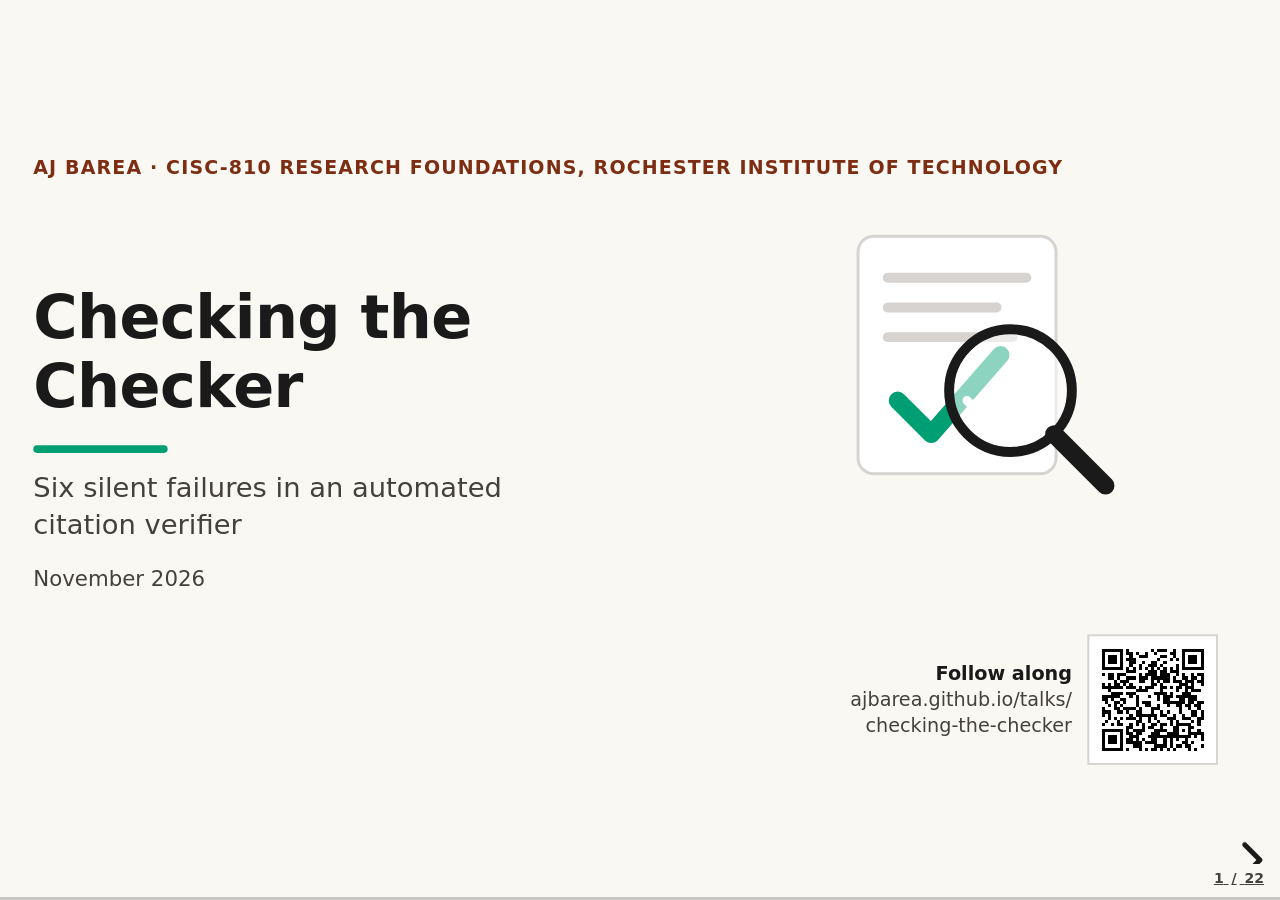
==== checking-the-checker/index.html @ 61acb5c8 "deck(checking-the-checker): scope line wording" ====
<!doctype html>
<html lang="en">
<head>
  <meta charset="utf-8">
  <meta name="viewport" content="width=device-width, initial-scale=1">
  <title>Checking the Checker</title>
  <meta name="description" content="Six silent failures in an automated citation verifier: why a checker's clean report counts only if the checker can fail and says what it skipped, and what three of five public checkers printed after checking nothing.">
  <meta property="og:title" content="Checking the Checker">
  <meta property="og:description" content="Six silent failures in an automated citation verifier: why a checker's clean report counts only if the checker can fail and says what it skipped, and what three of five public checkers printed after checking nothing.">
  <link rel="stylesheet" href="../vendor/reveal/reset.css">
  <link rel="stylesheet" href="../vendor/reveal/reveal.css">
  <link rel="stylesheet" href="../shared/deck.css">
  <link rel="stylesheet" href="../shared/motion.css">
  <link rel="stylesheet" href="../shared/tip.css">
  <link rel="stylesheet" href="deck.css">
</head>
<body>
<div class="reveal">
<div class="slides">

<section class="title-slide">
  <span class="kicker">AJ Barea · CISC-810 Research Foundations, Rochester Institute of Technology</span>
  <h1>Checking the Checker</h1>
  <p class="sub">Six silent failures in an automated citation verifier</p>
  <p class="when">November 2026</p>
  <svg class="lens-art" viewBox="0 0 320 320" role="img" aria-label="Drawing: a magnifying glass held over a green check mark finds the check mark hollow">
    <rect class="sheet" x="36" y="40" width="200" height="240" rx="16"/>
    <path class="rule" d="M66 82h140M66 112h110M66 142h126"/>
    <path class="tick" data-motion="draw" data-dur="700" d="M76 206l34 34 70-80"/>
    <g class="lens" data-motion="arrive" data-delay="800" data-dur="900">
      <circle class="glass" cx="190" cy="196" r="62"/>
      <path class="tick hollow" d="M146 206l34 34 40-46"/>
      <path class="handle" d="M234 240l52 52"/>
    </g>
  </svg>
  <!-- qr:follow -->
  <div class="qr qr-follow">
    <p class="qr-label"><b>Follow along</b><span>ajbarea.github.io/talks/<wbr>checking-the-checker</span></p>
    <svg class="qr-code" viewBox="0 0 41 41" role="img" aria-label="QR code for ajbarea.github.io/talks/checking-the-checker" shape-rendering="crispEdges"><rect width="41" height="41" fill="#fff"/><path fill="#000" d="M4 4h7v1h-7zM12 4h1v1h-1zM20 4h1v1h-1zM22 4h3v1h-3zM27 4h1v1h-1zM30 4h7v1h-7zM4 5h1v1h-1zM10 5h1v1h-1zM12 5h2v1h-2zM15 5h1v1h-1zM18 5h1v1h-1zM21 5h1v1h-1zM26 5h2v1h-2zM30 5h1v1h-1zM36 5h1v1h-1zM4 6h1v1h-1zM6 6h3v1h-3zM10 6h1v1h-1zM13 6h1v1h-1zM16 6h3v1h-3zM23 6h2v1h-2zM27 6h1v1h-1zM30 6h1v1h-1zM32 6h3v1h-3zM36 6h1v1h-1zM4 7h1v1h-1zM6 7h3v1h-3zM10 7h1v1h-1zM12 7h3v1h-3zM22 7h1v1h-1zM26 7h1v1h-1zM28 7h1v1h-1zM30 7h1v1h-1zM32 7h3v1h-3zM36 7h1v1h-1zM4 8h1v1h-1zM6 8h3v1h-3zM10 8h1v1h-1zM13 8h2v1h-2zM17 8h1v1h-1zM20 8h2v1h-2zM24 8h1v1h-1zM30 8h1v1h-1zM32 8h3v1h-3zM36 8h1v1h-1zM4 9h1v1h-1zM10 9h1v1h-1zM13 9h1v1h-1zM16 9h1v1h-1zM19 9h3v1h-3zM23 9h1v1h-1zM28 9h1v1h-1zM30 9h1v1h-1zM36 9h1v1h-1zM4 10h7v1h-7zM12 10h1v1h-1zM14 10h1v1h-1zM16 10h1v1h-1zM18 10h1v1h-1zM20 10h1v1h-1zM22 10h1v1h-1zM24 10h1v1h-1zM26 10h1v1h-1zM28 10h1v1h-1zM30 10h7v1h-7zM12 11h3v1h-3zM19 11h3v1h-3zM23 11h2v1h-2zM26 11h3v1h-3zM4 12h1v1h-1zM6 12h2v1h-2zM9 12h3v1h-3zM16 12h1v1h-1zM18 12h4v1h-4zM23 12h3v1h-3zM28 12h1v1h-1zM30 12h1v1h-1zM33 12h1v1h-1zM35 12h2v1h-2zM6 13h2v1h-2zM9 13h1v1h-1zM12 13h3v1h-3zM16 13h3v1h-3zM20 13h6v1h-6zM27 13h1v1h-1zM30 13h2v1h-2zM33 13h2v1h-2zM36 13h1v1h-1zM8 14h1v1h-1zM10 14h3v1h-3zM16 14h2v1h-2zM20 14h1v1h-1zM22 14h1v1h-1zM24 14h2v1h-2zM27 14h3v1h-3zM31 14h3v1h-3zM35 14h2v1h-2zM4 15h1v1h-1zM6 15h1v1h-1zM8 15h2v1h-2zM11 15h1v1h-1zM13 15h1v1h-1zM20 15h2v1h-2zM23 15h1v1h-1zM29 15h3v1h-3zM33 15h1v1h-1zM36 15h1v1h-1zM4 16h7v1h-7zM12 16h3v1h-3zM16 16h1v1h-1zM18 16h3v1h-3zM23 16h2v1h-2zM26 16h1v1h-1zM28 16h2v1h-2zM31 16h3v1h-3zM6 17h1v1h-1zM15 17h4v1h-4zM23 17h1v1h-1zM28 17h1v1h-1zM31 17h1v1h-1zM33 17h3v1h-3zM7 18h4v1h-4zM12 18h3v1h-3zM21 18h4v1h-4zM26 18h1v1h-1zM30 18h3v1h-3zM4 19h6v1h-6zM13 19h1v1h-1zM15 19h1v1h-1zM19 19h1v1h-1zM22 19h1v1h-1zM24 19h3v1h-3zM28 19h7v1h-7zM4 20h2v1h-2zM7 20h1v1h-1zM10 20h2v1h-2zM15 20h1v1h-1zM22 20h1v1h-1zM24 20h2v1h-2zM29 20h2v1h-2zM32 20h3v1h-3zM5 21h1v1h-1zM8 21h2v1h-2zM11 21h1v1h-1zM15 21h1v1h-1zM17 21h3v1h-3zM24 21h7v1h-7zM32 21h2v1h-2zM35 21h2v1h-2zM6 22h1v1h-1zM8 22h1v1h-1zM10 22h1v1h-1zM15 22h1v1h-1zM18 22h2v1h-2zM22 22h1v1h-1zM25 22h1v1h-1zM28 22h2v1h-2zM31 22h2v1h-2zM34 22h2v1h-2zM4 23h1v1h-1zM8 23h2v1h-2zM11 23h4v1h-4zM16 23h1v1h-1zM20 23h3v1h-3zM29 23h1v1h-1zM32 23h1v1h-1zM35 23h1v1h-1zM4 24h3v1h-3zM9 24h2v1h-2zM12 24h1v1h-1zM15 24h2v1h-2zM20 24h1v1h-1zM23 24h1v1h-1zM25 24h1v1h-1zM29 24h1v1h-1zM33 24h2v1h-2zM36 24h1v1h-1zM4 25h1v1h-1zM6 25h1v1h-1zM13 25h1v1h-1zM15 25h7v1h-7zM23 25h2v1h-2zM27 25h1v1h-1zM30 25h1v1h-1zM33 25h2v1h-2zM36 25h1v1h-1zM6 26h1v1h-1zM8 26h1v1h-1zM10 26h1v1h-1zM12 26h3v1h-3zM16 26h1v1h-1zM19 26h1v1h-1zM21 26h1v1h-1zM25 26h3v1h-3zM30 26h3v1h-3zM35 26h2v1h-2zM5 27h1v1h-1zM9 27h1v1h-1zM15 27h2v1h-2zM19 27h1v1h-1zM22 27h1v1h-1zM26 27h1v1h-1zM28 27h1v1h-1zM33 27h1v1h-1zM35 27h1v1h-1zM4 28h1v1h-1zM7 28h1v1h-1zM9 28h2v1h-2zM13 28h1v1h-1zM15 28h1v1h-1zM17 28h1v1h-1zM20 28h2v1h-2zM23 28h2v1h-2zM26 28h1v1h-1zM28 28h5v1h-5zM35 28h1v1h-1zM12 29h2v1h-2zM17 29h1v1h-1zM19 29h2v1h-2zM23 29h1v1h-1zM27 29h2v1h-2zM32 29h2v1h-2zM4 30h7v1h-7zM12 30h1v1h-1zM14 30h4v1h-4zM21 30h4v1h-4zM27 30h2v1h-2zM30 30h1v1h-1zM32 30h1v1h-1zM35 30h1v1h-1zM4 31h1v1h-1zM10 31h1v1h-1zM12 31h2v1h-2zM15 31h2v1h-2zM20 31h3v1h-3zM25 31h4v1h-4zM32 31h5v1h-5zM4 32h1v1h-1zM6 32h3v1h-3zM10 32h1v1h-1zM13 32h3v1h-3zM19 32h14v1h-14zM34 32h1v1h-1zM36 32h1v1h-1zM4 33h1v1h-1zM6 33h3v1h-3zM10 33h1v1h-1zM12 33h2v1h-2zM15 33h1v1h-1zM17 33h1v1h-1zM20 33h2v1h-2zM24 33h1v1h-1zM26 33h1v1h-1zM28 33h1v1h-1zM31 33h1v1h-1zM36 33h1v1h-1zM4 34h1v1h-1zM6 34h3v1h-3zM10 34h1v1h-1zM12 34h5v1h-5zM18 34h4v1h-4zM24 34h1v1h-1zM26 34h1v1h-1zM30 34h2v1h-2zM33 34h1v1h-1zM4 35h1v1h-1zM10 35h1v1h-1zM14 35h3v1h-3zM21 35h4v1h-4zM26 35h1v1h-1zM28 35h2v1h-2zM31 35h2v1h-2zM36 35h1v1h-1zM4 36h7v1h-7zM12 36h1v1h-1zM16 36h1v1h-1zM18 36h1v1h-1zM20 36h2v1h-2zM23 36h1v1h-1zM25 36h1v1h-1zM27 36h1v1h-1zM32 36h1v1h-1zM34 36h1v1h-1z"/></svg>
  </div>
  <!-- /qr -->
  <aside class="notes">Hi, I'm AJ, a first-year PhD student here. This talk is about a tool I wrote to check my papers' references, and the six times it failed without telling me. If a term isn't clear, stop me. Let me start with what a different tool printed.</aside>
</section>

<section data-contribution data-chapter="1 · The point">
  <span class="kicker">1 · The point</span>
  <h2>A clean report counts only if the checker can fail and says what it skipped</h2>
  <div class="point">
    <figure class="term-fig">
      <div class="term" role="img" aria-label="An excerpt of real terminal output from the HalRef citation checker, given an unreadable PDF: No references extracted from /in/trunc.pdf, then All references verified OK.">
        <p class="cmd">$ halref check /in/trunc.pdf</p>
        <p class="gap" aria-hidden="true">…</p>
        <p class="nothing" data-value="checkers.halrefNothing.0"></p>
        <p class="gap" aria-hidden="true">…</p>
        <p class="ok fragment" data-fragment-index="0" data-motion="pop" data-value="checkers.halrefNothing.1"></p>
      </div>
      <figcaption><span class="tag-read">Checked: nothing</span><span class="tag-said fragment" data-fragment-index="0">Said: all OK</span></figcaption>
    </figure>
    <div class="claim fragment" data-fragment-index="1">
      <p><b>What I did:</b> traced six silent failures in my own citation checker, sorted them into three groups with a guard for each, and tested two guards on five public checkers.</p>
      <p><b>Why you should care:</b> your tests, CI and linters say "all clear" too. If a tool can't fail, "all clear" tells you nothing.</p>
    </div>
  </div>
  <p class="footnote">Real output, excerpt, command shortened: HalRef v0.1.0, given my paper's PDF cut to its first 2,000 bytes, October 2026.</p>
  <aside class="notes">This is what a public citation checker printed for a PDF cut to its first 2,000 bytes. One line says it found nothing, and a later line says everything passed anyway. That's my one point today. A clean report counts only if the checker can fail, and tells you what it skipped. Here's what I did. In four weeks of use, I found six times my own checker had failed silently. I sorted those failures into three groups, found a guard for each, and tested two of the guards on five public checkers. Here's why you should care. Think of the last green check you saw in your CI. How do you know it ran? If a tool can't fail, all clear tells you nothing. So why citation checkers?</aside>
</section>

<section data-chapter="2 · Why it matters">
  <span class="kicker">2 · Why it matters</span>
  <h2>AI models still invent references, and a top conference now checks them with software</h2>
  <div class="panels">
    <figure class="panel">
      <figcaption><b>Models invent them</b> Invalid citations, per model, across <span data-value="field.models"></span> recent models</figcaption>
      <div class="axis-bar"><span class="range" data-range="field.modelLow field.modelHigh" data-scale="100" data-motion="growx"></span></div>
      <p class="ends"><span><b data-value="field.modelLow"></b>%</span><span><b data-value="field.modelHigh"></b>%</span></p>
      <p class="scale-note">on a scale of 0 to 100%</p>
    </figure>
    <figure class="panel">
      <figcaption><b>Papers keep them</b> Accepted papers with an invalid citation, <span data-value="field.venues"></span> AI and security venues</figcaption>
      <div class="hbar"><span class="yr">2020 to 2024</span><span class="track"><span class="fill" data-bar="field.papersBefore" data-scale="2" data-motion="growx"></span></span><b><span data-value="field.papersBefore"></span>%</b></div>
      <div class="hbar now"><span class="yr">2025</span><span class="track"><span class="fill" data-bar="field.papersAfter" data-scale="2" data-motion="growx" data-delay="200"></span></span><b><span data-value="field.papersAfter"></span>%</b></div>
      <p class="scale-note">bars on a scale of 0 to 2%</p>
    </figure>
    <figure class="panel accent">
      <figcaption><b>Software checks them</b> ACL 2026, a top language-processing conference</figcaption>
      <p class="big"><span data-value="field.aclFlagged"></span></p>
      <p>accepted papers flagged by an automated checker for citing work that does not exist; the chairs confirmed each flag by hand</p>
    </figure>
  </div>
  <p class="lead fragment">So the trust moves to the checker.</p>
  <p class="footnote">Sources: Xu et al., GhostCite, 2026 (first two panels); ACL 2026 program chairs' statement.</p>
  <aside class="notes">Language models still invent references. Across thirteen recent models, between 14 and 95 percent of the citations they were asked for were invalid. Some reach print: at eight AI and security venues, the share of accepted papers with an invalid citation went from under one percent to 1.61 percent in 2025. One top conference turned to software: ACL 2026 ran an automated checker, and it flagged over a hundred accepted papers, confirmed by hand, that cited work that doesn't exist. So the trust moves to the checker, and I looked hard at my own.</aside>
</section>

<section data-chapter="3 · My checker">
  <span class="kicker">3 · My checker</span>
  <h2>Six silent failures in my own checks; one let a broken paper pass for <span data-value="case1.days"></span> days</h2>
  <p class="context">My checker, dokimasia, checks one bibliography of <span data-value="checker.entries"></span> entries that <span data-value="checker.papers"></span> of my papers share.</p>
  <figure class="cases-fig">
    <div class="bars" data-bars="cases"></div>
    <figcaption class="legend"><span class="g-norun">Did not run</span><span class="g-input">Wrong inputs</span><span class="g-report">Misreported</span></figcaption>
  </figure>
  <p class="footnote">Bar: days from the commit that let a run go wrong to its fix (case 3: how long the flawed score existed), from the repository history.</p>
  <aside class="notes">My checker is called dokimasia. It checks one bibliography of 103 entries that seven of my papers share. Each bar is one silent failure, and its length is how long it lasted. The worst was the first. One paper looked for its bibliography in the wrong folder. All <span data-value="case1.citations"></span> of its citations came out as question marks, and its reference list was empty. But the build said success, because the build script ignored the error. That lasted 71 days, and my checks only existed for the last 25 of them. Every time, the output looked valid. This is one tool, studied by the person who built it, so it shows these failures happen, not how often; later I find the same groups in five other tools. Lined up, my six fell into three groups.</aside>
</section>

<section data-chapter="3 · My checker">
  <span class="kicker">3 · My checker</span>
  <h2>The six failures fall into three groups, and each group needs its own guard</h2>
  <div class="stages">
    <div class="stage g-norun">
      <p class="gname" data-value="groups.norun.name"></p>
      <p class="sname" data-value="groups.norun.stage"></p>
      <p class="scases fragment" data-fragment-index="1">Cases <span data-value="groups.norun.cases"></span>: the broken paper was never checked</p>
      <p class="guard fragment" data-fragment-index="2"><span class="glabel">Guard</span><span data-value="groups.norun.guard"></span></p>
    </div>
    <span class="arrow" aria-hidden="true">→</span>
    <div class="stage g-input">
      <p class="gname" data-value="groups.input.name"></p>
      <p class="sname" data-value="groups.input.stage"></p>
      <p class="scases fragment" data-fragment-index="1">Cases <span data-value="groups.input.cases"></span>: the check read the wrong thing</p>
      <p class="guard fragment" data-fragment-index="2"><span class="glabel">Guard</span><span data-value="groups.input.guard"></span></p>
    </div>
    <span class="arrow" aria-hidden="true">→</span>
    <div class="stage g-report">
      <p class="gname" data-value="groups.report.name"></p>
      <p class="sname" data-value="groups.report.stage"></p>
      <p class="scases fragment" data-fragment-index="1">Case <span data-value="groups.report.cases"></span>: a refused lookup was reported as a missing entry</p>
      <p class="guard fragment" data-fragment-index="2"><span class="glabel">Guard</span><span data-value="groups.report.guard"></span></p>
    </div>
  </div>
  <p class="reach fragment" data-fragment-index="3"><span class="reach-no">A test of a check runs the check, so it can never see a check that didn't run.</span><span class="reach-yes">A test can catch wrong inputs and misreported results.</span></p>
  <p class="footnote">A case sits at the first step whose output was wrong.</p>
  <aside class="notes">Every check does three things: it chooses what to check, it reads the inputs, and it reports a result. Each group is a failure at one of those steps. First, did not run. In cases 1 and 2, the check never looked at the broken paper, so it had nothing to complain about. Second, wrong inputs. In cases 3, 4 and 5, the check ran but read the wrong thing, like reading only one of the two dates a publisher database keeps for the same article. Third, misreported. In case 6, arXiv, the big preprint server, refused requests sent too fast, and my code reported each refusal as a missing entry. Each group gets its own guard. For did not run, the checker works out what to check by itself, and names what it skipped. For wrong inputs, break the check on purpose and make sure it fails. For misreported, report no answer apart from not found. A test can only reach the last two: a test of a check runs the check, so it never sees a check that didn't run.</aside>
</section>

<section data-chapter="3 · My checker">
  <span class="kicker">3 · My checker</span>
  <h2>Today's tests caught <span data-value="rebreak.caught"></span> of <span data-value="rebreak.total"></span> small changes that break my six fixes again</h2>
  <figure class="rebreak-fig">
    <p class="ylabel">Tests that failed for each change, of the checker's <span data-value="rebreak.tests"></span> plus the build runner's for case 1</p>
    <div class="rebreak" data-columns="rebreak.mutations"></div>
    <p class="after fragment">Both misses now have tests.</p>
  </figure>
  <p class="footnote">One change at a time, at techne commit dae4ca4. Paper term: fault injection.</p>
  <aside class="notes">To test the guards today, I wrote eleven small changes that each break one of my six fixes again, and ran the tests after each. For cases 1 and 2, a change breaks the guard that replaced the old defect, like the build gate or the code that works out what to check; the old defects were outside the tool, so a test of the tool can't reach them. Each column is one change, and its height is how many tests failed. Nine of the eleven were caught. Two got through. One let the check pass a paper whose compiled bibliography was empty. The other removed the line that says a server was refusing requests. Both have tests now. So I asked whether other checkers have the same gaps.</aside>
</section>

<section data-chapter="4 · Other checkers">
  <span class="kicker">4 · Other checkers</span>
  <h2>Three of five public checkers printed a clean result after checking nothing</h2>
  <table class="matrix" data-matrix="checkers.tools" data-clean="checkers.cleanAfterNothing" data-all="checkers.allNotFound" data-count="checkers.toolCount">
    <thead><tr><th scope="col">Tool</th><th scope="col" class="g-norun" data-short="Unreadable PDF"><span class="hg">Did not run</span>Unreadable PDF</th><th scope="col" class="g-norun" data-short="No references"><span class="hg">Did not run</span>No reference section</th><th scope="col" class="g-report fragment" data-fragment-index="1" data-short="Network cut"><span class="hg">Misreported</span>Network cut, 10 real references</th></tr></thead>
  </table>
  <p class="key"><span class="k-bad"><span class="mark" aria-hidden="true">✕</span>clean verdict, or "not found" for a lookup that failed</span><span class="k-good"><span class="mark" aria-hidden="true">✓</span>said so</span><span class="k-warn"><span class="mark" aria-hidden="true">!</span>warned, then went on</span><span class="k-mixed"><span class="mark" aria-hidden="true">~</span>mixed</span><span class="k-none"><span class="mark" aria-hidden="true">–</span>does not apply</span></p>
  <p class="footnote">The five tools a 2026 comparison study tested, each at its cited version, run once per input with no API keys, October 2026.</p>
  <aside class="notes">These are the five tools a 2026 study compared. I gave each one two kinds of nothing to check: a PDF it couldn't read, and a PDF with no reference section. A tool passes if it says it checked nothing. A red cross means it printed a clean verdict anyway. Three of the five did: all clear, all references verified OK, all verified successfully. Then I cut the network while each tool checked ten real references. Two of them reported all ten as not found. The other two called them inconclusive or unverified, but some lines still said not found or non-existent. In their public code and issues, each of my three groups turns up in at least two of these five tools. Let me sum up.</aside>
</section>

<section data-chapter="5 · Conclusion">
  <span class="kicker">5 · Conclusion</span>
  <h2>A checker's all-clear counts only if it can fail and names what it skipped</h2>
  <div class="recap" data-motion="stagger" data-child="rise" data-step="150">
    <div class="tile"><p class="num">6 in 3</p><p>silent failures in my checker, in three groups, each with its own guard</p></div>
    <div class="tile"><p class="num"><span data-value="rebreak.caught"></span> of <span data-value="rebreak.total"></span></p><p>re-breaks of my six fixes caught by today's tests</p></div>
    <div class="tile"><p class="num"><span data-value="checkers.cleanAfterNothing"></span> of <span data-value="checkers.toolCount"></span></p><p>public checkers printed a clean result after checking nothing</p></div>
  </div>
  <div class="open">
    <p class="open-h">Open problems</p>
    <ul>
      <li>How often these failures occur: these cases show only that they do</li>
      <li>Whether the guards find new defects, or find them earlier than other practices</li>
    </ul>
  </div>
  <aside class="notes">A checker's all-clear counts only if it can fail and names what it skipped. My own checker failed silently six times, in three groups, each with its own guard: work out what to check, break each check on purpose, and keep no answer apart from not found. When I broke my fixes again, today's tests caught nine of eleven. That shows the tests hold, not that the guards find new bugs. And three of five public checkers printed a clean result after checking nothing. Two problems stay open. These cases show the failures happen, not how often. And I haven't tested whether the guards find new defects, or find them sooner than another practice would. That's my talk.</aside>
</section>

<section class="closing">
  <div class="close-text">
  <h2>Thank you</h2>
  <p class="asks">I'm glad to take questions.</p>
  <p class="muted">AJ Barea · PhD student, Rochester Institute of Technology</p>
  <p class="muted">ajb6289@rit.edu · github.com/ajbarea</p>
  </div>
  <!-- qr:close -->
  <div class="qr qr-close" data-motion="pop" data-delay="300" data-dur="600">
    <svg class="qr-code" viewBox="0 0 41 41" role="img" aria-label="QR code for ajbarea.github.io/talks/checking-the-checker" shape-rendering="crispEdges"><rect width="41" height="41" fill="#fff"/><path fill="#000" d="M4 4h7v1h-7zM12 4h1v1h-1zM20 4h1v1h-1zM22 4h3v1h-3zM27 4h1v1h-1zM30 4h7v1h-7zM4 5h1v1h-1zM10 5h1v1h-1zM12 5h2v1h-2zM15 5h1v1h-1zM18 5h1v1h-1zM21 5h1v1h-1zM26 5h2v1h-2zM30 5h1v1h-1zM36 5h1v1h-1zM4 6h1v1h-1zM6 6h3v1h-3zM10 6h1v1h-1zM13 6h1v1h-1zM16 6h3v1h-3zM23 6h2v1h-2zM27 6h1v1h-1zM30 6h1v1h-1zM32 6h3v1h-3zM36 6h1v1h-1zM4 7h1v1h-1zM6 7h3v1h-3zM10 7h1v1h-1zM12 7h3v1h-3zM22 7h1v1h-1zM26 7h1v1h-1zM28 7h1v1h-1zM30 7h1v1h-1zM32 7h3v1h-3zM36 7h1v1h-1zM4 8h1v1h-1zM6 8h3v1h-3zM10 8h1v1h-1zM13 8h2v1h-2zM17 8h1v1h-1zM20 8h2v1h-2zM24 8h1v1h-1zM30 8h1v1h-1zM32 8h3v1h-3zM36 8h1v1h-1zM4 9h1v1h-1zM10 9h1v1h-1zM13 9h1v1h-1zM16 9h1v1h-1zM19 9h3v1h-3zM23 9h1v1h-1zM28 9h1v1h-1zM30 9h1v1h-1zM36 9h1v1h-1zM4 10h7v1h-7zM12 10h1v1h-1zM14 10h1v1h-1zM16 10h1v1h-1zM18 10h1v1h-1zM20 10h1v1h-1zM22 10h1v1h-1zM24 10h1v1h-1zM26 10h1v1h-1zM28 10h1v1h-1zM30 10h7v1h-7zM12 11h3v1h-3zM19 11h3v1h-3zM23 11h2v1h-2zM26 11h3v1h-3zM4 12h1v1h-1zM6 12h2v1h-2zM9 12h3v1h-3zM16 12h1v1h-1zM18 12h4v1h-4zM23 12h3v1h-3zM28 12h1v1h-1zM30 12h1v1h-1zM33 12h1v1h-1zM35 12h2v1h-2zM6 13h2v1h-2zM9 13h1v1h-1zM12 13h3v1h-3zM16 13h3v1h-3zM20 13h6v1h-6zM27 13h1v1h-1zM30 13h2v1h-2zM33 13h2v1h-2zM36 13h1v1h-1zM8 14h1v1h-1zM10 14h3v1h-3zM16 14h2v1h-2zM20 14h1v1h-1zM22 14h1v1h-1zM24 14h2v1h-2zM27 14h3v1h-3zM31 14h3v1h-3zM35 14h2v1h-2zM4 15h1v1h-1zM6 15h1v1h-1zM8 15h2v1h-2zM11 15h1v1h-1zM13 15h1v1h-1zM20 15h2v1h-2zM23 15h1v1h-1zM29 15h3v1h-3zM33 15h1v1h-1zM36 15h1v1h-1zM4 16h7v1h-7zM12 16h3v1h-3zM16 16h1v1h-1zM18 16h3v1h-3zM23 16h2v1h-2zM26 16h1v1h-1zM28 16h2v1h-2zM31 16h3v1h-3zM6 17h1v1h-1zM15 17h4v1h-4zM23 17h1v1h-1zM28 17h1v1h-1zM31 17h1v1h-1zM33 17h3v1h-3zM7 18h4v1h-4zM12 18h3v1h-3zM21 18h4v1h-4zM26 18h1v1h-1zM30 18h3v1h-3zM4 19h6v1h-6zM13 19h1v1h-1zM15 19h1v1h-1zM19 19h1v1h-1zM22 19h1v1h-1zM24 19h3v1h-3zM28 19h7v1h-7zM4 20h2v1h-2zM7 20h1v1h-1zM10 20h2v1h-2zM15 20h1v1h-1zM22 20h1v1h-1zM24 20h2v1h-2zM29 20h2v1h-2zM32 20h3v1h-3zM5 21h1v1h-1zM8 21h2v1h-2zM11 21h1v1h-1zM15 21h1v1h-1zM17 21h3v1h-3zM24 21h7v1h-7zM32 21h2v1h-2zM35 21h2v1h-2zM6 22h1v1h-1zM8 22h1v1h-1zM10 22h1v1h-1zM15 22h1v1h-1zM18 22h2v1h-2zM22 22h1v1h-1zM25 22h1v1h-1zM28 22h2v1h-2zM31 22h2v1h-2zM34 22h2v1h-2zM4 23h1v1h-1zM8 23h2v1h-2zM11 23h4v1h-4zM16 23h1v1h-1zM20 23h3v1h-3zM29 23h1v1h-1zM32 23h1v1h-1zM35 23h1v1h-1zM4 24h3v1h-3zM9 24h2v1h-2zM12 24h1v1h-1zM15 24h2v1h-2zM20 24h1v1h-1zM23 24h1v1h-1zM25 24h1v1h-1zM29 24h1v1h-1zM33 24h2v1h-2zM36 24h1v1h-1zM4 25h1v1h-1zM6 25h1v1h-1zM13 25h1v1h-1zM15 25h7v1h-7zM23 25h2v1h-2zM27 25h1v1h-1zM30 25h1v1h-1zM33 25h2v1h-2zM36 25h1v1h-1zM6 26h1v1h-1zM8 26h1v1h-1zM10 26h1v1h-1zM12 26h3v1h-3zM16 26h1v1h-1zM19 26h1v1h-1zM21 26h1v1h-1zM25 26h3v1h-3zM30 26h3v1h-3zM35 26h2v1h-2zM5 27h1v1h-1zM9 27h1v1h-1zM15 27h2v1h-2zM19 27h1v1h-1zM22 27h1v1h-1zM26 27h1v1h-1zM28 27h1v1h-1zM33 27h1v1h-1zM35 27h1v1h-1zM4 28h1v1h-1zM7 28h1v1h-1zM9 28h2v1h-2zM13 28h1v1h-1zM15 28h1v1h-1zM17 28h1v1h-1zM20 28h2v1h-2zM23 28h2v1h-2zM26 28h1v1h-1zM28 28h5v1h-5zM35 28h1v1h-1zM12 29h2v1h-2zM17 29h1v1h-1zM19 29h2v1h-2zM23 29h1v1h-1zM27 29h2v1h-2zM32 29h2v1h-2zM4 30h7v1h-7zM12 30h1v1h-1zM14 30h4v1h-4zM21 30h4v1h-4zM27 30h2v1h-2zM30 30h1v1h-1zM32 30h1v1h-1zM35 30h1v1h-1zM4 31h1v1h-1zM10 31h1v1h-1zM12 31h2v1h-2zM15 31h2v1h-2zM20 31h3v1h-3zM25 31h4v1h-4zM32 31h5v1h-5zM4 32h1v1h-1zM6 32h3v1h-3zM10 32h1v1h-1zM13 32h3v1h-3zM19 32h14v1h-14zM34 32h1v1h-1zM36 32h1v1h-1zM4 33h1v1h-1zM6 33h3v1h-3zM10 33h1v1h-1zM12 33h2v1h-2zM15 33h1v1h-1zM17 33h1v1h-1zM20 33h2v1h-2zM24 33h1v1h-1zM26 33h1v1h-1zM28 33h1v1h-1zM31 33h1v1h-1zM36 33h1v1h-1zM4 34h1v1h-1zM6 34h3v1h-3zM10 34h1v1h-1zM12 34h5v1h-5zM18 34h4v1h-4zM24 34h1v1h-1zM26 34h1v1h-1zM30 34h2v1h-2zM33 34h1v1h-1zM4 35h1v1h-1zM10 35h1v1h-1zM14 35h3v1h-3zM21 35h4v1h-4zM26 35h1v1h-1zM28 35h2v1h-2zM31 35h2v1h-2zM36 35h1v1h-1zM4 36h7v1h-7zM12 36h1v1h-1zM16 36h1v1h-1zM18 36h1v1h-1zM20 36h2v1h-2zM23 36h1v1h-1zM25 36h1v1h-1zM27 36h1v1h-1zM32 36h1v1h-1zM34 36h1v1h-1z"/></svg>
    <p class="qr-label"><b>These slides</b><span>ajbarea.github.io/talks/<br>checking-the-checker</span></p>
  </div>
  <!-- /qr -->
  <aside class="notes">Thank you. The slides are at the link, and I'm glad to take questions.</aside>
</section>

<section class="backup">
  <h2>Backup slides</h2>
</section>

<section class="backup">
  <h2>How each failure was found: none by breaking checks on purpose</h2>
  <table class="data small-table found">
    <thead><tr><th>Case</th><th>What failed</th><th>How it was found</th></tr></thead>
    <tbody>
      <tr><td>1</td><td data-label="What failed">Build reported success with no bibliography</td><td data-label="Found by"><span data-value="case1.citations"></span> unresolved markers in a compiled paper</td></tr>
      <tr><td>2</td><td data-label="What failed">Check skipped one paper</td><td data-label="Found by">Tracing why no check caught case 1</td></tr>
      <tr><td>3</td><td data-label="What failed">Score gave a paper citing everything full marks</td><td data-label="Found by">Adding the skipped paper</td></tr>
      <tr><td>4</td><td data-label="What failed">Warning on a correct entry</td><td data-label="Found by">A warning that no edit could clear</td></tr>
      <tr><td>5</td><td data-label="What failed">Fix blocked by cached records</td><td data-label="Found by">The same warning after the fix</td></tr>
      <tr><td>6</td><td data-label="What failed">Refused lookups reported as missing</td><td data-label="Found by"><span data-value="case6.runs.0"></span> of <span data-value="case6.entries"></span> unresolved in one run</td></tr>
    </tbody>
  </table>
  <p class="lead">Each fix was then confirmed by putting its defect back; that practice found none of the six. The test suite had <span data-value="checker.testsThen"></span> tests then. Case 1's paper was broken for <span data-value="case1.days"></span> days, but checks existed for only the last <span data-value="case1.checkedDays"></span>.</p>
  <aside class="notes">Each one showed up as a result that didn't make sense, not through a test.</aside>
</section>

<section class="backup">
  <h2>What my checker printed after the fixes, where it used to stay silent</h2>
  <div class="cards" style="--n:1">
    <div class="card"><b>A lookup that got no answer</b><pre class="mini-out">bibcheck: unresolved -- identifier present, lookup did not answer (HTTP 406 x61):
bibcheck: at least one host was throttling this run, so these say nothing about the entries; rerun later rather than editing them</pre></div>
  </div>
  <p class="lead">It was not given the two guard inputs from the other checkers: it checks a bibliography several papers share, inside their build, not one paper's PDF.</p>
  <p class="footnote">Output from the fixed code's run on the day of case 6 (September 21, 2026), when the checker was still named bibcheck.</p>
  <aside class="notes">Failed lookups are never cached now, and each carries its reason.</aside>
</section>

<section class="backup">
  <h2>Isn't this just ordinary bugs? What is new</h2>
  <div class="cards" style="--n:3">
    <div class="card"><b>The defects are familiar</b><p>An ignored error code, a list kept by hand, a catch-all exception handler, a cache with no format version. Yuan et al.: 92% of catastrophic failures in five distributed systems came from mishandled non-fatal errors.</p></div>
    <div class="card"><b>The cost is not</b><p>Each one makes a false claim about someone else's document: "unresolved" tells a program chair an author may have cited something that does not exist. Registries keep two dates for one article, and a refusal looks like a missing entry.</p></div>
    <div class="card"><b>Closest work</b><p>Hill (2026) mutation-tests a verifier that passed a bundle without examining anything, a "vacuous pass". This paper adds the two groups that are not vacuous passes, and tests two guards on five other checkers.</p></div>
  </div>
  <aside class="notes">The defects are familiar to any software engineer; what's specific is that each one makes a false claim about someone else's document. Closest work is Hill 2026, on vacuous passes; I add the other two groups and test guards on five other tools.</aside>
</section>

<section class="backup">
  <h2>One tool, studied by its author: what that can and cannot show</h2>
  <div class="cards" style="--n:2">
    <div class="card"><b>It shows the groups occur</b><p>A missing guard needs one counterexample: a tool that prints "All Clear!" for an unreadable PDF does so whatever the paper. In their public code, issues or commits, each group appears in at least two of the five other tools.</p></div>
    <div class="card limit"><b>It cannot show how often</b><p>Six is how many were noticed, and the three groups are a reading of them, not a tested taxonomy. The other tools ran once per input, and the network cut was total, so one server refusing requests was not tested on them.</p></div>
  </div>
  <aside class="notes">Agreed, one system can't show how often. It can show the groups occur, and a missing guard needs only one counterexample.</aside>
</section>

<section class="backup">
  <h2>Each group turns up in the public record of at least two of the five tools</h2>
  <table class="data small-table">
    <thead><tr><th>Tool</th><th>Did not run</th><th>Wrong inputs</th><th>Misreported</th></tr></thead>
    <tbody>
      <tr><td>CheckIfExist</td><td data-label="Did not run">none found</td><td data-label="Wrong inputs">none found</td><td data-label="Misreported">code: a failed search returns NotFound</td></tr>
      <tr><td>HalluCiteChecker</td><td data-label="Did not run">code: unreadable PDF gives "All Clear!"</td><td data-label="Wrong inputs">none found</td><td data-label="Misreported">no network lookup</td></tr>
      <tr><td>Hallucinator</td><td data-label="Did not run">issue #309</td><td data-label="Wrong inputs">issue #140</td><td data-label="Misreported">before commit 0df2af2</td></tr>
      <tr><td>HalRef</td><td data-label="Did not run">none found</td><td data-label="Wrong inputs">none found</td><td data-label="Misreported">commit 4b27b47: requests "fail silently"</td></tr>
      <tr><td>RefChecker</td><td data-label="Did not run">release note: a check skipped</td><td data-label="Wrong inputs">issue #73: preprint year</td><td data-label="Misreported">design keeps failures apart</td></tr>
    </tbody>
  </table>
  <p class="footnote">"None found" is weak evidence: four of the five issue trackers hold eight issues or fewer. Code was read, not run; design means how a tool handles the case, not an observed failure.</p>
  <aside class="notes">Read October 2026. Hallucinator has all three groups in its record; RefChecker has two, and its design already keeps checker failures apart from no match.</aside>
</section>

<section class="backup">
  <h2>Why a test cannot catch a check that never ran</h2>
  <div class="cards" style="--n:2">
    <div class="card"><b>The test runs the check</b><p>So it always sees the check run. Cases 1 and 2 left out a file or a check; no mutation exposes them, because there is no refusal to delete.</p></div>
    <div class="card"><b>The guard: work it out, name the gaps</b><p>The checker now finds every file with a <code>\documentclass</code> instead of reading a hand-kept list, and names each document it could not check. That code can be broken and tested, and the re-break caught all three changes to it.</p></div>
  </div>
  <p class="lead">A seventh failure, found after the study, is still open: no workflow ran the rendered check at all, so a stale local build missed <span data-value="case7.missing"></span> of <span data-value="case7.cited"></span> citations. Its guard belongs in the workflow, where no test of the tool reaches.</p>
  <aside class="notes">Case 7 is still open: 55 days on October 19th.</aside>
</section>

<section class="backup">
  <h2>At a 2% fabrication rate, most flags are false even for a precise verifier</h2>
  <div class="cards" style="--n:2">
    <div class="card"><b>Most flags are already false</b><p>Fabricated entries are rare: if 2% were fabricated, the most precise independent verifier Kim et al. tested would be right on about one flag in six.</p></div>
    <div class="card limit"><b>A checker's own failures add more</b><p>Badalova and Mayr advise checking by hand every reference marked "not found". Case 6 shows that label is not always a finding: the server refused, and the checker called it missing.</p></div>
  </div>
  <aside class="notes">At a 2 percent base rate, about five in six flags are false even for the most precise verifier; a checker's own failures add to them.</aside>
</section>

<section class="backup">
  <h2>Case 6: the count moved with the run, not with the bibliography</h2>
  <figure class="runs-fig">
    <p class="ylabel">Entries reported unresolved, five runs on one day</p>
    <div class="bars runs" data-runs="case6.runs" data-of="case6.entries"></div>
  </figure>
  <p class="lead">arXiv was refusing requests sent close together (HTTP 406), and the fetch caught every exception and returned nothing, so a refusal, a timeout and a missing identifier looked the same. The last run, on the fixed code, waited out each refusal, resolved <span data-value="case6.resolvedMore"></span> more and gave a reason for each of the <span data-value="case6.refusedLast"></span> left: all refused. Two weeks later, with no identifier changed, a scheduled run left none unresolved.</p>
  <aside class="notes">Each failure now carries its reason, the summary says when a host was throttling, and failed lookups are never cached.</aside>
</section>

<section class="backup">
  <h2>How the five other checkers were tested</h2>
  <ul class="steps" style="--n:4">
    <li><b>Which tools</b>the five that Badalova and Mayr compared, at the cited versions</li>
    <li><b>Nothing to check</b>my paper's PDF cut to 2,000 bytes, and a PDF with no reference section; pass if it says it checked nothing and prints no clean verdict</li>
    <li><b>Network cut</b>the same paper's 10 real references; pass if no line calls a reference not found or wrong</li>
    <li><b>Conditions</b>each in its own container, no API keys, once per input, October 2026</li>
  </ul>
  <p class="footnote">HalRef and Hallucinator also got the references as BibTeX for the network cut, because they misread this PDF's list. CheckIfExist, a browser app, ran through its own functions from a script.</p>
  <aside class="notes">The middle guard, break it on purpose, needs each tool's own tests, so it ran on my checker only.</aside>
</section>

<section class="backup">
  <h2>Cut for time: cases 3 to 5 up close</h2>
  <div class="cards" style="--n:3">
    <div class="card"><b>3 · A score that rewarded citing everything</b><p>Coverage counted all <span data-value="case3.entries"></span> entries in the shared file. A skeleton citing everything scored 100%; a real paper citing 20 scored <span data-value="case3.realScore"></span>% and failed. Now it compares against the keys the paper cites.</p></div>
    <div class="card"><b>4 · Two dates for one article</b><p>Crossref records an online date and a print year. One article was issued online on 2021-11-02 and printed in 2022; the bibliography cites 2022. Comparing only the first, the check warned on every run. Now either year passes.</p></div>
    <div class="card"><b>5 · A fix the cache undid</b><p>Records were cached for 14 days with no format marker, so on the first run after the fix, <span data-value="case5.fromCache"></span> came from the old cache. Records now carry a schema version, and an older one is fetched again.</p></div>
  </div>
  <aside class="notes">All three are wrong inputs: the check ran, but read the wrong thing.</aside>
</section>

<section class="backup">
  <h2>What "verified" means here, and what it does not</h2>
  <ul class="steps" style="--n:3">
    <li><b>Lint, offline</b>every entry has an identifier; no duplicate keys, dangling citations or orphaned entries; can block a commit</li>
    <li><b>Verify</b>looks each identifier up in arXiv or Crossref and compares title, first author and year; a mismatch is reported as drift</li>
    <li><b>Rendered</b>checks that the keys a paper cites appear in its compiled bibliography</li>
  </ul>
  <p class="lead">None of these checks that the citing sentence describes the work correctly: <span data-value="field.quoteErrors"></span>% of quotations in medical journals do not (Jergas and Baethge, 2015).</p>
  <p class="footnote">During the study the checker was a script named bibcheck; it became dokimasia, a plugin in techne, on October 7, 2026.</p>
  <aside class="notes">Verification here means the identifier resolves to the cited title, author and year.</aside>
</section>

<section class="backup">
  <h2>References</h2>
  <ul class="sources">
    <li>Z. Xu et al., GhostCite: A large-scale analysis of citation validity in the age of large language models, arXiv:2602.06718v2, 2026</li>
    <li>D. Jurgens, M. Liakata, V. Moreira, J. Zhang, ACL statement on desk rejecting papers with hallucinated references, ACL 2026</li>
    <li>F. Badalova, P. Mayr, Detecting hallucinated and suspicious citations, arXiv:2607.22693, 2026</li>
    <li>K. Kim, W. Brendel, P. Reizinger, HALLMARK, arXiv:2607.18360v2, 2026</li>
    <li>E. Hill, Four ways to forge a bundle my own verifier calls clean: refusal-site mutation testing of an evidence-bundle verifier, arXiv:2608.26183, 2026</li>
    <li>D. Yuan et al., Simple testing can prevent most critical failures, OSDI 2014</li>
    <li>H. Jergas, C. Baethge, Quotation accuracy in medical journal articles, PeerJ, 2015</li>
    <li>Tools: CheckIfExist e460565, HalluCiteChecker v0.1.2, Hallucinator v0.2.4, HalRef v0.1.0, RefChecker v3.1.6; <a href="https://github.com/ajbarea/techne">techne</a> 13e74ff</li>
  </ul>
</section>

</div>
</div>
<script src="data/deck-data.js"></script>
<script src="figs.js"></script>
<script src="../vendor/reveal/reveal.js"></script>
<script src="../vendor/reveal/notes.js"></script>
<script src="../shared/deck.js"></script>
<script src="../shared/motion.js"></script>
<script src="../shared/tip.js"></script>
</body>
</html>
---- vendor/reveal/reveal.css ----
.reveal .stretch,.reveal .r-stretch{max-width:none;max-height:none}.reveal pre.stretch code,.reveal pre.r-stretch code{box-sizing:border-box;height:100%;max-height:100%}.reveal .r-fit-text{white-space:nowrap;display:inline-block}.reveal .r-stack{grid-template-rows:100%;display:grid}.reveal .r-stack>*{grid-area:1/1;margin:auto}.reveal .r-vstack,.reveal .r-hstack{display:flex}.reveal .r-vstack img,.reveal .r-vstack video,.reveal .r-hstack img,.reveal .r-hstack video{object-fit:contain;min-width:0;min-height:0}.reveal .r-vstack{flex-direction:column;justify-content:center;align-items:center}.reveal .r-hstack{flex-direction:row;justify-content:center;align-items:center}.reveal .items-stretch{align-items:stretch}.reveal .items-start{align-items:flex-start}.reveal .items-center{align-items:center}.reveal .items-end{align-items:flex-end}.reveal .justify-between{justify-content:space-between}.reveal .justify-around{justify-content:space-around}.reveal .justify-start{justify-content:flex-start}.reveal .justify-center{justify-content:center}.reveal .justify-end{justify-content:flex-end}html.reveal-full-page{width:100%;height:100vh;height:calc(var(--vh,1vh) * 100);height:100dvh;overflow:hidden}.reveal-viewport{color:#000;--r-controls-spacing:12px;--r-overlay-header-height:40px;--r-overlay-margin:0px;--r-overlay-padding:6px;--r-overlay-gap:5px;background-color:#fff;height:100%;margin:0;line-height:1;position:relative;overflow:hidden}@media screen and (width<=1024px),(height<=768px){.reveal-viewport{--r-overlay-header-height:26px}}.reveal-viewport:fullscreen{width:100%!important;height:100%!important;top:0!important;left:0!important;transform:none!important}.reveal .fragment{transition:all .2s}.reveal .fragment:not(.custom){opacity:0;visibility:hidden;will-change:opacity}.reveal .fragment.visible{opacity:1;visibility:inherit}.reveal .fragment.disabled{transition:none}.reveal .fragment.grow{opacity:1;visibility:inherit}.reveal .fragment.grow.visible{transform:scale(1.3)}.reveal .fragment.shrink{opacity:1;visibility:inherit}.reveal .fragment.shrink.visible{transform:scale(.7)}.reveal .fragment.zoom-in{transform:scale(.1)}.reveal .fragment.zoom-in.visible{transform:none}.reveal .fragment.fade-out{opacity:1;visibility:inherit}.reveal .fragment.fade-out.visible{opacity:0;visibility:hidden}.reveal .fragment.semi-fade-out{opacity:1;visibility:inherit}.reveal .fragment.semi-fade-out.visible{opacity:.5;visibility:inherit}.reveal .fragment.strike{opacity:1;visibility:inherit}.reveal .fragment.strike.visible{text-decoration:line-through}.reveal .fragment.fade-up{transform:translateY(40px)}.reveal .fragment.fade-up.visible{transform:translate(0)}.reveal .fragment.fade-down{transform:translateY(-40px)}.reveal .fragment.fade-down.visible{transform:translate(0)}.reveal .fragment.fade-right{transform:translate(-40px)}.reveal .fragment.fade-right.visible{transform:translate(0)}.reveal .fragment.fade-left{transform:translate(40px)}.reveal .fragment.fade-left.visible{transform:translate(0)}.reveal .fragment.fade-in-then-out,.reveal .fragment.current-visible{opacity:0;visibility:hidden}.reveal .fragment.fade-in-then-out.current-fragment,.reveal .fragment.current-visible.current-fragment{opacity:1;visibility:inherit}.reveal .fragment.fade-in-then-semi-out{opacity:0;visibility:hidden}.reveal .fragment.fade-in-then-semi-out.visible{opacity:.5;visibility:inherit}.reveal .fragment.fade-in-then-semi-out.current-fragment,.reveal .fragment.highlight-red,.reveal .fragment.highlight-current-red,.reveal .fragment.highlight-green,.reveal .fragment.highlight-current-green,.reveal .fragment.highlight-blue,.reveal .fragment.highlight-current-blue{opacity:1;visibility:inherit}.reveal .fragment.highlight-red.visible{color:#ff2c2d}.reveal .fragment.highlight-green.visible{color:#17ff2e}.reveal .fragment.highlight-blue.visible{color:#1b91ff}.reveal .fragment.highlight-current-red.current-fragment{color:#ff2c2d}.reveal .fragment.highlight-current-green.current-fragment{color:#17ff2e}.reveal .fragment.highlight-current-blue.current-fragment{color:#1b91ff}.reveal:after{content:"";font-style:italic}.reveal iframe{z-index:1}.reveal a{position:relative}@keyframes bounce-right{0%,10%,25%,40%,50%{transform:translate(0)}20%{transform:translate(10px)}30%{transform:translate(-5px)}}@keyframes bounce-left{0%,10%,25%,40%,50%{transform:translate(0)}20%{transform:translate(-10px)}30%{transform:translate(5px)}}@keyframes bounce-down{0%,10%,25%,40%,50%{transform:translateY(0)}20%{transform:translateY(10px)}30%{transform:translateY(-5px)}}.reveal .controls{top:auto;bottom:var(--r-controls-spacing);right:var(--r-controls-spacing);z-index:11;color:#000;pointer-events:none;font-size:10px;display:none;position:absolute;left:auto}.reveal .controls button{cursor:pointer;color:currentColor;z-index:2;pointer-events:auto;font-size:inherit;visibility:hidden;opacity:0;-webkit-appearance:none;-webkit-tap-highlight-color:#0000;background-color:#0000;border:0;outline:0;padding:0;transition:color .2s,opacity .2s,transform .2s;position:absolute;transform:scale(.9999)}.reveal .controls .controls-arrow:before,.reveal .controls .controls-arrow:after{content:"";transform-origin:.2em;will-change:transform;background-color:currentColor;border-radius:.25em;width:2.6em;height:.5em;transition:all .15s,background-color .8s;position:absolute;top:0;left:0}.reveal .controls .controls-arrow{width:3.6em;height:3.6em;position:relative}.reveal .controls .controls-arrow:before{transform:translate(.5em)translateY(1.55em)rotate(45deg)}.reveal .controls .controls-arrow:after{transform:translate(.5em)translateY(1.55em)rotate(-45deg)}.reveal .controls .controls-arrow:hover:before{transform:translate(.5em)translateY(1.55em)rotate(40deg)}.reveal .controls .controls-arrow:hover:after{transform:translate(.5em)translateY(1.55em)rotate(-40deg)}.reveal .controls .controls-arrow:active:before{transform:translate(.5em)translateY(1.55em)rotate(36deg)}.reveal .controls .controls-arrow:active:after{transform:translate(.5em)translateY(1.55em)rotate(-36deg)}.reveal .controls .navigate-left{bottom:3.2em;right:6.4em;transform:translate(-10px)}.reveal .controls .navigate-left.highlight{animation:2s ease-out 50 both bounce-left}.reveal .controls .navigate-right{bottom:3.2em;right:0;transform:translate(10px)}.reveal .controls .navigate-right .controls-arrow{transform:rotate(180deg)}.reveal .controls .navigate-right.highlight{animation:2s ease-out 50 both bounce-right}.reveal .controls .navigate-up{bottom:6.4em;right:3.2em;transform:translateY(-10px)}.reveal .controls .navigate-up .controls-arrow{transform:rotate(90deg)}.reveal .controls .navigate-down{padding-bottom:1.4em;bottom:-1.4em;right:3.2em;transform:translateY(10px)}.reveal .controls .navigate-down .controls-arrow{transform:rotate(-90deg)}.reveal .controls .navigate-down.highlight{animation:2s ease-out 50 both bounce-down}.reveal .controls[data-controls-back-arrows=faded] .navigate-up.enabled{opacity:.3}.reveal .controls[data-controls-back-arrows=faded] .navigate-up.enabled:hover{opacity:1}.reveal .controls[data-controls-back-arrows=hidden] .navigate-up.enabled{opacity:0;visibility:hidden}.reveal .controls .enabled{visibility:visible;opacity:.9;cursor:pointer;transform:none}.reveal .controls .enabled.fragmented{opacity:.5}.reveal .controls .enabled:hover,.reveal .controls .enabled.fragmented:hover{opacity:1}.reveal:not(.rtl) .controls[data-controls-back-arrows=faded] .navigate-left.enabled{opacity:.3}.reveal:not(.rtl) .controls[data-controls-back-arrows=faded] .navigate-left.enabled:hover{opacity:1}.reveal:not(.rtl) .controls[data-controls-back-arrows=hidden] .navigate-left.enabled{opacity:0;visibility:hidden}.reveal.rtl .controls[data-controls-back-arrows=faded] .navigate-right.enabled{opacity:.3}.reveal.rtl .controls[data-controls-back-arrows=faded] .navigate-right.enabled:hover{opacity:1}.reveal.rtl .controls[data-controls-back-arrows=hidden] .navigate-right.enabled{opacity:0;visibility:hidden}.reveal[data-navigation-mode=linear].has-horizontal-slides .navigate-up,.reveal[data-navigation-mode=linear].has-horizontal-slides .navigate-down{display:none}.reveal[data-navigation-mode=linear].has-horizontal-slides .navigate-left,.reveal:not(.has-vertical-slides) .controls .navigate-left{bottom:1.4em;right:5.5em}.reveal[data-navigation-mode=linear].has-horizontal-slides .navigate-right,.reveal:not(.has-vertical-slides) .controls .navigate-right{bottom:1.4em;right:.5em}.reveal:not(.has-horizontal-slides) .controls .navigate-up{bottom:5em;right:1.4em}.reveal:not(.has-horizontal-slides) .controls .navigate-down{bottom:.5em;right:1.4em}.reveal.has-dark-background .controls{color:#fff}.reveal.has-light-background .controls{color:#000}.reveal.no-hover .controls .controls-arrow:hover:before,.reveal.no-hover .controls .controls-arrow:active:before{transform:translate(.5em)translateY(1.55em)rotate(45deg)}.reveal.no-hover .controls .controls-arrow:hover:after,.reveal.no-hover .controls .controls-arrow:active:after{transform:translate(.5em)translateY(1.55em)rotate(-45deg)}@media screen and (width>=500px){.reveal-viewport{--r-controls-spacing:.8em}.reveal .controls[data-controls-layout=edges]{inset:0}.reveal .controls[data-controls-layout=edges] .navigate-left,.reveal .controls[data-controls-layout=edges] .navigate-right,.reveal .controls[data-controls-layout=edges] .navigate-up,.reveal .controls[data-controls-layout=edges] .navigate-down{bottom:auto;right:auto}.reveal .controls[data-controls-layout=edges] .navigate-left{top:50%;left:var(--r-controls-spacing);margin-top:-1.8em}.reveal .controls[data-controls-layout=edges] .navigate-right{top:50%;right:var(--r-controls-spacing);margin-top:-1.8em}.reveal .controls[data-controls-layout=edges] .navigate-up{top:var(--r-controls-spacing);margin-left:-1.8em;left:50%}.reveal .controls[data-controls-layout=edges] .navigate-down{bottom:calc(var(--r-controls-spacing) - 1.4em + .3em);margin-left:-1.8em;left:50%}}.reveal .progress{z-index:10;color:#fff;background-color:#0003;width:100%;height:3px;display:none;position:absolute;bottom:0;left:0}.reveal .progress:after{content:"";width:100%;height:10px;display:block;position:absolute;top:-10px}.reveal .progress span{transform-origin:0 0;background-color:currentColor;width:100%;height:100%;transition:transform .8s cubic-bezier(.26,.86,.44,.985);display:block;transform:scaleX(0)}.reveal .slide-number{z-index:31;color:#fff;background-color:#0006;padding:5px;font-family:Helvetica,sans-serif;font-size:12px;line-height:1;display:block;position:absolute;bottom:8px;right:8px}.reveal .slide-number a{color:currentColor}.reveal .slide-number-delimiter{margin:0 3px}.reveal{touch-action:pinch-zoom;width:100%;height:100%;position:relative;overflow:hidden}.reveal.embedded{touch-action:pan-y}.reveal.embedded.is-vertical-slide{touch-action:none}.reveal .slides{pointer-events:none;z-index:1;text-align:center;perspective:600px;perspective-origin:50% 40%;width:100%;height:100%;margin:auto;position:absolute;inset:0;overflow:visible}.reveal .slides>section{perspective:600px}.reveal .slides>section,.reveal .slides>section>section{pointer-events:auto;z-index:10;transform-style:flat;width:100%;transition:transform-origin .8s cubic-bezier(.26,.86,.44,.985),transform .8s cubic-bezier(.26,.86,.44,.985),visibility .8s cubic-bezier(.26,.86,.44,.985),opacity .8s cubic-bezier(.26,.86,.44,.985);display:none;position:absolute}.reveal[data-transition-speed=fast] .slides section{transition-duration:.4s}.reveal[data-transition-speed=slow] .slides section{transition-duration:1.2s}.reveal .slides section[data-transition-speed=fast]{transition-duration:.4s}.reveal .slides section[data-transition-speed=slow]{transition-duration:1.2s}.reveal .slides>section.stack{pointer-events:none;height:100%;padding-top:0;padding-bottom:0}.reveal .slides>section.present,.reveal .slides>section>section.present{z-index:11;opacity:1;display:block}.reveal .slides>section:empty,.reveal .slides>section>section:empty,.reveal .slides>section[data-background-interactive],.reveal .slides>section>section[data-background-interactive]{pointer-events:none}.reveal.center,.reveal.center .slides,.reveal.center .slides section{min-height:0!important}.reveal .slides>section:not(.present),.reveal .slides>section>section:not(.present){pointer-events:none}.reveal.overview .slides>section,.reveal.overview .slides>section>section{pointer-events:auto}.reveal .slides>section.past,.reveal .slides>section.future,.reveal .slides>section.past>section,.reveal .slides>section.future>section,.reveal .slides>section>section.past,.reveal .slides>section>section.future{opacity:0}.reveal .slides>section[data-transition=slide].past,.reveal .slides>section[data-transition~=slide-out].past,.reveal.slide .slides>section:not([data-transition]).past{transform:translate(-150%)}.reveal .slides>section[data-transition=slide].future,.reveal .slides>section[data-transition~=slide-in].future,.reveal.slide .slides>section:not([data-transition]).future{transform:translate(150%)}.reveal .slides>section>section[data-transition=slide].past,.reveal .slides>section>section[data-transition~=slide-out].past,.reveal.slide .slides>section>section:not([data-transition]).past{transform:translateY(-150%)}.reveal .slides>section>section[data-transition=slide].future,.reveal .slides>section>section[data-transition~=slide-in].future,.reveal.slide .slides>section>section:not([data-transition]).future{transform:translateY(150%)}.reveal .slides>section[data-transition=linear].past,.reveal .slides>section[data-transition~=linear-out].past,.reveal.linear .slides>section:not([data-transition]).past{transform:translate(-150%)}.reveal .slides>section[data-transition=linear].future,.reveal .slides>section[data-transition~=linear-in].future,.reveal.linear .slides>section:not([data-transition]).future{transform:translate(150%)}.reveal .slides>section>section[data-transition=linear].past,.reveal .slides>section>section[data-transition~=linear-out].past,.reveal.linear .slides>section>section:not([data-transition]).past{transform:translateY(-150%)}.reveal .slides>section>section[data-transition=linear].future,.reveal .slides>section>section[data-transition~=linear-in].future,.reveal.linear .slides>section>section:not([data-transition]).future{transform:translateY(150%)}.reveal .slides section[data-transition=default].stack,.reveal.default .slides section.stack{transform-style:preserve-3d}.reveal .slides>section[data-transition=default].past,.reveal .slides>section[data-transition~=default-out].past,.reveal.default .slides>section:not([data-transition]).past{transform:translate(-100%)rotateY(-90deg)translate(-100%)}.reveal .slides>section[data-transition=default].future,.reveal .slides>section[data-transition~=default-in].future,.reveal.default .slides>section:not([data-transition]).future{transform:translate(100%)rotateY(90deg)translate(100%)}.reveal .slides>section>section[data-transition=default].past,.reveal .slides>section>section[data-transition~=default-out].past,.reveal.default .slides>section>section:not([data-transition]).past{transform:translateY(-300px)rotateX(70deg)translateY(-300px)}.reveal .slides>section>section[data-transition=default].future,.reveal .slides>section>section[data-transition~=default-in].future,.reveal.default .slides>section>section:not([data-transition]).future{transform:translateY(300px)rotateX(-70deg)translateY(300px)}.reveal .slides section[data-transition=convex].stack,.reveal.convex .slides section.stack{transform-style:preserve-3d}.reveal .slides>section[data-transition=convex].past,.reveal .slides>section[data-transition~=convex-out].past,.reveal.convex .slides>section:not([data-transition]).past{transform:translate(-100%)rotateY(-90deg)translate(-100%)}.reveal .slides>section[data-transition=convex].future,.reveal .slides>section[data-transition~=convex-in].future,.reveal.convex .slides>section:not([data-transition]).future{transform:translate(100%)rotateY(90deg)translate(100%)}.reveal .slides>section>section[data-transition=convex].past,.reveal .slides>section>section[data-transition~=convex-out].past,.reveal.convex .slides>section>section:not([data-transition]).past{transform:translateY(-300px)rotateX(70deg)translateY(-300px)}.reveal .slides>section>section[data-transition=convex].future,.reveal .slides>section>section[data-transition~=convex-in].future,.reveal.convex .slides>section>section:not([data-transition]).future{transform:translateY(300px)rotateX(-70deg)translateY(300px)}.reveal .slides section[data-transition=concave].stack,.reveal.concave .slides section.stack{transform-style:preserve-3d}.reveal .slides>section[data-transition=concave].past,.reveal .slides>section[data-transition~=concave-out].past,.reveal.concave .slides>section:not([data-transition]).past{transform:translate(-100%)rotateY(90deg)translate(-100%)}.reveal .slides>section[data-transition=concave].future,.reveal .slides>section[data-transition~=concave-in].future,.reveal.concave .slides>section:not([data-transition]).future{transform:translate(100%)rotateY(-90deg)translate(100%)}.reveal .slides>section>section[data-transition=concave].past,.reveal .slides>section>section[data-transition~=concave-out].past,.reveal.concave .slides>section>section:not([data-transition]).past{transform:translateY(-80%)rotateX(-70deg)translateY(-80%)}.reveal .slides>section>section[data-transition=concave].future,.reveal .slides>section>section[data-transition~=concave-in].future,.reveal.concave .slides>section>section:not([data-transition]).future{transform:translateY(80%)rotateX(70deg)translateY(80%)}.reveal .slides section[data-transition=zoom],.reveal.zoom .slides section:not([data-transition]){transition-timing-function:ease}.reveal .slides>section[data-transition=zoom].past,.reveal .slides>section[data-transition~=zoom-out].past,.reveal.zoom .slides>section:not([data-transition]).past{visibility:hidden;transform:scale(16)}.reveal .slides>section[data-transition=zoom].future,.reveal .slides>section[data-transition~=zoom-in].future,.reveal.zoom .slides>section:not([data-transition]).future{visibility:hidden;transform:scale(.2)}.reveal .slides>section>section[data-transition=zoom].past,.reveal .slides>section>section[data-transition~=zoom-out].past,.reveal.zoom .slides>section>section:not([data-transition]).past{transform:scale(16)}.reveal .slides>section>section[data-transition=zoom].future,.reveal .slides>section>section[data-transition~=zoom-in].future,.reveal.zoom .slides>section>section:not([data-transition]).future{transform:scale(.2)}.reveal.cube .slides{perspective:1300px}.reveal.cube .slides section{backface-visibility:hidden;box-sizing:border-box;min-height:700px;transform-style:preserve-3d;padding:30px}.reveal.center.cube .slides section{min-height:0}.reveal.cube .slides section:not(.stack):before{content:"";background:#0000001a;border-radius:4px;width:100%;height:100%;display:block;position:absolute;top:0;left:0;transform:translateZ(-20px)}.reveal.cube .slides section:not(.stack):after{content:"";z-index:1;background:0 0;border-radius:4px;width:90%;height:30px;display:block;position:absolute;bottom:0;left:5%;transform:translateZ(-90px)rotateX(65deg);box-shadow:0 95px 25px #0003}.reveal.cube .slides>section.stack{background:0 0;padding:0}.reveal.cube .slides>section.past{transform-origin:100% 0;transform:translate(-100%)rotateY(-90deg)}.reveal.cube .slides>section.future{transform-origin:0 0;transform:translate(100%)rotateY(90deg)}.reveal.cube .slides>section>section.past{transform-origin:0 100%;transform:translateY(-100%)rotateX(90deg)}.reveal.cube .slides>section>section.future{transform-origin:0 0;transform:translateY(100%)rotateX(-90deg)}.reveal.page .slides{perspective-origin:0%;perspective:3000px}.reveal.page .slides section{box-sizing:border-box;min-height:700px;transform-style:preserve-3d;padding:30px}.reveal.page .slides section.past{z-index:12}.reveal.page .slides section:not(.stack):before{content:"";background:#0000001a;width:100%;height:100%;display:block;position:absolute;top:0;left:0;transform:translateZ(-20px)}.reveal.page .slides section:not(.stack):after{content:"";z-index:1;background:0 0;border-radius:4px;width:90%;height:30px;display:block;position:absolute;bottom:0;left:5%;transform:translateZ(-90px)rotateX(65deg);box-shadow:0 95px 25px #0003}.reveal.page .slides>section.stack{background:0 0;padding:0}.reveal.page .slides>section.past{transform-origin:0 0;transform:translate(-40%)rotateY(-80deg)}.reveal.page .slides>section.future{transform-origin:100% 0;transform:translate(0,0)}.reveal.page .slides>section>section.past{transform-origin:0 0;transform:translateY(-40%)rotateX(80deg)}.reveal.page .slides>section>section.future{transform-origin:0 100%;transform:translate(0,0)}.reveal .slides section[data-transition=fade],.reveal.fade .slides section:not([data-transition]),.reveal.fade .slides>section>section:not([data-transition]){transition:opacity .5s;transform:none}.reveal.fade.overview .slides section,.reveal.fade.overview .slides>section>section{transition:none}.reveal .slides section[data-transition=none],.reveal.none .slides section:not([data-transition]){transition:none;transform:none}.reveal .pause-overlay{visibility:hidden;opacity:0;z-index:100;background:#000;width:100%;height:100%;transition:all 1s;position:absolute;top:0;left:0}.reveal .pause-overlay .resume-button{color:#ccc;cursor:pointer;background:0 0;border:2px solid #ccc;border-radius:2px;padding:6px 14px;font-size:16px;position:absolute;bottom:20px;right:20px}.reveal .pause-overlay .resume-button:hover{color:#fff;border-color:#fff}.reveal.paused .pause-overlay{visibility:visible;opacity:1}.reveal .no-transition,.reveal .no-transition *,.reveal .slides.disable-slide-transitions section{transition:none!important}.reveal .slides.disable-slide-transitions section{transform:none!important}.reveal .backgrounds{perspective:600px;width:100%;height:100%;position:absolute;top:0;left:0}.reveal .slide-background{opacity:0;visibility:hidden;background-color:#0000;width:100%;height:100%;transition:all .8s cubic-bezier(.26,.86,.44,.985);display:none;position:absolute;overflow:hidden}.reveal .slide-background-content{background-position:50%;background-repeat:no-repeat;background-size:cover;width:100%;height:100%;position:absolute}.reveal .slide-background.stack{display:block}.reveal .slide-background.present{opacity:1;visibility:visible;z-index:2}.print-pdf .reveal .slide-background{opacity:1!important;visibility:visible!important}.reveal .slide-background video{object-fit:cover;width:100%;max-width:none;height:100%;max-height:none;position:absolute;top:0;left:0}.reveal .slide-background[data-background-size=contain] video{object-fit:contain}.reveal[data-background-transition=none]>.backgrounds .slide-background:not([data-background-transition]),.reveal>.backgrounds .slide-background[data-background-transition=none]{transition:none}.reveal[data-background-transition=slide]>.backgrounds .slide-background:not([data-background-transition]),.reveal>.backgrounds .slide-background[data-background-transition=slide]{opacity:1}.reveal[data-background-transition=slide]>.backgrounds .slide-background.past:not([data-background-transition]),.reveal>.backgrounds .slide-background.past[data-background-transition=slide]{transform:translate(-100%)}.reveal[data-background-transition=slide]>.backgrounds .slide-background.future:not([data-background-transition]),.reveal>.backgrounds .slide-background.future[data-background-transition=slide]{transform:translate(100%)}.reveal[data-background-transition=slide]>.backgrounds .slide-background>.slide-background.past:not([data-background-transition]),.reveal>.backgrounds .slide-background>.slide-background.past[data-background-transition=slide]{transform:translateY(-100%)}.reveal[data-background-transition=slide]>.backgrounds .slide-background>.slide-background.future:not([data-background-transition]),.reveal>.backgrounds .slide-background>.slide-background.future[data-background-transition=slide]{transform:translateY(100%)}.reveal[data-background-transition=convex]>.backgrounds .slide-background.past:not([data-background-transition]),.reveal>.backgrounds .slide-background.past[data-background-transition=convex]{opacity:0;transform:translate(-100%)rotateY(-90deg)translate(-100%)}.reveal[data-background-transition=convex]>.backgrounds .slide-background.future:not([data-background-transition]),.reveal>.backgrounds .slide-background.future[data-background-transition=convex]{opacity:0;transform:translate(100%)rotateY(90deg)translate(100%)}.reveal[data-background-transition=convex]>.backgrounds .slide-background>.slide-background.past:not([data-background-transition]),.reveal>.backgrounds .slide-background>.slide-background.past[data-background-transition=convex]{opacity:0;transform:translateY(-100%)rotateX(90deg)translateY(-100%)}.reveal[data-background-transition=convex]>.backgrounds .slide-background>.slide-background.future:not([data-background-transition]),.reveal>.backgrounds .slide-background>.slide-background.future[data-background-transition=convex]{opacity:0;transform:translateY(100%)rotateX(-90deg)translateY(100%)}.reveal[data-background-transition=concave]>.backgrounds .slide-background.past:not([data-background-transition]),.reveal>.backgrounds .slide-background.past[data-background-transition=concave]{opacity:0;transform:translate(-100%)rotateY(90deg)translate(-100%)}.reveal[data-background-transition=concave]>.backgrounds .slide-background.future:not([data-background-transition]),.reveal>.backgrounds .slide-background.future[data-background-transition=concave]{opacity:0;transform:translate(100%)rotateY(-90deg)translate(100%)}.reveal[data-background-transition=concave]>.backgrounds .slide-background>.slide-background.past:not([data-background-transition]),.reveal>.backgrounds .slide-background>.slide-background.past[data-background-transition=concave]{opacity:0;transform:translateY(-100%)rotateX(-90deg)translateY(-100%)}.reveal[data-background-transition=concave]>.backgrounds .slide-background>.slide-background.future:not([data-background-transition]),.reveal>.backgrounds .slide-background>.slide-background.future[data-background-transition=concave]{opacity:0;transform:translateY(100%)rotateX(90deg)translateY(100%)}.reveal[data-background-transition=zoom]>.backgrounds .slide-background:not([data-background-transition]),.reveal>.backgrounds .slide-background[data-background-transition=zoom]{transition-timing-function:ease}.reveal[data-background-transition=zoom]>.backgrounds .slide-background.past:not([data-background-transition]),.reveal>.backgrounds .slide-background.past[data-background-transition=zoom]{opacity:0;visibility:hidden;transform:scale(16)}.reveal[data-background-transition=zoom]>.backgrounds .slide-background.future:not([data-background-transition]),.reveal>.backgrounds .slide-background.future[data-background-transition=zoom]{opacity:0;visibility:hidden;transform:scale(.2)}.reveal[data-background-transition=zoom]>.backgrounds .slide-background>.slide-background.past:not([data-background-transition]),.reveal>.backgrounds .slide-background>.slide-background.past[data-background-transition=zoom]{opacity:0;visibility:hidden;transform:scale(16)}.reveal[data-background-transition=zoom]>.backgrounds .slide-background>.slide-background.future:not([data-background-transition]),.reveal>.backgrounds .slide-background>.slide-background.future[data-background-transition=zoom]{opacity:0;visibility:hidden;transform:scale(.2)}.reveal[data-transition-speed=fast]>.backgrounds .slide-background{transition-duration:.4s}.reveal[data-transition-speed=slow]>.backgrounds .slide-background{transition-duration:1.2s}.reveal [data-auto-animate-target^=unmatched]{will-change:opacity}.reveal section[data-auto-animate]:not(.stack):not([data-auto-animate=running]) [data-auto-animate-target^=unmatched]{opacity:0}.reveal.overview{perspective-origin:50%;perspective:700px}.reveal.overview .slides section{cursor:pointer;box-sizing:border-box;height:100%;overflow:hidden;opacity:1!important;visibility:visible!important;top:0!important}.reveal.overview .slides section:hover,.reveal.overview .slides section.present{outline-offset:10px;outline:10px solid #96969699}.reveal.overview .slides section.present{outline:10px solid var(--r-link-color)}.reveal.overview .slides section .fragment{opacity:1;transition:none}.reveal.overview .slides section:after,.reveal.overview .slides section:before{display:none!important}.reveal.overview .slides>section.stack{background:0 0;outline:none;padding:0;overflow:visible;top:0!important}.reveal.overview .backgrounds{perspective:inherit}.reveal.overview .backgrounds .slide-background{opacity:1;visibility:visible;outline-offset:10px;outline:10px solid #9696961a}.reveal.overview .backgrounds .slide-background.stack{overflow:visible}.reveal.overview .slides section,.reveal.overview-deactivating .slides section,.reveal.overview .backgrounds .slide-background,.reveal.overview-deactivating .backgrounds .slide-background{transition:none}.reveal.rtl .slides,.reveal.rtl .slides h1,.reveal.rtl .slides h2,.reveal.rtl .slides h3,.reveal.rtl .slides h4,.reveal.rtl .slides h5,.reveal.rtl .slides h6{direction:rtl;font-family:sans-serif}.reveal.rtl pre,.reveal.rtl code{direction:ltr}.reveal.rtl ol,.reveal.rtl ul{text-align:right}.reveal.rtl .progress span{transform-origin:100% 0}.reveal.has-parallax-background .backgrounds{transition:all .8s}.reveal.has-parallax-background[data-transition-speed=fast] .backgrounds{transition-duration:.4s}.reveal.has-parallax-background[data-transition-speed=slow] .backgrounds{transition-duration:1.2s}@keyframes fade-in{0%{opacity:0}to{opacity:1}}@keyframes scale-up{0%{transform:scale(.95)}to{transform:scale(1)}}.reveal [data-preview-image],.reveal [data-preview-video],.reveal [data-preview-link]:not(a):not([data-preview-link=false]){cursor:zoom-in}.r-overlay{top:var(--r-overlay-margin);right:var(--r-overlay-margin);bottom:var(--r-overlay-margin);left:var(--r-overlay-margin);border-radius:min(var(--r-overlay-margin), 6px);z-index:99;-webkit-backdrop-filter:blur(10px);backdrop-filter:blur(10px);color:#fff;background:#000000f2;font-family:ui-sans-serif,system-ui,-apple-system,Helvetica,sans-serif;transition:all .3s;animation:.3s fade-in;position:absolute}.r-overlay-viewport{top:var(--r-overlay-padding);right:var(--r-overlay-padding);bottom:var(--r-overlay-padding);left:var(--r-overlay-padding);gap:var(--r-overlay-gap);flex-direction:column;display:flex;position:absolute}.r-overlay-header{z-index:2;box-sizing:border-box;height:var(--r-overlay-header-height);justify-content:flex-end;align-items:center;gap:6px;display:flex}.r-overlay-header .r-overlay-header-button{all:unset;min-width:var(--r-overlay-header-height);min-height:var(--r-overlay-header-height);padding:0 calc(var(--r-overlay-header-height) / 4);opacity:1;cursor:pointer;box-sizing:border-box;border-radius:6px;justify-content:center;align-items:center;gap:8px;font-size:18px;display:flex}.r-overlay-header .r-overlay-header-button:hover{opacity:1;background-color:#ffffff26}.r-overlay-header .icon{background-position:50%;background-repeat:no-repeat;background-size:100%;width:20px;height:20px;display:inline-block}.r-overlay-close .icon{background-image:url([data-uri])}.r-overlay-external .icon{background-image:url([data-uri])}.r-overlay-content{background-color:#141414cc;border-radius:6px;flex-grow:1;place-items:center;animation:.5s cubic-bezier(.26,.86,.44,.985) scale-up;display:grid;position:relative;overflow:hidden}.r-overlay-spinner{z-index:10;visibility:hidden;opacity:0;background-image:url([data-uri]%2F%2F%2F6%2Bvr8nJybW1tcDAwOjo6Nvb26ioqKOjo7Ozs%2FLy8vz8%2FAAAAAAAAAAAACH%2FC05FVFNDQVBFMi4wAwEAAAAh%2FhpDcmVhdGVkIHdpdGggYWpheGxvYWQuaW5mbwAh%[base64]%2FV%2FnmOM82XiHRLYKhKP1oZmADdEAAAh%2BQQJCgAAACwAAAAAIAAgAAAE6hDISWlZpOrNp1lGNRSdRpDUolIGw5RUYhhHukqFu8DsrEyqnWThGvAmhVlteBvojpTDDBUEIFwMFBRAmBkSgOrBFZogCASwBDEY%2FCZSg7GSE0gSCjQBMVG023xWBhklAnoEdhQEfyNqMIcKjhRsjEdnezB%2BA4k8gTwJhFuiW4dokXiloUepBAp5qaKpp6%2BHo7aWW54wl7obvEe0kRuoplCGepwSx2jJvqHEmGt6whJpGpfJCHmOoNHKaHx61WiSR92E4lbFoq%2BB6QDtuetcaBPnW6%2BO7wDHpIiK9SaVK5GgV543tzjgGcghAgAh%[base64]%2B%2BG%2Bw48edZPK%2BM6hLJpQg484enXIdQFSS1u6UhksENEQAAIfkECQoAAAAsAAAAACAAIAAABOcQyEmpGKLqzWcZRVUQnZYg1aBSh2GUVEIQ2aQOE%2BG%2BcD4ntpWkZQj1JIiZIogDFFyHI0UxQwFugMSOFIPJftfVAEoZLBbcLEFhlQiqGp1Vd140AUklUN3eCA51C1EWMzMCezCBBmkxVIVHBWd3HHl9JQOIJSdSnJ0TDKChCwUJjoWMPaGqDKannasMo6WnM562R5YluZRwur0wpgqZE7NKUm%2BFNRPIhjBJxKZteWuIBMN4zRMIVIhffcgojwCF117i4nlLnY5ztRLsnOk%2BaV%2BoJY7V7m76PdkS4trKcdg0Zc0tTcKkRAAAIfkECQoAAAAsAAAAACAAIAAABO4QyEkpKqjqzScpRaVkXZWQEximw1BSCUEIlDohrft6cpKCk5xid5MNJTaAIkekKGQkWyKHkvhKsR7ARmitkAYDYRIbUQRQjWBwJRzChi9CRlBcY1UN4g0%[base64]%[base64]%2BE71SRQeyqUToLA7VxF0JDyIQh%2FMVVPMt1ECZlfcjZJ9mIKoaTl1MRIl5o4CUKXOwmyrCInCKqcWtvadL2SYhyASyNDJ0uIiRMDjI0Fd30%2FiI2UA5GSS5UDj2l6NoqgOgN4gksEBgYFf0FDqKgHnyZ9OX8HrgYHdHpcHQULXAS2qKpENRg7eAMLC7kTBaixUYFkKAzWAAnLC7FLVxLWDBLKCwaKTULgEwbLA4hJtOkSBNqITT3xEgfLpBtzE%2FjiuL04RGEBgwWhShRgQExHBAAh%2BQQJCgAAACwAAAAAIAAgAAAE7xDISWlSqerNpyJKhWRdlSAVoVLCWk6JKlAqAavhO9UkUHsqlE6CwO1cRdCQ8iEIfzFVTzLdRAmZX3I2SfZiCqGk5dTESJeaOAlClzsJsqwiJwiqnFrb2nS9kmIcgEsjQydLiIlHehhpejaIjzh9eomSjZR%[base64]%2BE71SRQeyqUToLA7VxF0JDyIQh%[base64]%2BE71SRQeyqUToLA7VxF0JDyIQh%2FMVVPMt1ECZlfcjZJ9mIKoaTl1MRIl5o4CUKXOwmyrCInCKqcWtvadL2SYhyASyNDJ0uIiUd6GAULDJCRiXo1CpGXDJOUjY%2BYip9DhToJA4RBLwMLCwVDfRgbBAaqqoZ1XBMHswsHtxtFaH1iqaoGNgAIxRpbFAgfPQSqpbgGBqUD1wBXeCYp1AYZ19JJOYgH1KwA4UBvQwXUBxPqVD9L3sbp2BNk2xvvFPJd%2BMFCN6HAAIKgNggY0KtEBAAh%[base64]%2BvsYMDAzZQPC9VCNkDWUhGkuE5PxJNwiUK4UfLzOlD4WvzAHaoG9nxPi5d%2BjYUqfAhhykOFwJWiAAAIfkECQoAAAAsAAAAACAAIAAABPAQyElpUqnqzaciSoVkXVUMFaFSwlpOCcMYlErAavhOMnNLNo8KsZsMZItJEIDIFSkLGQoQTNhIsFehRww2CQLKF0tYGKYSg%2BygsZIuNqJksKgbfgIGepNo2cIUB3V1B3IvNiBYNQaDSTtfhhx0CwVPI0UJe0%2Bbm4g5VgcGoqOcnjmjqDSdnhgEoamcsZuXO1aWQy8KAwOAuTYYGwi7w5h%2BKr0SJ8MFihpNbx%2B4Erq7BYBuzsdiH1jCAzoSfl0rVirNbRXlBBlLX%2BBP0XJLAPGzTkAuAOqb0WT5AH7OcdCm5B8TgRwSRKIHQtaLCwg1RAAAOwAAAAAAAAAAAA%3D%3D);width:32px;height:32px;margin:-16px 0 0 -16px;display:block;position:absolute;top:50%;left:50%}.r-overlay-preview .r-overlay-content iframe{opacity:0;visibility:hidden;border:0;width:100%;max-width:100%;height:100%;max-height:100%;transition:all .3s}.r-overlay-preview[data-state=loaded] iframe{opacity:1;visibility:visible}.r-overlay-preview .r-overlay-content img,.r-overlay-preview .r-overlay-content video{object-fit:scale-down;width:100%;max-width:100%;height:100%;max-height:100%;margin:0;position:absolute}.r-overlay-preview[data-preview-fit=none] img,.r-overlay-preview[data-preview-fit=none] video{object-fit:none}.r-overlay-preview[data-preview-fit=scale-down] img,.r-overlay-preview[data-preview-fit=scale-down] video{object-fit:scale-down}.r-overlay-preview[data-preview-fit=contain] img,.r-overlay-preview[data-preview-fit=contain] video{object-fit:contain}.r-overlay-preview[data-preview-fit=cover] img,.r-overlay-preview[data-preview-fit=cover] video{object-fit:cover}.r-overlay-preview[data-state=loaded] .r-overlay-content-inner{z-index:-1;text-align:center;letter-spacing:normal;width:100%;position:absolute;top:45%;left:0}.r-overlay-preview .r-overlay-error{color:orange;font-size:18px}.r-overlay-preview .x-frame-error{opacity:0;transition:opacity .3s .3s}.r-overlay-preview[data-state=loaded] .x-frame-error{opacity:1}.r-overlay-preview[data-state=loading] .r-overlay-spinner{opacity:.6;visibility:visible}.r-overlay-help .r-overlay-content{overflow:auto}.r-overlay-help-content{text-align:center;letter-spacing:normal;max-width:560px;margin:auto;padding:20px 0}.r-overlay-help-content .title{margin-top:0;font-size:20px}.r-overlay-help .r-overlay-help-content table{border-collapse:collapse;text-align:left;border:1px solid #fff;font-size:16px}.r-overlay-help .r-overlay-help-content table th,.r-overlay-help .r-overlay-help-content table td{vertical-align:middle;border:1px solid #fff;width:240px;padding:14px}.r-overlay-help .r-overlay-help-content table th{padding-top:20px;padding-bottom:20px}.reveal .playback{z-index:30;cursor:pointer;-webkit-tap-highlight-color:#0000;transition:all .4s;position:absolute;bottom:20px;left:15px}.reveal.overview .playback{opacity:0;visibility:hidden}.reveal .hljs{min-height:100%}.reveal .hljs table{margin:initial}.reveal .hljs-ln-code,.reveal .hljs-ln-numbers{border:0;padding:0}.reveal .hljs-ln-numbers{opacity:.6;text-align:right;vertical-align:top;padding-right:.75em}.reveal .hljs.has-highlights tr:not(.highlight-line){opacity:.4}.reveal .hljs.has-highlights.fragment{transition:all .2s}.reveal .hljs:not(:first-child).fragment{box-sizing:border-box;width:100%;position:absolute;top:0;left:0}.reveal pre[data-auto-animate-target]{overflow:hidden}.reveal pre[data-auto-animate-target] code{height:100%}.reveal .roll{vertical-align:top;perspective:400px;perspective-origin:50%;line-height:1.2;display:inline-block;overflow:hidden}.reveal .roll:hover{text-shadow:none;background:0 0}.reveal .roll span{pointer-events:none;transform-origin:50% 0;transform-style:preserve-3d;backface-visibility:hidden;padding:0 2px;transition:all .4s;display:block;position:relative}.reveal .roll:hover span{background:#00000080;transform:translateZ(-45px)rotateX(90deg)}.reveal .roll span:after{content:attr(data-title);backface-visibility:hidden;transform-origin:50% 0;padding:0 2px;display:block;position:absolute;top:0;left:0;transform:translateY(110%)rotateX(-90deg)}.reveal aside.notes{display:none}.reveal .speaker-notes{z-index:1;color:#222;box-sizing:border-box;text-align:left;-webkit-overflow-scrolling:touch;background-color:#f5f5f5;border:1px solid #0000000d;width:33.3333%;height:100%;padding:14px 18px;font-family:Helvetica,sans-serif;font-size:18px;line-height:1.4;display:none;position:absolute;top:0;left:100%;overflow:auto}.reveal .speaker-notes .notes-placeholder{color:#ccc;font-style:italic}.reveal .speaker-notes:focus{outline:none}.reveal .speaker-notes:before{content:"Speaker notes";opacity:.5;margin-bottom:10px;display:block}.reveal.show-notes{max-width:75%;overflow:visible}.reveal.show-notes .speaker-notes{display:block}@media screen and (width>=1600px){.reveal .speaker-notes{font-size:20px}}@media screen and (width<=1024px){.reveal.show-notes{border-left:0;max-width:none;max-height:70vh;overflow:visible}.reveal.show-notes .speaker-notes{border:0;width:100%;height:30vh;top:100%;left:0}}@media screen and (width<=600px){.reveal.show-notes{max-height:60vh}.reveal.show-notes .speaker-notes{height:40vh;top:100%}.reveal .speaker-notes{font-size:14px}}.reveal .jump-to-slide{z-index:30;-webkit-tap-highlight-color:#0000;font-size:32px;position:absolute;top:15px;left:15px}.reveal .jump-to-slide-input{font-size:inherit;color:currentColor;background:0 0;border:0;padding:8px}.reveal .jump-to-slide-input::placeholder{color:currentColor;opacity:.5}.reveal.has-dark-background .jump-to-slide-input{color:#fff}.reveal.has-light-background .jump-to-slide-input{color:#222}.reveal .jump-to-slide-input:focus{outline:none}.reveal .r-overlay-button{all:unset;z-index:30;cursor:pointer;-webkit-tap-highlight-color:#0000;appearance:none;color:#fff;background:#000000b3;border-radius:5px;justify-content:center;align-items:center;padding:10px;font-size:.4em;display:flex;position:absolute}.reveal .r-overlay-button:hover{background:#000000e6}.reveal.has-light-background .r-overlay-button{color:#222;background:#ffffffb3}.reveal.has-light-background .r-overlay-button:hover{background:#ffffffe6}.reveal .r-media-play-button{bottom:20px;left:15px}.zoomed .reveal *,.zoomed .reveal :before,.zoomed .reveal :after{backface-visibility:visible!important}.zoomed .reveal .progress,.zoomed .reveal .controls{opacity:0}.zoomed .reveal .roll span{background:0 0}.zoomed .reveal .roll span:after,.reveal-viewport.loading-scroll-mode{visibility:hidden}.reveal-viewport.reveal-scroll{z-index:1;--r-scrollbar-width:7px;--r-scrollbar-trigger-size:5px;--r-controls-spacing:8px;margin:0 auto;overflow:hidden auto}@media screen and (width<=500px){.reveal-viewport.reveal-scroll{--r-scrollbar-width:3px;--r-scrollbar-trigger-size:3px}}.reveal-viewport.reveal-scroll .controls,.reveal-viewport.reveal-scroll .progress,.reveal-viewport.reveal-scroll .playback,.reveal-viewport.reveal-scroll .backgrounds,.reveal-viewport.reveal-scroll .slide-number,.reveal-viewport.reveal-scroll .speaker-notes{display:none!important}.reveal-viewport.reveal-scroll .r-overlay,.reveal-viewport.reveal-scroll .pause-overlay,.reveal-viewport.reveal-scroll .r-media-play-button{position:fixed}.reveal-viewport.reveal-scroll .reveal{touch-action:manipulation;overflow:visible}.reveal-viewport.reveal-scroll .slides{pointer-events:initial;perspective:none;perspective-origin:50%;margin:0;padding:0;display:block;position:static;top:auto;left:auto;overflow:visible;width:100%!important}.reveal-viewport.reveal-scroll .scroll-page{width:100%;height:calc(var(--page-height) + var(--page-scroll-padding));z-index:1;position:relative;overflow:visible}.reveal-viewport.reveal-scroll .scroll-page-sticky{height:var(--page-height);position:sticky;top:0}.reveal-viewport.reveal-scroll .scroll-page-content{width:100%;height:100%;position:absolute;top:0;left:0;overflow:hidden}.reveal-viewport.reveal-scroll .scroll-page section{visibility:visible!important;width:var(--slide-width)!important;height:var(--slide-height)!important;opacity:1!important;transform:scale(var(--slide-scale)) translate(-50%, -50%)!important;transform-style:flat!important;transform-origin:0 0!important;display:block!important;position:absolute!important;top:50%!important;left:50%!important}.reveal-viewport.reveal-scroll .slide-background{visibility:visible;opacity:1;touch-action:manipulation;width:100%;height:100%;position:absolute;top:0;left:0;z-index:auto!important;display:block!important}.reveal-viewport.reveal-scroll[data-scrollbar=true]::-webkit-scrollbar{display:none}.reveal-viewport.reveal-scroll[data-scrollbar=auto]::-webkit-scrollbar{display:none}.reveal-viewport.reveal-scroll[data-scrollbar=true],.reveal-viewport.reveal-scroll[data-scrollbar=auto]{scrollbar-width:none}.reveal.has-dark-background,.reveal-viewport.has-dark-background{--r-overlay-element-bg-color:240, 240, 240;--r-overlay-element-fg-color:0, 0, 0}.reveal.has-light-background,.reveal-viewport.has-light-background{--r-overlay-element-bg-color:0, 0, 0;--r-overlay-element-fg-color:240, 240, 240}.reveal-viewport.reveal-scroll .scrollbar{z-index:20;opacity:0;transition:all .3s;position:sticky;top:50%}.reveal-viewport.reveal-scroll .scrollbar.visible,.reveal-viewport.reveal-scroll .scrollbar:hover{opacity:1}.reveal-viewport.reveal-scroll .scrollbar .scrollbar-inner{width:var(--r-scrollbar-width);height:calc(var(--viewport-height) - var(--r-controls-spacing) * 2);right:var(--r-controls-spacing);border-radius:var(--r-scrollbar-width);z-index:10;position:absolute;top:0;transform:translateY(-50%)}.reveal-viewport.reveal-scroll .scrollbar .scrollbar-playhead{width:var(--r-scrollbar-width);height:var(--r-scrollbar-width);border-radius:var(--r-scrollbar-width);background-color:rgba(var(--r-overlay-element-bg-color), 1);z-index:11;transition:background-color .2s;position:absolute;top:0;left:0}.reveal-viewport.reveal-scroll .scrollbar .scrollbar-slide{background-color:rgba(var(--r-overlay-element-bg-color), .2);width:100%;box-shadow:0 0 0px 1px rgba(var(--r-overlay-element-fg-color), .1);border-radius:var(--r-scrollbar-width);transition:background-color .2s;position:absolute}.reveal-viewport.reveal-scroll .scrollbar .scrollbar-slide:after{content:"";z-index:-1;background:0 0;width:200%;height:100%;position:absolute;top:0;left:-50%}.reveal-viewport.reveal-scroll .scrollbar .scrollbar-slide:hover,.reveal-viewport.reveal-scroll .scrollbar .scrollbar-slide.active{background-color:rgba(var(--r-overlay-element-bg-color), .4)}.reveal-viewport.reveal-scroll .scrollbar .scrollbar-trigger{width:100%;transition:background-color .2s;position:absolute}.reveal-viewport.reveal-scroll .scrollbar .scrollbar-slide.active.has-triggers{background-color:rgba(var(--r-overlay-element-bg-color), .4);z-index:10}.reveal-viewport.reveal-scroll .scrollbar .scrollbar-slide.active .scrollbar-trigger:after{content:"";width:var(--r-scrollbar-trigger-size);height:var(--r-scrollbar-trigger-size);background-color:rgba(var(--r-overlay-element-bg-color), 1);opacity:.4;border-radius:20px;transition:transform .2s,opacity .2s;position:absolute;top:50%;left:50%;transform:translate(-50%,-50%)}.reveal-viewport.reveal-scroll .scrollbar .scrollbar-slide.active .scrollbar-trigger.active:after,.reveal-viewport.reveal-scroll .scrollbar .scrollbar-slide.active .scrollbar-trigger.active~.scrollbar-trigger:after{opacity:1}.reveal-viewport.reveal-scroll .scrollbar .scrollbar-slide.active .scrollbar-trigger~.scrollbar-trigger.active:after{transform:translate(calc(var(--r-scrollbar-width) * -2), 0);background-color:rgba(var(--r-overlay-element-bg-color), 1)}@media (pointer:coarse){.reveal .controls{font-size:clamp(10px,2.5vmin,40px)}.reveal .progress{height:clamp(3px,.75vmin,10px)}.reveal .r-overlay-button{padding:clamp(.2em,2vmin,1em);font-size:clamp(.4em,3vmin,1em)}}html.reveal-print *{-webkit-print-color-adjust:exact}html.reveal-print{width:100%;height:100%;overflow:visible}html.reveal-print body{border:0;padding:0;overflow:visible;float:none!important;margin:0 auto!important}html.reveal-print .nestedarrow,html.reveal-print .reveal .controls,html.reveal-print .reveal .progress,html.reveal-print .reveal .playback,html.reveal-print .reveal.overview,html.reveal-print .state-background{display:none!important}html.reveal-print .reveal pre code{overflow:hidden!important}html.reveal-print .reveal{width:auto!important;height:auto!important;overflow:hidden!important}html.reveal-print .reveal .slides{pointer-events:initial;perspective:none;perspective-origin:50%;display:block;position:static;top:auto;left:auto;overflow:visible;zoom:1!important;width:100%!important;height:auto!important;margin:0!important;padding:0!important}html.reveal-print .reveal .slides .pdf-page{z-index:1;page-break-after:always;position:relative;overflow:hidden}html.reveal-print .reveal .slides .pdf-page:last-of-type{page-break-after:avoid}html.reveal-print .reveal .slides section{min-height:1px;visibility:visible!important;box-sizing:border-box!important;opacity:1!important;transform-style:flat!important;margin:0!important;padding:0!important;display:block!important;position:absolute!important;transform:none!important}html.reveal-print .reveal section.stack{page-break-after:avoid!important;height:auto!important;min-height:auto!important;margin:0!important;padding:0!important;position:relative!important}html.reveal-print .reveal img{box-shadow:none}html.reveal-print .reveal .backgrounds{display:none}html.reveal-print .reveal .slide-background{width:100%;height:100%;position:absolute;top:0;left:0;z-index:auto!important;display:block!important}html.reveal-print .reveal.show-notes{max-width:none;max-height:none}html.reveal-print .reveal .speaker-notes-pdf{z-index:100;width:100%;height:auto;max-height:none;display:block;inset:auto}html.reveal-print .reveal .speaker-notes-pdf[data-layout=separate-page]{color:inherit;page-break-after:always;background-color:#0000;border:0;padding:20px;position:relative}html.reveal-print .reveal .slide-number-pdf{visibility:visible;font-size:14px;display:block;position:absolute}html.reveal-print .aria-status{display:none}@media print{html:not(.print-pdf){width:auto;height:auto;overflow:visible}html:not(.print-pdf) body{margin:0;padding:0;overflow:visible}html:not(.print-pdf) .reveal{background:#fff;font-size:20pt}html:not(.print-pdf) .reveal .controls,html:not(.print-pdf) .reveal .state-background,html:not(.print-pdf) .reveal .progress,html:not(.print-pdf) .reveal .backgrounds,html:not(.print-pdf) .reveal .slide-number{display:none!important}html:not(.print-pdf) .reveal p,html:not(.print-pdf) .reveal td,html:not(.print-pdf) .reveal li{color:#000;font-size:20pt!important}html:not(.print-pdf) .reveal h1,html:not(.print-pdf) .reveal h2,html:not(.print-pdf) .reveal h3,html:not(.print-pdf) .reveal h4,html:not(.print-pdf) .reveal h5,html:not(.print-pdf) .reveal h6{text-align:left;letter-spacing:normal;height:auto;line-height:normal;color:#000!important}html:not(.print-pdf) .reveal h1{font-size:28pt!important}html:not(.print-pdf) .reveal h2{font-size:24pt!important}html:not(.print-pdf) .reveal h3{font-size:22pt!important}html:not(.print-pdf) .reveal h4{font-variant:small-caps;font-size:22pt!important}html:not(.print-pdf) .reveal h5{font-size:21pt!important}html:not(.print-pdf) .reveal h6{font-style:italic;font-size:20pt!important}html:not(.print-pdf) .reveal a:link,html:not(.print-pdf) .reveal a:visited{font-weight:700;text-decoration:underline;color:#000!important}html:not(.print-pdf) .reveal ul,html:not(.print-pdf) .reveal ol,html:not(.print-pdf) .reveal div,html:not(.print-pdf) .reveal p{visibility:visible;width:auto;height:auto;margin:0;display:block;position:static;overflow:visible;text-align:left!important}html:not(.print-pdf) .reveal pre,html:not(.print-pdf) .reveal table{margin-left:0;margin-right:0}html:not(.print-pdf) .reveal pre code{padding:20px}html:not(.print-pdf) .reveal blockquote{margin:20px 0}html:not(.print-pdf) .reveal .slides{perspective:none;perspective-origin:50%;zoom:1!important;text-align:left!important;width:auto!important;height:auto!important;margin-top:0!important;margin-left:0!important;padding:0!important;display:block!important;position:static!important;top:0!important;left:0!important;overflow:visible!important;transform:none!important}html:not(.print-pdf) .reveal .slides section{visibility:visible!important;z-index:auto!important;opacity:1!important;page-break-after:always!important;transform-style:flat!important;width:auto!important;height:auto!important;margin-top:0!important;margin-left:0!important;padding:60px 20px!important;transition:none!important;display:block!important;position:static!important;top:0!important;left:0!important;overflow:visible!important;transform:none!important}html:not(.print-pdf) .reveal .slides section.stack{padding:0!important}html:not(.print-pdf) .reveal .slides section:last-of-type{page-break-after:avoid!important}html:not(.print-pdf) .reveal .slides section .fragment{opacity:1!important;visibility:visible!important;transform:none!important}html:not(.print-pdf) .reveal .r-fit-text{white-space:normal!important}html:not(.print-pdf) .reveal section img{box-shadow:none;background:#fff;border:1px solid #666;margin:15px 0;display:block}html:not(.print-pdf) .reveal section small{font-size:.8em}html:not(.print-pdf) .reveal .hljs{white-space:pre-wrap;word-wrap:break-word;word-break:break-word;max-height:100%;font-size:15pt}html:not(.print-pdf) .reveal .hljs .hljs-ln-numbers{white-space:nowrap}html:not(.print-pdf) .reveal .hljs td{font-size:inherit!important;color:inherit!important}}
---- shared/deck.css ----
/* Every text colour clears 7:1 on the surface it sits on. Figure marks use Okabe-Ito
   hues, which stay distinct under the common colour-vision deficiencies. System fonts only,
   so the deck looks the same offline. */
:root {
  --paper: #faf8f3;
  --ink: #1a1a1a;
  --muted: #44403c;
  --label: #1e3a8a;
  --limit: #7c2d12;
  --card: #ffffff;
  --line: #d6d3d1;
  --band: #f1efe9;
  --night: #14181f;
  --night-ink: #f5f5f4;
  --night-muted: #d6d3d1;
  --night-label: #93c5fd;
  --mark: #0072b2;
  --mark-ours: #d55e00;
  --mark-rival: #6b7280;
  --sans: system-ui, "Segoe UI", Calibri, Roboto, "Helvetica Neue", Arial, sans-serif;
  --mono: ui-monospace, Consolas, "SF Mono", Menlo, monospace;
}

html,
body,
.reveal-viewport {
  background-color: var(--paper);
}

.reveal {
  font-family: var(--sans);
  font-size: 30px;
  color: var(--ink);
}

.reveal .slides {
  text-align: left;
}

.reveal .slides section {
  padding: max(56px, var(--rail-clear, 0px)) 8px 0;
  box-sizing: border-box;
  height: 100%;
}

.reveal h1,
.reveal h2,
.reveal h3 {
  margin: 0 0 18px;
  font-weight: 650;
  line-height: 1.15;
  letter-spacing: -0.01em;
}

.reveal h1 { font-size: 2.1em; }
.reveal h2 { font-size: 1.45em; }
.reveal h3 { font-size: 1em; color: var(--label); }

.reveal p,
.reveal li {
  line-height: 1.35;
}

.reveal code {
  font-family: var(--mono);
}

.kicker {
  display: block;
  margin-bottom: 6px;
  font-size: 0.66em;
  font-weight: 600;
  letter-spacing: 0.06em;
  text-transform: uppercase;
  color: var(--label);
}

.footnote {
  position: absolute;
  bottom: 0;
  left: 8px;
  right: 8px;
  margin: 0;
  font-size: 0.64em;
  color: var(--muted);
}

/* ---------------------------------------------------------------- layouts -- */

.split {
  display: grid;
  grid-template-columns: 1fr 1.3fr;
  gap: 36px;
  align-items: start;
}

.cards {
  display: grid;
  grid-template-columns: repeat(var(--n, 3), 1fr);
  gap: 20px;
  margin-top: 12px;
}

.card {
  padding: 18px 20px;
  background: var(--card);
  border: 1px solid var(--line);
  border-radius: 10px;
}

.card b {
  display: block;
  margin-bottom: 6px;
  font-weight: 700;
  color: var(--label);
}

.card.limit b {
  color: var(--limit);
}

.card p {
  margin: 0;
  font-size: 0.8em;
}

.figure svg {
  width: 100%;
  height: auto;
  display: block;
}

.figure text {
  font-family: var(--sans);
  font-size: 22px;
  fill: var(--ink);
}

.figure .box {
  fill: var(--card);
  stroke: var(--line);
  stroke-width: 2;
}

.figure .arrow {
  stroke: var(--mark);
  stroke-width: 4;
  fill: none;
  marker-end: url(#arrowhead);
}

.figure .accent {
  fill: var(--mark-ours);
}

.steps {
  display: grid;
  grid-template-columns: repeat(var(--n, 4), 1fr);
  gap: 16px;
  padding: 0;
  margin: 18px 0 0;
  list-style: none;
  counter-reset: step;
}

.steps li {
  counter-increment: step;
  padding: 16px;
  background: var(--card);
  border-top: 6px solid var(--mark);
  border-radius: 6px;
  font-size: 0.75em;
}

.steps li::before {
  content: counter(step);
  display: block;
  font-size: 1.6em;
  font-weight: 700;
  color: var(--label);
}

.steps li b {
  display: block;
}

.agenda {
  margin: 12px 0 0;
  padding: 0;
  list-style: none;
  font-size: 1.05em;
}

.agenda li {
  margin: 10px 0;
}

table.data {
  border-collapse: collapse;
  font-size: 0.7em;
}

table.data th,
table.data td {
  padding: 8px 16px;
  border-bottom: 1px solid var(--line);
  text-align: left;
}

table.data td.num {
  text-align: right;
  font-variant-numeric: tabular-nums;
}

/* Dark slides: title, dividers, discussion stops. */
.reveal .slides section.dark {
  color: var(--night-ink);
}

.dark .kicker,
.dark h3 {
  color: var(--night-label);
}

.dark .muted,
.dark .footnote {
  color: var(--night-muted);
}

.muted {
  color: var(--muted);
}

.title-slide h1 {
  margin-top: 140px;
  max-width: 20ch;
}

.discussion h2 {
  margin-top: 150px;
  font-size: 1.7em;
  max-width: 24ch;
}

/* ---------------------------------------------------------------- QR codes -- */
/* Written into each talk by scripts/qr.py. Black on a white square that carries its own quiet zone. */
.qr { position: absolute; margin: 0; }
.qr-code { display: block; width: 100%; height: auto; }
.qr-follow { right: 40px; bottom: 34px; display: flex; align-items: center; gap: 18px; }
.qr-follow .qr-code { width: 132px; flex: none; }
.qr-label { margin: 0; text-align: right; font-size: 20px; line-height: 1.3; color: var(--night-muted); }
.qr-label b { display: block; font-weight: 700; color: var(--night-ink); }
.qr-label span { display: block; max-width: 260px; }
html:not(.phone) .reveal .slides section.closing[style*="display: block"] { display: grid !important; grid-template-columns: minmax(0, 1fr) 424px;
  column-gap: 60px; align-items: center; height: 100%; top: 0 !important; }
.qr-close { position: static; width: 424px; }
.qr-close .qr-label { margin-top: 18px; font-size: 26px; text-align: center; }
.qr-close .qr-label span { max-width: none; }
.phone .qr { display: none; }

/* ------------------------------------------------------------- data-built -- */

.dots svg {
  width: 100%;
  max-width: 560px;
  height: auto;
}

.dots .dot {
  fill: none;
  stroke: var(--mark-rival);
  stroke-width: 2;
}

.dots .dot.hit {
  fill: var(--mark-ours);
  stroke: var(--mark-ours);
}

.relmap {
  display: grid;
  grid-template-columns: 1.6fr 1fr;
  gap: 28px;
  align-items: start;
}

.relmap svg,
.timeline svg {
  width: 100%;
  height: auto;
}

.relmap text,
.timeline text {
  font-family: var(--sans);
  font-size: 21px;
  fill: var(--ink);
}

.relmap .band { fill: var(--paper); }
.relmap .band.alt { fill: var(--band); }

.relmap .axis-level,
.timeline .axis-level {
  font-size: 20px;
  fill: var(--muted);
}

.relmap .axis-label {
  font-weight: 650;
  fill: var(--label);
}

.work circle {
  fill: var(--mark-rival);
}

.work.ours circle {
  fill: var(--mark-ours);
}

.work.ours text {
  font-weight: 700;
}

.work:focus {
  outline: none;
}

.work:focus circle,
.work:hover circle {
  stroke: var(--ink);
  stroke-width: 3;
}

.differs {
  margin: 0;
  padding: 0;
  list-style: none;
  font-size: 0.7em;
}

.differs li {
  margin-bottom: 14px;
}

.differs b {
  display: block;
  color: var(--label);
}

.timeline .lane {
  stroke: var(--line);
  stroke-width: 2;
}

/* ------------------------------------------------------------ chapter rail -- */

/* One row that never wraps: a pill that wraps turns into a tall circle that covers the slide.
   A row wider than the screen scrolls sideways, and deck.js keeps the current chapter in view. */
.rail {
  position: fixed;
  top: 8px;
  left: 50%;
  transform: translateX(-50%);
  display: flex;
  gap: 4px;
  max-width: calc(100vw - 16px);
  overflow-x: auto;
  scrollbar-width: none;
  z-index: 30;
}

.rail::-webkit-scrollbar {
  display: none;
}

/* Hidden keeps the row's place, so the space the slides leave for it does not change. */
.rail[hidden] {
  display: flex;
  visibility: hidden;
}

.rail button {
  flex: none;
  padding: 5px 14px;
  font: 600 15px var(--sans);
  white-space: nowrap;
  color: var(--muted);
  background: var(--paper);
  border: 1px solid var(--line);
  border-radius: 999px;
  cursor: pointer;
}

.rail button[aria-current="step"] {
  color: var(--paper);
  background: var(--label);
  border-color: var(--label);
}

@media (max-height: 520px) {
  .rail { top: 4px; }
  .rail button { padding: 3px 10px; font-size: 13px; }
}

.reveal .slide-number {
  padding: 2px 8px;
  font: 600 14px var(--sans);
  color: var(--muted);
  background: var(--paper);
}
/* WCAG 2.2 target size: the number is a link, so give it at least 24px. */
.reveal .slide-number a { display: inline-block; min-height: 24px; line-height: 24px; }

/* ------------------------------------------------------------------ phone -- */

.map-list h3 { margin: 14px 0 4px; font-size: 0.8em; }
.map-list ul { margin: 0; padding: 0; list-style: none; }
.map-list li { margin: 0 0 4px; padding-left: 20px; position: relative; font-size: 0.78em; color: var(--muted); }
.map-list li::before { content: ""; position: absolute; left: 4px; top: 0.4em; width: 9px; height: 9px;
  border-radius: 50%; background: var(--mark-rival); }
.map-list li.ours::before { background: var(--mark-ours); width: 12px; height: 12px; left: 2px; }
.map-list li b { color: var(--ink); }

.phone .reveal { font-size: 26px; }
.phone .split,
.phone .relmap { grid-template-columns: 1fr; gap: 20px; }
.phone .cards,
.phone .steps { grid-template-columns: 1fr; }
.phone .title-slide h1,
.phone .discussion h2 { margin-top: 60px; }
.phone .footnote { position: static; margin-top: 16px; font-size: 0.7em; }

/* ----------------------------------------------------------------- motion -- */

@media (prefers-reduced-motion: reduce) {
  *,
  *::before,
  *::after {
    animation: none !important;
    transition: none !important;
  }
}

@media print {
  .rail { display: none; }
}

/* Attrition flow (deck.js buildFlow): fetched, each stage of losses in its own unit, kept. */
.flow svg { width: 100%; height: auto; overflow: visible; }
.flow text { fill: var(--ink); font-family: var(--sans); }
.flow .flow-end.start { fill: var(--card); stroke: var(--line); stroke-width: 2; }
.flow .flow-end.kept { fill: var(--card); stroke: var(--mark-ours); stroke-width: 4; }
.flow .flow-big { font-size: 42px; font-weight: 700; }
.flow .flow-big.kept { fill: var(--limit); }
.flow .flow-unit { font-size: 23px; fill: var(--muted); }
.flow .flow-count { font-size: 34px; font-weight: 700; fill: var(--label); }
.flow .flow-reason { font-size: 22px; fill: var(--ink); }
.phone .flow .flow-big { font-size: 34px; }
.phone .flow .flow-unit, .phone .flow .flow-reason { font-size: 19px; }
.phone .flow .flow-count { font-size: 28px; }
.flow .flow-bar { fill: var(--mark-rival); }
.flow .flow-rule { stroke: var(--line); stroke-width: 2; }
.flow .flow-arrow { fill: var(--frame, #78716c); }

/* Forest plot (deck.js buildForest): a contrast and its parts, point and interval, one scale. */
.forest svg { width: 100%; height: auto; overflow: visible; }
.forest text { fill: var(--ink); font-family: var(--sans); }
.forest .forest-org { font-size: 24px; font-weight: 700; fill: var(--label); }
.forest .forest-label { font-size: 21px; }
.forest .forest-axis { font-size: 20px; fill: var(--muted); }
.forest .forest-zero { stroke: var(--muted); stroke-width: 2; stroke-dasharray: 6 6; }
.forest .forest-ci { stroke-width: 4; stroke-linecap: round; }
.forest .forest-ci.whole, .forest .forest-pt.whole { stroke: var(--mark); fill: var(--mark); }
.forest .forest-ci.part, .forest .forest-pt.part { stroke: var(--mark-rival); fill: var(--mark-rival); }
.forest .forest-ci.ours, .forest .forest-pt.ours { stroke: var(--mark-ours); fill: var(--mark-ours); }

/* The phone feed's keyboard stop is the page itself, under the slides, so its ring is a frame on top. */
.reveal-viewport:focus-visible {
  outline: none;
}

.reveal-viewport:focus-visible::after {
  content: "";
  position: fixed;
  inset: 0;
  border: 3px solid var(--label);
  box-shadow: inset 0 0 0 2px #ffffff; /* two tones, so the frame shows on light and dark slides */
  pointer-events: none;
  z-index: 100;
}
---- shared/motion.css ----
/* Motion vocabulary. An element with data-motion plays when its slide opens, or when the
   fragment holding it appears. The resting style is always the finished state, so a deck that
   never turns motion on (reduced motion, phone, print, export) shows every figure complete.
   motion.js adds html.m-live and marks the playing elements .m-go.

   data-motion: pop rise land arrive grow growx wipe draw flow fade strike stagger count
   data-delay, data-dur, data-step (ms), data-i, data-iter, data-path (flow), data-origin (wipe). */

:root {
  --m-ease: cubic-bezier(0.22, 0.8, 0.3, 1);
}

.m-probe {
  position: absolute;
  width: 0;
  height: 0;
  animation: m-probe 1s;
  pointer-events: none;
}

[data-motion="pop"]    { --m-k: m-pop; }
[data-motion="rise"]   { --m-k: m-rise; }
[data-motion="land"]   { --m-k: m-land; --m-d: 460ms; }
[data-motion="arrive"] { --m-k: m-arrive; --m-d: 600ms; }
[data-motion="grow"]   { --m-k: m-grow; --m-d: 700ms; }
[data-motion="growx"]  { --m-k: m-growx; --m-d: 700ms; }
[data-motion="wipe"]   { --m-k: m-wipe; --m-d: 600ms; }
[data-motion="draw"]   { --m-k: m-draw; --m-d: 700ms; }
[data-motion="fade"]   { --m-k: m-fade; --m-d: 400ms; }
[data-motion="flow"]   { --m-k: m-flow; --m-d: 800ms; }

html.m-live .m-go[data-motion] {
  animation: var(--m-k) var(--m-d, 480ms) var(--m-ease) calc(var(--m-delay, 0ms) + var(--i, 0) * var(--m-step, 90ms))
    var(--m-iter, 1) var(--m-dir, normal) backwards;
}

html.m-live .m-go.m-still[data-motion] { animation: none; transition: none; }

html.m-live svg [data-motion] {
  transform-box: fill-box;
  transform-origin: center;
}

html.m-live [data-motion="grow"] { transform-origin: var(--m-origin, 50% 100%); }
html.m-live [data-motion="growx"] { transform-origin: var(--m-origin, 0 50%); }
html.m-live [data-motion="wipe"] { transform-origin: var(--m-origin, 0 50%); }

/* A dot that travels: it exists only while it moves. */
[data-motion="flow"] { opacity: 0; offset-rotate: 0deg; }

/* Counters keep their width while the digits change. */
[data-motion="count"] { font-variant-numeric: tabular-nums; }

@keyframes m-probe { to { opacity: 1; } }
@keyframes m-pop { from { opacity: 0; transform: scale(0.82); } }
@keyframes m-rise { from { opacity: 0; transform: translateY(12px); } }
@keyframes m-land { from { opacity: 0; transform: translateY(-22px) scale(1.04); } }
@keyframes m-arrive { from { opacity: 0; transform: translateX(-34px); } }
@keyframes m-grow { from { transform: scaleY(0); } }
@keyframes m-growx { from { transform: scaleX(0); } }
@keyframes m-wipe { from { transform: scaleX(0); } }
@keyframes m-fade { from { opacity: 0; } }
@keyframes m-draw {
  from { stroke-dasharray: 1; stroke-dashoffset: 1; }
  to { stroke-dasharray: 1; stroke-dashoffset: 0; }
}
@keyframes m-flow {
  0% { offset-distance: 0%; opacity: 0; }
  12%, 88% { opacity: 1; }
  100% { offset-distance: 100%; opacity: 0; }
}

/* A share drawn as dots: the filled ones fill in, one after another. */
html.m-live .dots.m-go .dot.hit {
  animation: m-fill 0.3s var(--m-ease) calc(var(--i) * 14ms) backwards;
}
html.m-live .dots.m-go.m-still .dot.hit { animation: none; }
@keyframes m-fill { from { fill: transparent; stroke: var(--mark-rival); } }

/* Strike: a state change, so it runs both ways when the presenter steps back. */
[data-motion="strike"] {
  text-decoration: line-through;
  text-decoration-thickness: 3px;
  opacity: 0.55;
}
html.m-live [data-motion="strike"] {
  transition: text-decoration-color 0.4s var(--m-ease), opacity 0.4s var(--m-ease);
}
html.m-live [data-motion="strike"]:not(.m-go) {
  text-decoration-color: transparent;
  opacity: 1;
}

/* The view transition from the index: the deck opens out of the preview that was clicked. */
@media (prefers-reduced-motion: no-preference) {
  @view-transition { navigation: auto; }
  ::view-transition-group(talk-shot) { animation-duration: 0.45s; animation-timing-function: var(--m-ease); }
}
---- shared/tip.css ----
/* Tips: a card that opens beside any element with data-tip (see tip.js). It lives in the top
   layer, so slide scaling never clips it. Placed by CSS anchor positioning, flipped when it
   would leave the screen; tip.js places it by hand where that is missing. */

.tip-anchor {
  position: fixed;
  anchor-name: --tip-a;
  pointer-events: none;
  opacity: 0;
}

.tip {
  --tip-ax: 50%;
  --tip-accent: var(--mark-rival);
  --tip-gap: 12px;
  box-sizing: border-box;
  inset: auto;
  margin: 0;
  padding: 0.7em 0.9em 0.8em;
  width: max-content;
  max-width: min(34ch, calc(100vw - 16px));
  font: 400 clamp(15px, 0.6vw + 8px, 21px) / 1.4 var(--sans);
  color: var(--ink);
  background: var(--card);
  border: 1px solid var(--line);
  border-top: 4px solid var(--tip-accent);
  border-radius: 10px;
  box-shadow: 0 14px 30px -12px rgb(26 26 26 / 0.35), 0 2px 6px rgb(26 26 26 / 0.12);
  overflow: visible;
}

.tip:not(:popover-open):not(.tip-open) {
  display: none;
}

.tip[data-tone="ours"] {
  --tip-accent: var(--mark-ours);
}

@supports (position-area: top) {
  .tip {
    position: fixed;
    position-anchor: --tip-a;
    position-area: top;
    justify-self: anchor-center;
    margin-inline: 8px;
    margin-block-end: var(--tip-gap);
    position-try-fallbacks: flip-block;
    position-visibility: always;
  }
}

/* Hand placement: tip.js sets --tip-x and --tip-y. */
.tip.tip-js {
  position: fixed;
  position-area: none;
  justify-self: normal;
  left: var(--tip-x);
  top: var(--tip-y);
  margin: 0;
}

/* Keeps the pointer on the tip while it crosses the gap from the dot. */
.tip::before {
  content: "";
  position: absolute;
  left: 0;
  right: 0;
  height: calc(var(--tip-gap) + 4px);
}

.tip[data-side="top"]::before { top: 100%; }
.tip[data-side="bottom"]::before { bottom: 100%; }

.tip-arrow {
  position: absolute;
  left: var(--tip-ax);
  width: 12px;
  height: 12px;
  background: var(--card);
  border: 1px solid var(--line);
  transform: translateX(-50%) rotate(45deg);
}

.tip[data-side="top"] .tip-arrow {
  top: 100%;
  margin-top: -6px;
  border-width: 0 1px 1px 0;
}

.tip[data-side="bottom"] .tip-arrow {
  bottom: 100%;
  margin-bottom: -6px;
  border-width: 1px 0 0 1px;
  background: var(--tip-accent);
  border-color: var(--tip-accent);
}

.tip-head {
  display: flex;
  align-items: baseline;
  gap: 0.6em;
  margin-bottom: 0.25em;
}

.tip-name {
  font-weight: 700;
  color: var(--ink);
}

.tip-chip {
  padding: 0 0.5em;
  font-size: 0.82em;
  font-weight: 600;
  line-height: 1.5;
  color: var(--muted);
  background: var(--band);
  border: 1px solid var(--line);
  border-radius: 999px;
}

.tip-text {
  margin: 0;
  color: var(--ink);
}

/* The dot the tip belongs to: a ring that pulses once as the tip opens. */
[data-tip] {
  cursor: help;
}

svg [data-tip]:focus {
  outline: none;
}

[data-tip]:not(svg *):focus-visible {
  outline: 3px solid var(--label);
  outline-offset: 3px;
  border-radius: 4px;
}

li[data-tip] b {
  text-decoration: underline dotted;
  text-decoration-thickness: 2px;
  text-underline-offset: 0.2em;
}

[data-tip].tip-on circle,
[data-tip]:focus-visible circle {
  stroke: var(--label);
  stroke-width: 4;
}

[data-tip].tip-on circle {
  animation: tip-ping 520ms var(--m-ease, cubic-bezier(0.22, 0.8, 0.3, 1)) 1;
}

@keyframes tip-ping {
  from { stroke-width: 14; stroke-opacity: 0; }
  40%  { stroke-opacity: 1; }
  to   { stroke-width: 4; stroke-opacity: 1; }
}

@media print {
  .tip, .tip-anchor { display: none !important; }
}
---- checking-the-checker/deck.css ----
/* ---------------------------------------------------- checking the checker -- */
/* Presented in a lit room, so every slide stays on the light paper. The three failure groups keep
   the paper's Okabe-Ito hues: vermillion (did not run), blue (wrong inputs), bluish green
   (misreported). Text in a group's colour uses its dark ink, which clears 7:1 on paper and tint. */

:root {
  --g-norun: #d55e00;  --g-norun-ink: #7c2d12;  --g-norun-tint: #fbe6d8;
  --g-input: #0072b2;  --g-input-ink: #003a5c;  --g-input-tint: #dcebf6;
  --g-report: #009e73; --g-report-ink: #064e3b; --g-report-tint: #d9f0e7;
  --bad-tint: #fbe6d8; --good-tint: #d9f0e7; --warn-tint: #f8edc8; --warn-ink: #5c4300;
}

.g-norun { --g: var(--g-norun); --g-ink: var(--g-norun-ink); --g-tint: var(--g-norun-tint); }
.g-input { --g: var(--g-input); --g-ink: var(--g-input-ink); --g-tint: var(--g-input-tint); }
.g-report { --g: var(--g-report); --g-ink: var(--g-report-ink); --g-tint: var(--g-report-tint); }

.lead { margin: 14px 0 0; font-size: 0.72em; max-width: 72ch; color: var(--ink); }
.context { margin: 0 0 14px; font-size: 0.7em; color: var(--muted); max-width: 70ch; }

/* Title: a magnifying glass finds the check mark hollow. Drawn once, under five seconds. */
.title-slide .kicker { color: var(--limit); }
.title-slide h1 { margin-top: 110px; max-width: 14ch; }
.title-slide h1::after { content: ""; display: block; width: 140px; height: 8px; margin-top: 24px; border-radius: 4px; background: var(--g-report); }
.title-slide .sub { margin: 0; font-size: 0.95em; color: var(--muted); max-width: 30ch; }
.title-slide .when { margin-top: 22px; font-size: 0.74em; color: var(--muted); }
.lens-art { position: absolute; right: 120px; top: 96px; width: 330px; height: auto; overflow: visible; }
.lens-art .sheet { fill: var(--card); stroke: var(--line); stroke-width: 3; }
.lens-art .rule { stroke: var(--line); stroke-width: 10; stroke-linecap: round; fill: none; }
.lens-art .tick { fill: none; stroke: var(--g-report); stroke-width: 18; stroke-linecap: round; stroke-linejoin: round; }
.lens-art .tick.hollow { stroke: var(--card); stroke-width: 9; }
.lens-art .glass { fill: rgba(255, 255, 255, 0.55); stroke: var(--ink); stroke-width: 10; }
.lens-art .handle { stroke: var(--ink); stroke-width: 18; stroke-linecap: round; }
.qr-label { color: var(--muted); }
.qr-label b { color: var(--ink); }
.qr-follow .qr-code, .qr-close .qr-code { outline: 2px solid var(--line); }

/* Slide 2: the real output, then what I did and why it matters. */
.point { display: grid; grid-template-columns: 680px 1fr; gap: 34px; align-items: start; margin-top: 10px; }
.term-fig { margin: 0; }
.term { padding: 26px 30px; border-radius: 12px; background: #1c1917; font: 0.9em/1.7 var(--mono); color: #f5f5f4; }
.term p { margin: 0; }
.term .cmd { color: #d6d3d1; }
.term .nothing { color: #fde68a; }
.term .ok { color: #86efac; font-weight: 700; }
.term-fig figcaption { display: flex; gap: 14px; margin-top: 14px; }
.term-fig figcaption span { padding: 6px 14px; border-radius: 999px; font-size: 0.7em; font-weight: 700; }
.tag-read { background: var(--warn-tint); color: var(--warn-ink); }
.tag-said { background: var(--good-tint); color: var(--g-report-ink); }
.claim p { margin: 0 0 16px; padding: 12px 18px; border-left: 6px solid var(--g-report); background: var(--band); border-radius: 4px; font-size: 0.72em; }
.claim b { color: var(--g-report-ink); }

/* Slide 3: three small panels from the field. */
.panels { display: grid; grid-template-columns: repeat(3, 1fr); gap: 20px; margin-top: 14px; }
.panel { margin: 0; padding: 16px 18px; border-radius: 12px; background: var(--card); border: 2px solid var(--line); }
.panel figcaption { font-size: 0.66em; color: var(--muted); line-height: 1.3; }
.panel figcaption b { display: block; margin-bottom: 4px; font-size: 1.15em; color: var(--label); }
.panel p { margin: 6px 0 0; font-size: 0.66em; }
.axis-bar { position: relative; height: 26px; margin-top: 26px; border-radius: 4px; background: var(--band); }
.axis-bar .range { position: absolute; top: 0; bottom: 0; border-radius: 4px; background: var(--g-norun); }
.ends { display: flex; justify-content: space-between; margin: 6px 0 0; font-size: 0.8em !important; }
.ends b { font-size: 1.2em; color: var(--g-norun-ink); }
.scale-note { color: var(--muted); }
.hbar { display: grid; grid-template-columns: 92px 1fr auto; gap: 10px; align-items: center; margin-top: 16px; font-size: 0.66em; }
.hbar .track { height: 24px; border-radius: 4px; background: var(--band); overflow: hidden; }
.hbar .fill { display: block; height: 100%; background: var(--mark-rival); }
.hbar.now .fill { background: var(--g-norun); }
.hbar.now b { color: var(--g-norun-ink); }
.panel.accent { border-color: var(--g-norun); }
.panel .big { margin: 14px 0 4px; font-size: 1.9em; font-weight: 750; line-height: 1; color: var(--g-norun-ink); }

/* Slide 4: one bar per case, coloured by group. */
.cases-fig { margin: 0; }
.bars { display: grid; gap: 10px; }
.bar-row { display: grid; grid-template-columns: 40px 520px 1fr 150px; gap: 14px; align-items: center; }
.case-n { display: grid; place-items: center; width: 36px; height: 36px; border-radius: 50%; background: var(--g-tint); border: 2px solid var(--g); font-weight: 700; font-size: 0.7em; color: var(--g-ink); }
.bar-label { font-size: 0.7em; line-height: 1.25; }
.bar-track { height: 30px; border-radius: 4px; background: var(--band); overflow: hidden; }
.bar-fill { display: block; height: 100%; min-width: 4px; background: var(--g); }
.bar-value { font-size: 0.7em; font-weight: 700; color: var(--g-ink); }
.legend { display: flex; gap: 22px; margin-top: 16px; font-size: 0.66em; }
.legend span { display: inline-flex; align-items: center; gap: 8px; font-weight: 700; color: var(--g-ink); }
.legend span::before { content: ""; width: 18px; height: 18px; border-radius: 4px; background: var(--g); }

/* Slide 5: the three steps of a check, a group, its cases and its guard under each. */
.stages { display: grid; grid-template-columns: 1fr 40px 1fr 40px 1fr; align-items: stretch; margin-top: 8px; }
.stage { display: flex; flex-direction: column; padding: 14px 16px 16px; border-radius: 12px; border: 3px solid var(--g); background: var(--g-tint); }
.stage p { margin: 0; }
.stage .gname { font-size: 0.66em; font-weight: 700; letter-spacing: 0.05em; text-transform: uppercase; color: var(--g-ink); }
.stage .sname { margin-top: 2px; font-size: 0.92em; font-weight: 700; }
.stage .scases { margin-top: 10px; font-size: 0.74em; line-height: 1.3; }
.stage .guard { margin-top: auto; padding: 10px 12px; border: 2px dashed var(--g); border-radius: 8px; background: var(--card); font-size: 0.74em; font-weight: 600; line-height: 1.3; }
.stage .scases + .guard { margin-top: 14px; }
.glabel { display: block; font-size: 0.88em; font-weight: 700; letter-spacing: 0.05em; text-transform: uppercase; color: var(--g-ink); }
.stages .arrow { display: grid; place-items: center; font-size: 1.2em; color: var(--muted); }
.reach { display: grid; grid-template-columns: 1fr 2fr; gap: 0; margin: 18px 0 0; font-size: 0.72em; font-weight: 600; text-align: center; }
.reach span { padding: 8px 12px; border-top: 4px solid; }
.reach-no { border-color: var(--g-norun) !important; color: var(--g-norun-ink); margin-right: 20px; }
.reach-yes { border-color: var(--label) !important; color: var(--label); }

/* Slide 6: one column per defect put back, grouped by case; an empty dashed column is a miss. */
.rebreak-fig { margin: 0; }
.ylabel { margin: 0 0 8px; font-size: 0.66em; color: var(--muted); }
.cols { display: flex; align-items: flex-end; height: 320px; }
.col-group { display: flex; flex-direction: column; height: 100%; }
.col-bars { display: flex; gap: 10px; align-items: flex-end; flex: 1; padding: 0 16px; border-bottom: 2px solid var(--ink); }
.col-case { margin-top: 6px; text-align: center; font-size: 0.64em; font-weight: 700; color: var(--g-ink); white-space: nowrap; }
.col { display: flex; flex-direction: column; justify-content: flex-end; width: 76px; height: 100%; }
.col-num { text-align: center; font-size: 0.66em; font-weight: 700; color: var(--g-ink); }
.col-fill { display: block; background: var(--g); border-radius: 4px 4px 0 0; transform-origin: 50% 100%; }
.col.miss .col-fill { height: 34px !important; background: var(--card); border: 3px dashed var(--g-norun); border-bottom: 0; }
.col.miss .col-num { color: var(--g-norun-ink); }
.misses { display: flex; gap: 26px; margin: 14px 0 0; padding: 0; list-style: none; font-size: 0.66em; }
.misses li::before { content: "\2715  "; font-weight: 700; color: var(--g-norun-ink); }
.misses b { color: var(--g-norun-ink); }
.after { margin: 10px 0 0; font-size: 0.7em; font-weight: 700; color: var(--g-report-ink); }

/* Slide 7: five tools by three faults. */
table.matrix { width: 100%; margin-top: 6px; border-collapse: separate; border-spacing: 6px; font-size: 0.64em; }
.matrix th { text-align: left; font-weight: 700; color: var(--label); }
.matrix thead th { padding: 0 8px 2px; line-height: 1.2; vertical-align: bottom; }
.matrix tbody th { padding-right: 8px; white-space: nowrap; color: var(--ink); }
.matrix td { padding: 7px 10px; border-radius: 6px; line-height: 1.25; }
.matrix .mark, .key .mark { display: inline-block; width: 1.2em; font-weight: 800; }
.k-bad { background: var(--bad-tint); color: var(--g-norun-ink); }
.k-good { background: var(--good-tint); color: var(--g-report-ink); }
.k-warn, .k-mixed { background: var(--warn-tint); color: var(--warn-ink); }
.k-none { background: var(--band); color: var(--muted); }
.key { display: flex; flex-wrap: wrap; gap: 10px; margin: 8px 6px 0; font-size: 0.64em; }
.key > span { padding: 4px 10px; border-radius: 6px; }

/* Closing and backup. */
.closing .asks { font-size: 0.9em; }
.small-table { margin-top: 14px; font-size: 0.64em; }
.small-table th { color: var(--label); }
.sources { margin: 0; padding-left: 22px; font-size: 0.66em; }
.sources li { margin-bottom: 6px; }
.runs .bar-row { grid-template-columns: 90px 1fr 80px; }
.runs-fig { margin: 0; }

/* Phone feed: everything stacks, and the matrix becomes one card per tool. */
.phone .title-slide .lens-art { position: static; display: block; width: 200px; margin: 24px 0 0; }
.phone .point, .phone .panels { grid-template-columns: 1fr; gap: 18px; }
.phone .term { font-size: 0.66em; }
.phone .bar-row { grid-template-columns: 36px 1fr 90px; row-gap: 4px; }
.phone .bar-row .bar-label { grid-column: 2 / 4; }
.phone .bar-row .bar-track { grid-column: 1 / 3; }
.phone .runs .bar-row { grid-template-columns: 1fr 70px; }
.phone .runs .bar-row .bar-label { grid-column: 1 / 3; }
.phone .runs .bar-row .bar-track { grid-column: 1 / 2; }
.phone .stages { grid-template-columns: 1fr; gap: 6px; }
.phone .stages .arrow { transform: rotate(90deg); height: 30px; }
.phone .reach { grid-template-columns: 1fr; gap: 8px; }
.phone .reach-no { margin-right: 0; }
.phone .cols { height: 240px; }
.phone .col-bars { gap: 3px; padding: 0 4px; }
.phone .col { width: 24px; }
.phone .col-word { display: none; }
.phone .col-case, .phone .col-num { font-size: 0.66em; }
.phone .misses { flex-direction: column; gap: 6px; }
.phone .legend { flex-wrap: wrap; gap: 12px; }
.phone table.matrix, .phone .matrix tbody, .phone .matrix tr, .phone .matrix th, .phone .matrix td { display: block; }
.phone .matrix thead { display: none; }
.phone .matrix tr { margin-bottom: 12px; }
.phone .matrix td::before { content: attr(data-label) ": "; font-weight: 700; }
.phone .small-table { font-size: 0.66em; }
.phone .panel { padding: 10px 14px; }
.phone .panels { gap: 12px; }
.phone .axis-bar { margin-top: 12px; }
.phone .hbar { margin-top: 10px; }
.phone .panel .big { margin-top: 8px; }
.phone .stages { gap: 0; }
.phone .stage { padding: 10px 12px 12px; }
.phone .stage .sname { font-size: 0.8em; }
.phone .stage .scases { margin-top: 6px; }
.phone .stage .scases + .guard { margin-top: 8px; }
.phone .stages .arrow { height: 22px; font-size: 0.9em; }
.phone .matrix tr { margin-bottom: 8px; }
.phone .matrix td { padding: 3px 8px; margin-top: 3px; }
.phone .key { gap: 6px; }
.phone table.small-table, .phone .small-table tbody, .phone .small-table tr, .phone .small-table td { display: block; }
.phone .small-table thead { display: none; }
.phone .small-table tr { margin-bottom: 10px; }
.phone .small-table td { padding: 2px 0; border: 0; }
.phone .small-table td:first-child { font-weight: 700; }
.phone .small-table td[data-label]::before { content: attr(data-label) ": "; font-weight: 700; color: var(--label); }
.phone table.matrix, .phone .key { font-size: 0.68em; }
.phone .matrix tr { margin-bottom: 4px; }
.phone .matrix td { margin-top: 2px; line-height: 1.2; }
.phone .matrix tbody th { padding-top: 2px; }
.phone .reach { margin-top: 8px; }
.phone .reach span { padding: 6px 8px; }
.phone .matrix tr { margin-bottom: 2px; }
.phone .matrix td { padding: 2px 6px; }
.phone .stage .scases, .phone .stage .guard { font-size: 0.68em; }
.phone .reach { font-size: 0.66em; }
.phone .glabel { font-size: 0.96em; }

/* Round-1 review: excerpt marks, group-labelled matrix heads, neutral misses and slide 3 accents. */
.term .gap { color: #a8a29e; }
.matrix thead th.g-norun, .matrix thead th.g-report { border-top: 5px solid var(--g); color: var(--ink); }
.matrix .hg { display: block; font-size: 1em; letter-spacing: 0.04em; text-transform: uppercase; color: var(--g-ink); }
.col.miss .col-fill { border-color: var(--muted) !important; }
.col.miss .col-num, .misses li::before, .misses b { color: var(--ink) !important; }
.axis-bar .range, .hbar.now .fill { background: var(--ink); }
.hbar .fill { background: #a8a29e; }
.ends b, .hbar.now b, .panel .big { color: var(--ink); }
.panel.accent { border-color: var(--ink); }
.mini-out { margin: 6px 0 0; padding: 10px 12px; border-radius: 8px; background: #1c1917; color: #f5f5f4; font: 0.66em/1.4 var(--mono); white-space: pre-wrap; }
.phone .reveal h2 { font-size: 1.32em; }
.phone .stages .arrow { display: none; }
.phone .stages { gap: 8px; }
.phone table.matrix, .phone .key { font-size: 0.66em; }
.steps li b { font-weight: 700; }

/* Conclusion: the three results as tiles, then the open problems. */
.recap { display: grid; grid-template-columns: repeat(3, 1fr); gap: 24px; margin-top: 24px; }
.tile { padding: 22px 24px; border-radius: 12px; background: var(--card); border: 2px solid var(--line); border-top: 6px solid var(--label); }
.tile p { margin: 0; font-size: 0.8em; line-height: 1.3; }
.tile .num { margin-bottom: 10px; font-size: 2.2em; font-weight: 750; line-height: 1; color: var(--ink); }
.open { margin-top: 30px; padding: 16px 22px; border-left: 6px solid var(--label); background: var(--band); border-radius: 4px; }
.open-h { margin: 0 0 4px; font-size: 0.66em; font-weight: 700; letter-spacing: 0.05em; text-transform: uppercase; color: var(--label); }
.open ul { margin: 0; padding-left: 22px; font-size: 0.8em; }
.open li { margin: 2px 0; }
.phone .recap { grid-template-columns: 1fr; gap: 10px; }
.phone .tile .num { font-size: 1.5em; }
.phone .tile p, .phone .open ul { font-size: 0.72em; }
.phone .tile { padding: 14px 16px; }
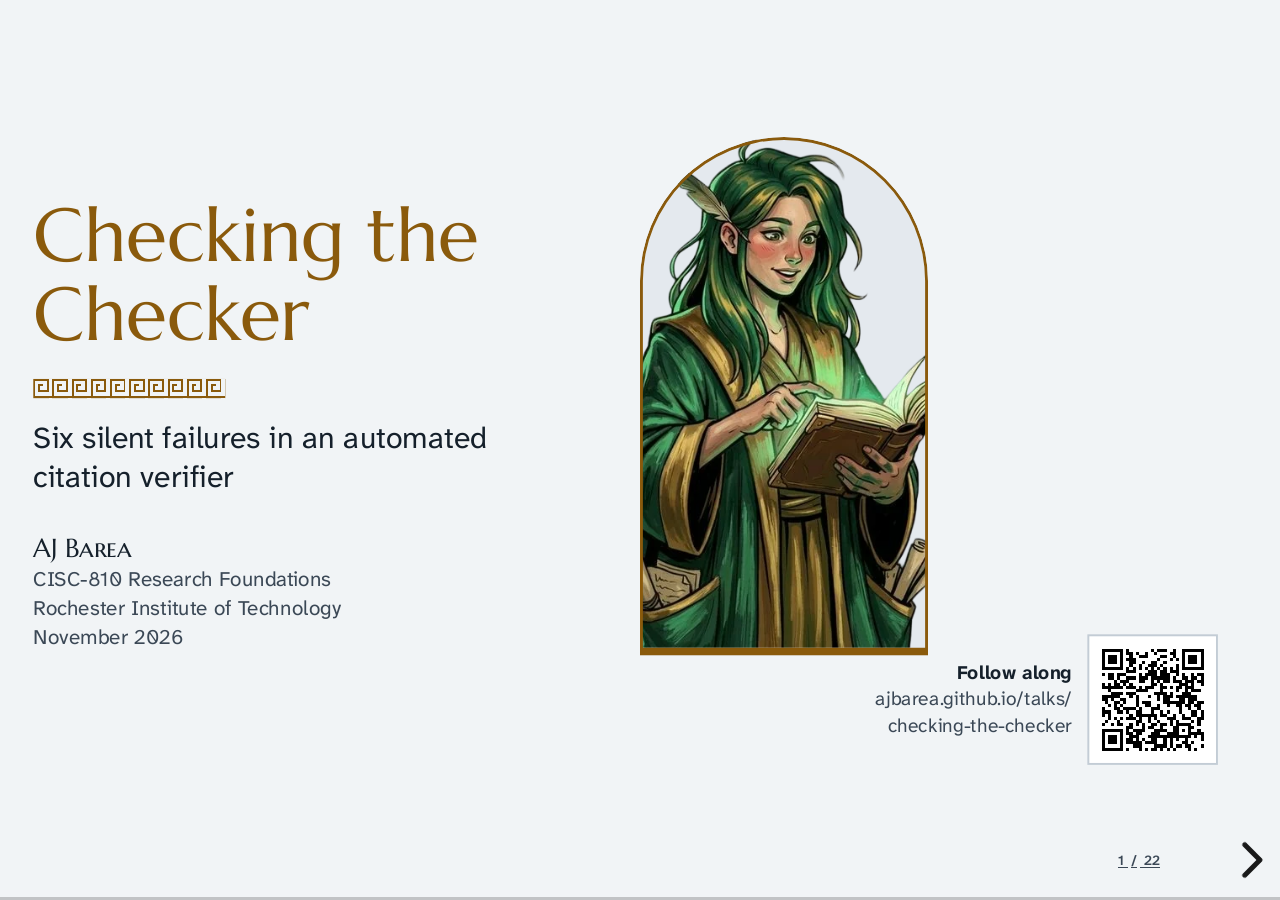
==== commit 664a54b0: "The forge: one look for every talk, a conclusion in each, scripts in script.md - shared/deck.css: li" ====
--- a/checking-the-checker/index.html
+++ b/checking-the-checker/index.html
@@ -19,27 +19,19 @@
 <div class="slides">
 
 <section class="title-slide">
-  <span class="kicker">AJ Barea · CISC-810 Research Foundations, Rochester Institute of Technology</span>
-  <h1>Checking the Checker</h1>
-  <p class="sub">Six silent failures in an automated citation verifier</p>
-  <p class="when">November 2026</p>
-  <svg class="lens-art" viewBox="0 0 320 320" role="img" aria-label="Drawing: a magnifying glass held over a green check mark finds the check mark hollow">
-    <rect class="sheet" x="36" y="40" width="200" height="240" rx="16"/>
-    <path class="rule" d="M66 82h140M66 112h110M66 142h126"/>
-    <path class="tick" data-motion="draw" data-dur="700" d="M76 206l34 34 70-80"/>
-    <g class="lens" data-motion="arrive" data-delay="800" data-dur="900">
-      <circle class="glass" cx="190" cy="196" r="62"/>
-      <path class="tick hollow" d="M146 206l34 34 40-46"/>
-      <path class="handle" d="M234 240l52 52"/>
-    </g>
-  </svg>
+  <div class="title-text">
+    <h1>Checking the Checker</h1>
+    <p class="subtitle">Six silent failures in an automated citation verifier</p>
+    <p class="byline"><b>AJ Barea</b><span>CISC-810 Research Foundations</span><span>Rochester Institute of Technology</span><span>November 2026</span></p>
+  </div>
+  <figure class="mark-figure"><img src="../shared/cast/aletheia.webp" alt="Aletheia, a painted figure in a green robe, reading a book"></figure>
   <!-- qr:follow -->
   <div class="qr qr-follow">
     <p class="qr-label"><b>Follow along</b><span>ajbarea.github.io/talks/<wbr>checking-the-checker</span></p>
     <svg class="qr-code" viewBox="0 0 41 41" role="img" aria-label="QR code for ajbarea.github.io/talks/checking-the-checker" shape-rendering="crispEdges"><rect width="41" height="41" fill="#fff"/><path fill="#000" d="M4 4h7v1h-7zM12 4h1v1h-1zM20 4h1v1h-1zM22 4h3v1h-3zM27 4h1v1h-1zM30 4h7v1h-7zM4 5h1v1h-1zM10 5h1v1h-1zM12 5h2v1h-2zM15 5h1v1h-1zM18 5h1v1h-1zM21 5h1v1h-1zM26 5h2v1h-2zM30 5h1v1h-1zM36 5h1v1h-1zM4 6h1v1h-1zM6 6h3v1h-3zM10 6h1v1h-1zM13 6h1v1h-1zM16 6h3v1h-3zM23 6h2v1h-2zM27 6h1v1h-1zM30 6h1v1h-1zM32 6h3v1h-3zM36 6h1v1h-1zM4 7h1v1h-1zM6 7h3v1h-3zM10 7h1v1h-1zM12 7h3v1h-3zM22 7h1v1h-1zM26 7h1v1h-1zM28 7h1v1h-1zM30 7h1v1h-1zM32 7h3v1h-3zM36 7h1v1h-1zM4 8h1v1h-1zM6 8h3v1h-3zM10 8h1v1h-1zM13 8h2v1h-2zM17 8h1v1h-1zM20 8h2v1h-2zM24 8h1v1h-1zM30 8h1v1h-1zM32 8h3v1h-3zM36 8h1v1h-1zM4 9h1v1h-1zM10 9h1v1h-1zM13 9h1v1h-1zM16 9h1v1h-1zM19 9h3v1h-3zM23 9h1v1h-1zM28 9h1v1h-1zM30 9h1v1h-1zM36 9h1v1h-1zM4 10h7v1h-7zM12 10h1v1h-1zM14 10h1v1h-1zM16 10h1v1h-1zM18 10h1v1h-1zM20 10h1v1h-1zM22 10h1v1h-1zM24 10h1v1h-1zM26 10h1v1h-1zM28 10h1v1h-1zM30 10h7v1h-7zM12 11h3v1h-3zM19 11h3v1h-3zM23 11h2v1h-2zM26 11h3v1h-3zM4 12h1v1h-1zM6 12h2v1h-2zM9 12h3v1h-3zM16 12h1v1h-1zM18 12h4v1h-4zM23 12h3v1h-3zM28 12h1v1h-1zM30 12h1v1h-1zM33 12h1v1h-1zM35 12h2v1h-2zM6 13h2v1h-2zM9 13h1v1h-1zM12 13h3v1h-3zM16 13h3v1h-3zM20 13h6v1h-6zM27 13h1v1h-1zM30 13h2v1h-2zM33 13h2v1h-2zM36 13h1v1h-1zM8 14h1v1h-1zM10 14h3v1h-3zM16 14h2v1h-2zM20 14h1v1h-1zM22 14h1v1h-1zM24 14h2v1h-2zM27 14h3v1h-3zM31 14h3v1h-3zM35 14h2v1h-2zM4 15h1v1h-1zM6 15h1v1h-1zM8 15h2v1h-2zM11 15h1v1h-1zM13 15h1v1h-1zM20 15h2v1h-2zM23 15h1v1h-1zM29 15h3v1h-3zM33 15h1v1h-1zM36 15h1v1h-1zM4 16h7v1h-7zM12 16h3v1h-3zM16 16h1v1h-1zM18 16h3v1h-3zM23 16h2v1h-2zM26 16h1v1h-1zM28 16h2v1h-2zM31 16h3v1h-3zM6 17h1v1h-1zM15 17h4v1h-4zM23 17h1v1h-1zM28 17h1v1h-1zM31 17h1v1h-1zM33 17h3v1h-3zM7 18h4v1h-4zM12 18h3v1h-3zM21 18h4v1h-4zM26 18h1v1h-1zM30 18h3v1h-3zM4 19h6v1h-6zM13 19h1v1h-1zM15 19h1v1h-1zM19 19h1v1h-1zM22 19h1v1h-1zM24 19h3v1h-3zM28 19h7v1h-7zM4 20h2v1h-2zM7 20h1v1h-1zM10 20h2v1h-2zM15 20h1v1h-1zM22 20h1v1h-1zM24 20h2v1h-2zM29 20h2v1h-2zM32 20h3v1h-3zM5 21h1v1h-1zM8 21h2v1h-2zM11 21h1v1h-1zM15 21h1v1h-1zM17 21h3v1h-3zM24 21h7v1h-7zM32 21h2v1h-2zM35 21h2v1h-2zM6 22h1v1h-1zM8 22h1v1h-1zM10 22h1v1h-1zM15 22h1v1h-1zM18 22h2v1h-2zM22 22h1v1h-1zM25 22h1v1h-1zM28 22h2v1h-2zM31 22h2v1h-2zM34 22h2v1h-2zM4 23h1v1h-1zM8 23h2v1h-2zM11 23h4v1h-4zM16 23h1v1h-1zM20 23h3v1h-3zM29 23h1v1h-1zM32 23h1v1h-1zM35 23h1v1h-1zM4 24h3v1h-3zM9 24h2v1h-2zM12 24h1v1h-1zM15 24h2v1h-2zM20 24h1v1h-1zM23 24h1v1h-1zM25 24h1v1h-1zM29 24h1v1h-1zM33 24h2v1h-2zM36 24h1v1h-1zM4 25h1v1h-1zM6 25h1v1h-1zM13 25h1v1h-1zM15 25h7v1h-7zM23 25h2v1h-2zM27 25h1v1h-1zM30 25h1v1h-1zM33 25h2v1h-2zM36 25h1v1h-1zM6 26h1v1h-1zM8 26h1v1h-1zM10 26h1v1h-1zM12 26h3v1h-3zM16 26h1v1h-1zM19 26h1v1h-1zM21 26h1v1h-1zM25 26h3v1h-3zM30 26h3v1h-3zM35 26h2v1h-2zM5 27h1v1h-1zM9 27h1v1h-1zM15 27h2v1h-2zM19 27h1v1h-1zM22 27h1v1h-1zM26 27h1v1h-1zM28 27h1v1h-1zM33 27h1v1h-1zM35 27h1v1h-1zM4 28h1v1h-1zM7 28h1v1h-1zM9 28h2v1h-2zM13 28h1v1h-1zM15 28h1v1h-1zM17 28h1v1h-1zM20 28h2v1h-2zM23 28h2v1h-2zM26 28h1v1h-1zM28 28h5v1h-5zM35 28h1v1h-1zM12 29h2v1h-2zM17 29h1v1h-1zM19 29h2v1h-2zM23 29h1v1h-1zM27 29h2v1h-2zM32 29h2v1h-2zM4 30h7v1h-7zM12 30h1v1h-1zM14 30h4v1h-4zM21 30h4v1h-4zM27 30h2v1h-2zM30 30h1v1h-1zM32 30h1v1h-1zM35 30h1v1h-1zM4 31h1v1h-1zM10 31h1v1h-1zM12 31h2v1h-2zM15 31h2v1h-2zM20 31h3v1h-3zM25 31h4v1h-4zM32 31h5v1h-5zM4 32h1v1h-1zM6 32h3v1h-3zM10 32h1v1h-1zM13 32h3v1h-3zM19 32h14v1h-14zM34 32h1v1h-1zM36 32h1v1h-1zM4 33h1v1h-1zM6 33h3v1h-3zM10 33h1v1h-1zM12 33h2v1h-2zM15 33h1v1h-1zM17 33h1v1h-1zM20 33h2v1h-2zM24 33h1v1h-1zM26 33h1v1h-1zM28 33h1v1h-1zM31 33h1v1h-1zM36 33h1v1h-1zM4 34h1v1h-1zM6 34h3v1h-3zM10 34h1v1h-1zM12 34h5v1h-5zM18 34h4v1h-4zM24 34h1v1h-1zM26 34h1v1h-1zM30 34h2v1h-2zM33 34h1v1h-1zM4 35h1v1h-1zM10 35h1v1h-1zM14 35h3v1h-3zM21 35h4v1h-4zM26 35h1v1h-1zM28 35h2v1h-2zM31 35h2v1h-2zM36 35h1v1h-1zM4 36h7v1h-7zM12 36h1v1h-1zM16 36h1v1h-1zM18 36h1v1h-1zM20 36h2v1h-2zM23 36h1v1h-1zM25 36h1v1h-1zM27 36h1v1h-1zM32 36h1v1h-1zM34 36h1v1h-1z"/></svg>
   </div>
   <!-- /qr -->
-  <aside class="notes">Hi, I'm AJ, a first-year PhD student here. This talk is about a tool I wrote to check my papers' references, and the six times it failed without telling me. If a term isn't clear, stop me. Let me start with what a different tool printed.</aside>
+  <aside class="notes"><ul><li>Hi, I'm AJ, a first-year PhD student</li><li>A tool I wrote to check my papers' references, and the six times it failed without telling me</li><li>Stop me any time a term isn't clear</li></ul></aside>
 </section>
 
 <section data-contribution data-chapter="1 · The point">
@@ -62,7 +54,7 @@
     </div>
   </div>
   <p class="footnote">Real output, excerpt, command shortened: HalRef v0.1.0, given my paper's PDF cut to its first 2,000 bytes, October 2026.</p>
-  <aside class="notes">This is what a public citation checker printed for a PDF cut to its first 2,000 bytes. One line says it found nothing, and a later line says everything passed anyway. That's my one point today. A clean report counts only if the checker can fail, and tells you what it skipped. Here's what I did. In four weeks of use, I found six times my own checker had failed silently. I sorted those failures into three groups, found a guard for each, and tested two of the guards on five public checkers. Here's why you should care. Think of the last green check you saw in your CI. How do you know it ran? If a tool can't fail, all clear tells you nothing. So why citation checkers?</aside>
+  <aside class="notes"><ul><li>HalRef, PDF cut to 2,000 bytes: "no references extracted", then "all references verified OK"</li><li>The one point: a clean report counts only if the checker can fail and says what it skipped</li><li>What I did: 6 silent failures, 3 groups, a guard each, 2 guards tried on 5 checkers. Why care: your CI's green check</li></ul></aside>
 </section>
 
 <section data-chapter="2 · Why it matters">
@@ -89,7 +81,7 @@
   </div>
   <p class="lead fragment">So the trust moves to the checker.</p>
   <p class="footnote">Sources: Xu et al., GhostCite, 2026 (first two panels); ACL 2026 program chairs' statement.</p>
-  <aside class="notes">Language models still invent references. Across thirteen recent models, between 14 and 95 percent of the citations they were asked for were invalid. Some reach print: at eight AI and security venues, the share of accepted papers with an invalid citation went from under one percent to 1.61 percent in 2025. One top conference turned to software: ACL 2026 ran an automated checker, and it flagged over a hundred accepted papers, confirmed by hand, that cited work that doesn't exist. So the trust moves to the checker, and I looked hard at my own.</aside>
+  <aside class="notes"><ul><li><span data-value="field.models"></span> models: <span data-value="field.modelLow"></span> to <span data-value="field.modelHigh"></span>% of citations invalid</li><li><span data-value="field.venues"></span> venues: <span data-value="field.papersBefore"></span>% of accepted papers (2020 to 2024), <span data-value="field.papersAfter"></span>% in 2025</li><li>ACL 2026: <span data-value="field.aclFlagged"></span> papers flagged, confirmed by hand. So the trust moves to the checker</li></ul></aside>
 </section>
 
 <section data-chapter="3 · My checker">
@@ -101,7 +93,7 @@
     <figcaption class="legend"><span class="g-norun">Did not run</span><span class="g-input">Wrong inputs</span><span class="g-report">Misreported</span></figcaption>
   </figure>
   <p class="footnote">Bar: days from the commit that let a run go wrong to its fix (case 3: how long the flawed score existed), from the repository history.</p>
-  <aside class="notes">My checker is called dokimasia. It checks one bibliography of 103 entries that seven of my papers share. Each bar is one silent failure, and its length is how long it lasted. The worst was the first. One paper looked for its bibliography in the wrong folder. All <span data-value="case1.citations"></span> of its citations came out as question marks, and its reference list was empty. But the build said success, because the build script ignored the error. That lasted 71 days, and my checks only existed for the last 25 of them. Every time, the output looked valid. This is one tool, studied by the person who built it, so it shows these failures happen, not how often; later I find the same groups in five other tools. Lined up, my six fell into three groups.</aside>
+  <aside class="notes"><ul><li>dokimasia: <span data-value="checker.entries"></span> entries shared by <span data-value="checker.papers"></span> papers</li><li>Case 1: build said success with an empty bibliography for <span data-value="case1.days"></span> days</li><li>One tool, studied by its builder: shows these happen, not how often</li></ul></aside>
 </section>
 
 <section data-chapter="3 · My checker">
@@ -131,7 +123,7 @@
   </div>
   <p class="reach fragment" data-fragment-index="3"><span class="reach-no">A test of a check runs the check, so it can never see a check that didn't run.</span><span class="reach-yes">A test can catch wrong inputs and misreported results.</span></p>
   <p class="footnote">A case sits at the first step whose output was wrong.</p>
-  <aside class="notes">Every check does three things: it chooses what to check, it reads the inputs, and it reports a result. Each group is a failure at one of those steps. First, did not run. In cases 1 and 2, the check never looked at the broken paper, so it had nothing to complain about. Second, wrong inputs. In cases 3, 4 and 5, the check ran but read the wrong thing, like reading only one of the two dates a publisher database keeps for the same article. Third, misreported. In case 6, arXiv, the big preprint server, refused requests sent too fast, and my code reported each refusal as a missing entry. Each group gets its own guard. For did not run, the checker works out what to check by itself, and names what it skipped. For wrong inputs, break the check on purpose and make sure it fails. For misreported, report no answer apart from not found. A test can only reach the last two: a test of a check runs the check, so it never sees a check that didn't run.</aside>
+  <aside class="notes"><ul><li>A check chooses what to check, reads inputs, reports: each group fails one step</li><li>Did not run (cases 1, 2), wrong inputs (3 to 5), misreported (6, arXiv refusals)</li><li>Guards: work out what to check, break it on purpose, no answer but "not found". A test never sees a check that didn't run</li></ul></aside>
 </section>
 
 <section data-chapter="3 · My checker">
@@ -142,8 +134,8 @@
     <div class="rebreak" data-columns="rebreak.mutations"></div>
     <p class="after fragment">Both misses now have tests.</p>
   </figure>
-  <p class="footnote">One change at a time, at techne commit dae4ca4. Paper term: fault injection.</p>
-  <aside class="notes">To test the guards today, I wrote eleven small changes that each break one of my six fixes again, and ran the tests after each. For cases 1 and 2, a change breaks the guard that replaced the old defect, like the build gate or the code that works out what to check; the old defects were outside the tool, so a test of the tool can't reach them. Each column is one change, and its height is how many tests failed. Nine of the eleven were caught. Two got through. One let the check pass a paper whose compiled bibliography was empty. The other removed the line that says a server was refusing requests. Both have tests now. So I asked whether other checkers have the same gaps.</aside>
+  <p class="footnote">Paper term: fault injection.</p>
+  <aside class="notes"><ul><li><span data-value="rebreak.total"></span> small changes that break my six fixes again</li><li><span data-value="rebreak.caught"></span> caught; 2 got through: an empty compiled bibliography, the removed refusal line</li><li>Both misses have tests now</li></ul></aside>
 </section>
 
 <section data-chapter="4 · Other checkers">
@@ -153,11 +145,11 @@
     <thead><tr><th scope="col">Tool</th><th scope="col" class="g-norun" data-short="Unreadable PDF"><span class="hg">Did not run</span>Unreadable PDF</th><th scope="col" class="g-norun" data-short="No references"><span class="hg">Did not run</span>No reference section</th><th scope="col" class="g-report fragment" data-fragment-index="1" data-short="Network cut"><span class="hg">Misreported</span>Network cut, 10 real references</th></tr></thead>
   </table>
   <p class="key"><span class="k-bad"><span class="mark" aria-hidden="true">✕</span>clean verdict, or "not found" for a lookup that failed</span><span class="k-good"><span class="mark" aria-hidden="true">✓</span>said so</span><span class="k-warn"><span class="mark" aria-hidden="true">!</span>warned, then went on</span><span class="k-mixed"><span class="mark" aria-hidden="true">~</span>mixed</span><span class="k-none"><span class="mark" aria-hidden="true">–</span>does not apply</span></p>
-  <p class="footnote">The five tools a 2026 comparison study tested, each at its cited version, run once per input with no API keys, October 2026.</p>
-  <aside class="notes">These are the five tools a 2026 study compared. I gave each one two kinds of nothing to check: a PDF it couldn't read, and a PDF with no reference section. A tool passes if it says it checked nothing. A red cross means it printed a clean verdict anyway. Three of the five did: all clear, all references verified OK, all verified successfully. Then I cut the network while each tool checked ten real references. Two of them reported all ten as not found. The other two called them inconclusive or unverified, but some lines still said not found or non-existent. In their public code and issues, each of my three groups turns up in at least two of these five tools. Let me sum up.</aside>
-</section>
-
-<section data-chapter="5 · Conclusion">
+  <p class="footnote">The five tools a 2026 comparison study tested, run once per input with no API keys, October 2026.</p>
+  <aside class="notes"><ul><li>The 5 tools a 2026 study compared; two kinds of nothing to check</li><li><span data-value="checkers.cleanAfterNothing"></span> of <span data-value="checkers.toolCount"></span> printed a clean verdict anyway</li><li>Network cut, 10 real references: <span data-value="checkers.allNotFound"></span> reported all as not found</li></ul></aside>
+</section>
+
+<section data-conclusion data-chapter="5 · Conclusion">
   <span class="kicker">5 · Conclusion</span>
   <h2>A checker's all-clear counts only if it can fail and names what it skipped</h2>
   <div class="recap" data-motion="stagger" data-child="rise" data-step="150">
@@ -172,15 +164,16 @@
       <li>Whether the guards find new defects, or find them earlier than other practices</li>
     </ul>
   </div>
-  <aside class="notes">A checker's all-clear counts only if it can fail and names what it skipped. My own checker failed silently six times, in three groups, each with its own guard: work out what to check, break each check on purpose, and keep no answer apart from not found. When I broke my fixes again, today's tests caught nine of eleven. That shows the tests hold, not that the guards find new bugs. And three of five public checkers printed a clean result after checking nothing. Two problems stay open. These cases show the failures happen, not how often. And I haven't tested whether the guards find new defects, or find them sooner than another practice would. That's my talk.</aside>
+  <aside class="notes"><ul><li>An all-clear counts only if the checker can fail and names what it skipped</li><li>6 failures in 3 groups; <span data-value="rebreak.caught"></span> of <span data-value="rebreak.total"></span> re-breaks caught; <span data-value="checkers.cleanAfterNothing"></span> of <span data-value="checkers.toolCount"></span> clean after nothing</li><li>Open: how often these happen; whether the guards find new defects. "That's my talk."</li></ul></aside>
 </section>
 
 <section class="closing">
+  <figure class="mark-figure"><img src="../shared/cast/aletheia.webp" alt=""></figure>
   <div class="close-text">
   <h2>Thank you</h2>
   <p class="asks">I'm glad to take questions.</p>
-  <p class="muted">AJ Barea · PhD student, Rochester Institute of Technology</p>
-  <p class="muted">ajb6289@rit.edu · github.com/ajbarea</p>
+  <p class="contact"><b>AJ Barea</b><br>PhD student, Rochester Institute of Technology</p>
+  <p class="contact"><a href="mailto:ajb6289@rit.edu">ajb6289@rit.edu</a><br><a href="https://github.com/ajbarea">github.com/ajbarea</a></p>
   </div>
   <!-- qr:close -->
   <div class="qr qr-close" data-motion="pop" data-delay="300" data-dur="600">
@@ -188,10 +181,10 @@
     <p class="qr-label"><b>These slides</b><span>ajbarea.github.io/talks/<br>checking-the-checker</span></p>
   </div>
   <!-- /qr -->
-  <aside class="notes">Thank you. The slides are at the link, and I'm glad to take questions.</aside>
-</section>
-
-<section class="backup">
+  <aside class="notes"><ul><li>Thank you; the slides are at the link</li><li>"I'm glad to take questions."</li><li>Backup: how each case was found, the tool runs, the sources</li></ul></aside>
+</section>
+
+<section class="backup divider">
   <h2>Backup slides</h2>
 </section>
 
@@ -224,7 +217,7 @@
 </section>
 
 <section class="backup">
-  <h2>Isn't this just ordinary bugs? What is new</h2>
+  <h2>Aren't these just ordinary bugs? What is new</h2>
   <div class="cards" style="--n:3">
     <div class="card"><b>The defects are familiar</b><p>An ignored error code, a list kept by hand, a catch-all exception handler, a cache with no format version. Yuan et al.: 92% of catastrophic failures in five distributed systems came from mishandled non-fatal errors.</p></div>
     <div class="card"><b>The cost is not</b><p>Each one makes a false claim about someone else's document: "unresolved" tells a program chair an author may have cited something that does not exist. Registries keep two dates for one article, and a refusal looks like a missing entry.</p></div>
@@ -303,7 +296,7 @@
   <h2>Cut for time: cases 3 to 5 up close</h2>
   <div class="cards" style="--n:3">
     <div class="card"><b>3 · A score that rewarded citing everything</b><p>Coverage counted all <span data-value="case3.entries"></span> entries in the shared file. A skeleton citing everything scored 100%; a real paper citing 20 scored <span data-value="case3.realScore"></span>% and failed. Now it compares against the keys the paper cites.</p></div>
-    <div class="card"><b>4 · Two dates for one article</b><p>Crossref records an online date and a print year. One article was issued online on 2021-11-02 and printed in 2022; the bibliography cites 2022. Comparing only the first, the check warned on every run. Now either year passes.</p></div>
+    <div class="card"><b>4 · Two dates for one article</b><p>Crossref records an online date and a print year. One article was issued online on November 2, 2021 and printed in 2022; the bibliography cites 2022. Comparing only the first, the check warned on every run. Now either year passes.</p></div>
     <div class="card"><b>5 · A fix the cache undid</b><p>Records were cached for 14 days with no format marker, so on the first run after the fix, <span data-value="case5.fromCache"></span> came from the old cache. Records now carry a schema version, and an older one is fetched again.</p></div>
   </div>
   <aside class="notes">All three are wrong inputs: the check ran, but read the wrong thing.</aside>
--- a/shared/deck.css
+++ b/shared/deck.css
@@ -1,24 +1,99 @@
-/* Every text colour clears 7:1 on the surface it sits on. Figure marks use Okabe-Ito
-   hues, which stay distinct under the common colour-vision deficiencies. System fonts only,
-   so the deck looks the same offline. */
+/* The forge: AJ's talks share one look. A cool marble ground, deep forge ink, a classical display
+   face for titles and a hyperlegible sans for reading. Bronze and gold mark AJ's own work and
+   nothing else; vermilion is failure or risk; bluish green is the fix or a pass; sky blue is
+   neutral context. Each role keeps its meaning in every deck and figure.
+
+   Contrast, measured: every text colour below clears 7:1 on marble and on card white, the gold
+   title colour 5.4:1 for large text. Marks: the four role colours sit at CIELAB lightness 78
+   (sky), 65 (gold), 51 (green) and 39 (vermilion), so they part in greyscale too, and stay apart
+   under simulated protan, deutan and tritan vision (CAM02-UCS distance 21 or more between any
+   pair). A pale mark reaches 3:1 through its darker outline, the *-line colour.
+   Sources: Okabe and Ito (2008) for the hues; Paul Tol's high-contrast scheme for the gold;
+   Machado et al. (2009) for the simulation. */
+/* The display face is Marcellus for letters and Atkinson Hyperlegible for figures: Marcellus
+   draws 1 like a Roman I and 0 like an O, so "71" and "100" misread in a title. */
+@font-face {
+  font-family: "Forge Display";
+  src: url("fonts/marcellus-latin-400-normal.woff2") format("woff2");
+  font-weight: 400;
+  font-display: block;
+  unicode-range: U+0000-002F, U+003A-FFFF;
+}
+@font-face {
+  font-family: "Forge Display";
+  src: url("fonts/atkinson-hyperlegible-next-latin-wght-normal.woff2") format("woff2");
+  font-weight: 400;
+  font-display: block;
+  unicode-range: U+0030-0039;
+  size-adjust: 96%;
+}
+@font-face {
+  font-family: "Marcellus SC";
+  src: url("fonts/marcellus-sc-latin-400-normal.woff2") format("woff2");
+  font-weight: 400;
+  font-display: block;
+}
+@font-face {
+  font-family: "Atkinson Hyperlegible Next";
+  src: url("fonts/atkinson-hyperlegible-next-latin-wght-normal.woff2") format("woff2");
+  font-weight: 200 800;
+  font-style: normal;
+  font-display: block;
+}
+@font-face {
+  font-family: "Atkinson Hyperlegible Next";
+  src: url("fonts/atkinson-hyperlegible-next-latin-wght-italic.woff2") format("woff2");
+  font-weight: 200 800;
+  font-style: italic;
+  font-display: block;
+}
+@font-face {
+  font-family: "Atkinson Hyperlegible Mono";
+  src: url("fonts/atkinson-hyperlegible-mono-latin-wght-normal.woff2") format("woff2");
+  font-weight: 200 800;
+  font-display: block;
+}
+
 :root {
-  --paper: #faf8f3;
-  --ink: #1a1a1a;
-  --muted: #44403c;
-  --label: #1e3a8a;
-  --limit: #7c2d12;
+  /* ground and ink */
+  --paper: #f1f4f6;      /* marble */
   --card: #ffffff;
-  --line: #d6d3d1;
-  --band: #f1efe9;
-  --night: #14181f;
-  --night-ink: #f5f5f4;
-  --night-muted: #d6d3d1;
-  --night-label: #93c5fd;
-  --mark: #0072b2;
-  --mark-ours: #d55e00;
-  --mark-rival: #6b7280;
-  --sans: system-ui, "Segoe UI", Calibri, Roboto, "Helvetica Neue", Arial, sans-serif;
-  --mono: ui-monospace, Consolas, "SF Mono", Menlo, monospace;
+  --band: #e4e9ee;
+  --line: #c3ccd5;
+  --ink: #15202b;        /* forge ink, 14.9:1 on marble */
+  --muted: #3b4856;      /* 8.5:1 */
+  --label: #24384c;
+  /* roles: a fill for marks, a -line outline that reaches 3:1, an -ink for text (7:1), a -tint ground */
+  --ours: #cf9426;       /* gold: AJ's own work */
+  --ours-line: #8a5a0c;
+  --ours-ink: #6e4708;
+  --ours-tint: #faf2e3;
+  --risk: #a63309;       /* vermilion: failure, risk */
+  --risk-line: #a63309;
+  --risk-ink: #8f2a06;
+  --risk-tint: #faede7;
+  --fix: #00896a;        /* bluish green: the fix, a pass */
+  --fix-line: #006b52;
+  --fix-ink: #005b46;
+  --fix-tint: #e6f4ef;
+  --neutral: #8cc7ea;    /* sky: context, rivals, the rest */
+  --neutral-line: #1b567d;
+  --neutral-ink: #1b567d;
+  --neutral-tint: #ebf5fb;
+  /* older names, kept so a deck's own rules read the roles */
+  --limit: var(--risk-ink);
+  --mark: var(--neutral-line);
+  --mark-ours: var(--ours);
+  --mark-rival: var(--neutral);
+  --frame: #5b6876;
+  --night: #15202b;
+  --night-ink: #f1f4f6;
+  --night-muted: #c3ccd5;
+  --night-label: #8cc7ea;
+  --display: "Forge Display", Georgia, serif;
+  --display-sc: "Marcellus SC", "Marcellus", Georgia, serif;
+  --sans: "Atkinson Hyperlegible Next", system-ui, "Segoe UI", Roboto, Arial, sans-serif;
+  --mono: "Atkinson Hyperlegible Mono", ui-monospace, Consolas, Menlo, monospace;
 }
 
 html,
@@ -43,46 +118,198 @@
   height: 100%;
 }
 
+/* Claim titles in the inscription face: one weight, carried by size and spacing rather than bold. */
 .reveal h1,
-.reveal h2,
+.reveal h2 {
+  margin: 0 0 20px;
+  font-family: var(--display);
+  font-weight: 400;
+  font-variation-settings: "wght" 340; /* the figures, from a variable face, to Marcellus's stroke */
+  line-height: 1.14;
+  letter-spacing: 0;
+  color: var(--ink);
+}
+
 .reveal h3 {
-  margin: 0 0 18px;
-  font-weight: 650;
-  line-height: 1.15;
-  letter-spacing: -0.01em;
-}
-
-.reveal h1 { font-size: 2.1em; }
-.reveal h2 { font-size: 1.45em; }
+  margin: 0 0 14px;
+  font-weight: 700;
+  line-height: 1.2;
+}
+
+.reveal h1 { font-size: 2.2em; }
+.reveal h2 { font-size: 1.5em; }
 .reveal h3 { font-size: 1em; color: var(--label); }
 
 .reveal p,
 .reveal li {
-  line-height: 1.35;
+  line-height: 1.38;
 }
 
 .reveal code {
   font-family: var(--mono);
 }
 
+.reveal a {
+  color: var(--neutral-ink);
+  text-decoration-thickness: 1px;
+  text-underline-offset: 0.15em;
+}
+
+/* The chapter over a title, in small capitals: a Roman numeral, then its name (deck.js splits
+   "3 · My checker" into the two). */
 .kicker {
   display: block;
-  margin-bottom: 6px;
-  font-size: 0.66em;
-  font-weight: 600;
-  letter-spacing: 0.06em;
-  text-transform: uppercase;
-  color: var(--label);
+  margin-bottom: 8px;
+  font-family: var(--display-sc);
+  font-size: 0.72em;
+  font-weight: 400;
+  letter-spacing: 0.02em;
+  color: var(--muted);
+}
+
+.kicker .num {
+  display: inline-block;
+  margin-right: 0.3em;
+  padding-right: 0.55em;
+  border-right: 1px solid var(--line);
+  color: var(--ink);
 }
 
 .footnote {
   position: absolute;
   bottom: 0;
   left: 8px;
-  right: 8px;
+  right: 96px;
   margin: 0;
   font-size: 0.64em;
   color: var(--muted);
+}
+
+/* ------------------------------------------------------- title and closing -- */
+/* The talk's mark: one of AJ's cast standing in a bronze niche, and a Greek key under the slide.
+   The title is set in the gold, the one place the talk's own colour is used as type. */
+
+.title-slide h1,
+.closing h2 {
+  color: var(--ours-line);
+}
+
+.title-slide .title-text {
+  position: absolute;
+  left: 8px;
+  top: 96px;
+  width: 640px;
+}
+
+.title-slide h1 {
+  margin: 0 0 22px;
+  font-size: 2.6em;
+  line-height: 1.05;
+}
+
+.title-slide .subtitle {
+  margin: 0 0 34px;
+  max-width: 28ch;
+  font-size: 1.05em;
+  line-height: 1.3;
+  color: var(--ink);
+}
+
+.byline {
+  margin: 0;
+  font-size: 0.72em;
+  line-height: 1.5;
+  color: var(--muted);
+}
+
+.byline b {
+  display: block;
+  font-family: var(--display-sc);
+  font-weight: 400;
+  font-size: 1.25em;
+  color: var(--ink);
+}
+
+.byline span {
+  display: block;
+}
+
+.mark-figure {
+  position: absolute;
+  right: 340px;
+  top: 34px;
+  width: 300px;
+  height: 540px;
+  margin: 0;
+  overflow: hidden;
+  background: var(--band);
+  border-radius: 150px 150px 0 0;
+}
+
+/* The niche: a round-headed arch drawn in bronze over the figure, standing on a plinth. */
+.mark-figure::after {
+  content: "";
+  position: absolute;
+  inset: 0;
+  border: 3px solid var(--ours-line);
+  border-bottom-width: 8px;
+  border-radius: inherit;
+  pointer-events: none;
+}
+
+.mark-figure img {
+  position: absolute;
+  inset: 0 0 8px;
+  width: 100%;
+  height: calc(100% - 8px);
+  max-width: none;
+  max-height: none;
+  margin: 0;
+  object-fit: cover;
+  object-position: var(--mark-x, 50%) 100%;
+  transform: scale(var(--mark-zoom, 1));
+  transform-origin: var(--mark-x, 50%) 100%;
+}
+
+/* The Greek key: a short band under the talk's title and under "Thank you". */
+.title-slide h1::after,
+.closing h2::after {
+  content: "";
+  display: block;
+  width: 200px;
+  height: 20px;
+  margin-top: 26px;
+  background: url("data:image/svg+xml,%3Csvg xmlns='http://www.w3.org/2000/svg' width='20' height='20' viewBox='0 0 20 20'%3E%3Cpath d='M1 19V1H15V13H6V6H10M0 19H20' fill='none' stroke='%238a5a0c' stroke-width='2'/%3E%3C/svg%3E") repeat-x left center / 20px 20px;
+}
+
+.closing .mark-figure {
+  position: relative;
+  right: auto;
+  top: auto;
+  width: 250px;
+  height: 440px;
+}
+
+.closing h2 {
+  font-size: 2.2em;
+}
+
+.closing .asks {
+  margin: 0 0 22px;
+  font-size: 1em;
+}
+
+.closing .contact {
+  margin: 6px 0 0;
+  font-size: 0.72em;
+  color: var(--muted);
+}
+
+.closing .contact b {
+  font-family: var(--display-sc);
+  font-weight: 400;
+  font-size: 1.2em;
+  color: var(--ink);
 }
 
 /* ---------------------------------------------------------------- layouts -- */
@@ -105,7 +332,7 @@
   padding: 18px 20px;
   background: var(--card);
   border: 1px solid var(--line);
-  border-radius: 10px;
+  border-radius: 3px;
 }
 
 .card b {
@@ -116,8 +343,15 @@
 }
 
 .card.limit b {
-  color: var(--limit);
-}
+  color: var(--risk-ink);
+}
+
+.card.ours { border-color: var(--ours-line); border-top-width: 5px; }
+.card.ours b { color: var(--ours-ink); }
+.card.fix { border-color: var(--fix-line); border-top-width: 5px; }
+.card.fix b { color: var(--fix-ink); }
+.card.risk { border-color: var(--risk-line); border-top-width: 5px; }
+.card.risk b { color: var(--risk-ink); }
 
 .card p {
   margin: 0;
@@ -149,8 +383,9 @@
   marker-end: url(#arrowhead);
 }
 
+/* The one mark to look at: emphasis in ink. Gold is kept for the speaker's own work. */
 .figure .accent {
-  fill: var(--mark-ours);
+  fill: var(--ink);
 }
 
 .steps {
@@ -167,17 +402,18 @@
   counter-increment: step;
   padding: 16px;
   background: var(--card);
-  border-top: 6px solid var(--mark);
-  border-radius: 6px;
+  border: 1px solid var(--line);
+  border-top: 5px solid var(--ink);
+  border-radius: 3px;
   font-size: 0.75em;
 }
 
 .steps li::before {
-  content: counter(step);
-  display: block;
-  font-size: 1.6em;
-  font-weight: 700;
-  color: var(--label);
+  content: counter(step, upper-roman);
+  display: block;
+  font-family: var(--display);
+  font-size: 1.5em;
+  color: var(--ink);
 }
 
 .steps li b {
@@ -205,6 +441,13 @@
   padding: 8px 16px;
   border-bottom: 1px solid var(--line);
   text-align: left;
+  line-height: 1.3;
+}
+
+table.data th {
+  font-weight: 700;
+  color: var(--label);
+  border-bottom: 2px solid var(--ink);
 }
 
 table.data td.num {
@@ -212,28 +455,31 @@
   font-variant-numeric: tabular-nums;
 }
 
-/* Dark slides: title, dividers, discussion stops. */
-.reveal .slides section.dark {
-  color: var(--night-ink);
-}
-
-.dark .kicker,
-.dark h3 {
-  color: var(--night-label);
-}
-
-.dark .muted,
-.dark .footnote {
-  color: var(--night-muted);
+/* Every slide is light: dark slides wash out under a lit room's lights. A backup divider is a
+   quiet centred title on the marble. */
+.reveal .slides section.divider {
+  display: grid !important;
+  place-content: center;
+  text-align: center;
+}
+
+.divider h2 {
+  margin: 0;
+  font-size: 1.9em;
+  color: var(--muted);
+}
+
+.divider h2::after {
+  content: "";
+  display: block;
+  width: 120px;
+  height: 2px;
+  margin: 22px auto 0;
+  background: var(--line);
 }
 
 .muted {
   color: var(--muted);
-}
-
-.title-slide h1 {
-  margin-top: 140px;
-  max-width: 20ch;
 }
 
 .discussion h2 {
@@ -241,6 +487,25 @@
   font-size: 1.7em;
   max-width: 24ch;
 }
+
+/* -------------------------------------------------------------- conclusion -- */
+/* The slide before "Thank you": the main point as a claim, two to four results the talk showed
+   (.recap, one .tile each), and the open problems (.open). */
+/* The results read as one inscription line, each set off by a rule, not as a row of cards. */
+.recap { display: grid; grid-template-columns: repeat(var(--n, 3), 1fr); gap: 0; margin-top: 28px; }
+.tile { padding: 6px 28px 10px; border-left: 2px solid var(--line); }
+.tile:first-child { padding-left: 0; border-left: 0; }
+.tile.ours .num { color: var(--ours-line); }
+.tile p { margin: 0; font-size: 0.8em; line-height: 1.3; }
+.tile .num { margin-bottom: 10px; font-family: var(--display); font-variation-settings: "wght" 340; font-size: 2.1em; line-height: 1; color: var(--ink); }
+.open { margin-top: 30px; padding: 14px 22px; border-left: 5px solid var(--neutral-line); background: var(--neutral-tint); border-radius: 0 3px 3px 0; }
+.open-h { margin: 0 0 4px; font-size: 0.8em; font-weight: 700; color: var(--neutral-ink); }
+.open ul { margin: 0; padding-left: 22px; font-size: 0.8em; }
+.open li { margin: 2px 0; }
+.phone .recap { grid-template-columns: 1fr; gap: 10px; }
+.phone .tile .num { font-size: 1.5em; }
+.phone .tile p, .phone .open ul { font-size: 0.72em; }
+.phone .tile, .phone .tile:first-child { padding: 10px 0 12px; border-left: 0; border-top: 1px solid var(--line); }
 
 /* ---------------------------------------------------------------- QR codes -- */
 /* Written into each talk by scripts/qr.py. Black on a white square that carries its own quiet zone. */
@@ -248,15 +513,16 @@
 .qr-code { display: block; width: 100%; height: auto; }
 .qr-follow { right: 40px; bottom: 34px; display: flex; align-items: center; gap: 18px; }
 .qr-follow .qr-code { width: 132px; flex: none; }
-.qr-label { margin: 0; text-align: right; font-size: 20px; line-height: 1.3; color: var(--night-muted); }
-.qr-label b { display: block; font-weight: 700; color: var(--night-ink); }
+.qr-label { margin: 0; text-align: right; font-size: 20px; line-height: 1.3; color: var(--muted); }
+.qr-label b { display: block; font-weight: 700; color: var(--ink); }
 .qr-label span { display: block; max-width: 260px; }
-html:not(.phone) .reveal .slides section.closing[style*="display: block"] { display: grid !important; grid-template-columns: minmax(0, 1fr) 424px;
-  column-gap: 60px; align-items: center; height: 100%; top: 0 !important; }
-.qr-close { position: static; width: 424px; }
+html:not(.phone) .reveal .slides section.closing[style*="display: block"] { display: grid !important;
+  grid-template-columns: 250px minmax(0, 1fr) 360px; column-gap: 56px; align-items: center; height: 100%; top: 0 !important; }
+.qr-close { position: static; width: 360px; }
 .qr-close .qr-label { margin-top: 18px; font-size: 26px; text-align: center; }
 .qr-close .qr-label span { max-width: none; }
-.phone .qr { display: none; }
+/* A phone is the screen the code would open on, so it shows none. */
+.phone .qr, .sideways .qr { display: none; }
 
 /* ------------------------------------------------------------- data-built -- */
 
@@ -268,13 +534,13 @@
 
 .dots .dot {
   fill: none;
-  stroke: var(--mark-rival);
+  stroke: var(--neutral-line);
   stroke-width: 2;
 }
 
 .dots .dot.hit {
-  fill: var(--mark-ours);
-  stroke: var(--mark-ours);
+  fill: var(--ours);
+  stroke: var(--ours-line);
 }
 
 .relmap {
@@ -312,11 +578,14 @@
 }
 
 .work circle {
-  fill: var(--mark-rival);
+  fill: var(--neutral);
+  stroke: var(--neutral-line);
+  stroke-width: 2;
 }
 
 .work.ours circle {
-  fill: var(--mark-ours);
+  fill: var(--ours);
+  stroke: var(--ours-line);
 }
 
 .work.ours text {
@@ -383,20 +652,30 @@
 
 .rail button {
   flex: none;
-  padding: 5px 14px;
-  font: 600 15px var(--sans);
+  padding: 4px 14px;
+  font: 400 16px var(--display-sc);
+  letter-spacing: 0.02em;
   white-space: nowrap;
   color: var(--muted);
   background: var(--paper);
   border: 1px solid var(--line);
-  border-radius: 999px;
+  border-radius: 2px;
   cursor: pointer;
+}
+
+.rail button .num {
+  margin-right: 0.15em;
+  color: var(--ink);
 }
 
 .rail button[aria-current="step"] {
   color: var(--paper);
-  background: var(--label);
-  border-color: var(--label);
+  background: var(--ink);
+  border-color: var(--ink);
+}
+
+.rail button[aria-current="step"] .num {
+  color: var(--paper);
 }
 
 @media (max-height: 520px) {
@@ -404,14 +683,30 @@
   .rail button { padding: 3px 10px; font-size: 13px; }
 }
 
+/* Touch screens: the rail's chips are at least 44px to a finger (WCAG 2.5.5). reveal.js already
+   draws its arrows larger on a touch screen. */
+@media (pointer: coarse) {
+  .rail button { min-height: 44px; }
+}
+
+/* WCAG 2.2 target size: the number is a link, so give it at least 24px, and 44px to a finger. */
+.reveal .slide-number a { display: inline-block; min-height: 24px; line-height: 24px; }
+@media (pointer: coarse) { .reveal .slide-number a { min-height: 44px; line-height: 44px; } }
+
+/* The number sits left of the arrows: reveal.js puts it under the next arrow, where it takes
+   that arrow's taps. The arrows are sized in the controls' font size (10px, or up to 40px on a
+   touch screen), so the offset is too. */
+.reveal { --ctl: 10px; }
+@media (pointer: coarse) { .reveal { --ctl: clamp(10px, 2.5vmin, 40px); } }
 .reveal .slide-number {
+  right: calc(12px + 10 * var(--ctl));
+  bottom: calc(12px + 1.4 * var(--ctl));
   padding: 2px 8px;
   font: 600 14px var(--sans);
   color: var(--muted);
   background: var(--paper);
 }
-/* WCAG 2.2 target size: the number is a link, so give it at least 24px. */
-.reveal .slide-number a { display: inline-block; min-height: 24px; line-height: 24px; }
+
 
 /* ------------------------------------------------------------------ phone -- */
 
@@ -420,7 +715,7 @@
 .map-list li { margin: 0 0 4px; padding-left: 20px; position: relative; font-size: 0.78em; color: var(--muted); }
 .map-list li::before { content: ""; position: absolute; left: 4px; top: 0.4em; width: 9px; height: 9px;
   border-radius: 50%; background: var(--mark-rival); }
-.map-list li.ours::before { background: var(--mark-ours); width: 12px; height: 12px; left: 2px; }
+.map-list li.ours::before { background: var(--ours); box-shadow: 0 0 0 2px var(--ours-line); width: 12px; height: 12px; left: 2px; }
 .map-list li b { color: var(--ink); }
 
 .phone .reveal { font-size: 26px; }
@@ -428,8 +723,13 @@
 .phone .relmap { grid-template-columns: 1fr; gap: 20px; }
 .phone .cards,
 .phone .steps { grid-template-columns: 1fr; }
-.phone .title-slide h1,
-.phone .discussion h2 { margin-top: 60px; }
+.phone .title-slide .title-text,
+.phone .mark-figure { position: static; width: auto; }
+.phone .title-slide .title-text { padding-top: 40px; }
+.phone .title-slide h1 { font-size: 2.1em; }
+.phone .mark-figure { position: relative; right: auto; top: auto; width: 220px; height: 400px; margin: 24px 0 40px; }
+.phone .reveal .slides section.divider { display: block !important; }
+.phone .closing .mark-figure { width: 180px; height: 300px; margin: 30px 0 20px; }
 .phone .footnote { position: static; margin-top: 16px; font-size: 0.7em; }
 
 /* ----------------------------------------------------------------- motion -- */
@@ -451,16 +751,16 @@
 .flow svg { width: 100%; height: auto; overflow: visible; }
 .flow text { fill: var(--ink); font-family: var(--sans); }
 .flow .flow-end.start { fill: var(--card); stroke: var(--line); stroke-width: 2; }
-.flow .flow-end.kept { fill: var(--card); stroke: var(--mark-ours); stroke-width: 4; }
+.flow .flow-end.kept { fill: var(--ours-tint); stroke: var(--ours-line); stroke-width: 4; }
 .flow .flow-big { font-size: 42px; font-weight: 700; }
-.flow .flow-big.kept { fill: var(--limit); }
+.flow .flow-big.kept { fill: var(--ours-ink); }
 .flow .flow-unit { font-size: 23px; fill: var(--muted); }
 .flow .flow-count { font-size: 34px; font-weight: 700; fill: var(--label); }
 .flow .flow-reason { font-size: 22px; fill: var(--ink); }
 .phone .flow .flow-big { font-size: 34px; }
 .phone .flow .flow-unit, .phone .flow .flow-reason { font-size: 19px; }
 .phone .flow .flow-count { font-size: 28px; }
-.flow .flow-bar { fill: var(--mark-rival); }
+.flow .flow-bar { fill: var(--neutral); stroke: var(--neutral-line); stroke-width: 1.5; }
 .flow .flow-rule { stroke: var(--line); stroke-width: 2; }
 .flow .flow-arrow { fill: var(--frame, #78716c); }
 
@@ -471,10 +771,15 @@
 .forest .forest-label { font-size: 21px; }
 .forest .forest-axis { font-size: 20px; fill: var(--muted); }
 .forest .forest-zero { stroke: var(--muted); stroke-width: 2; stroke-dasharray: 6 6; }
+.forest .forest-grid { stroke: var(--line); stroke-width: 1.5; }
+.forest .forest-unit { font-size: 20px; fill: var(--muted); }
 .forest .forest-ci { stroke-width: 4; stroke-linecap: round; }
-.forest .forest-ci.whole, .forest .forest-pt.whole { stroke: var(--mark); fill: var(--mark); }
-.forest .forest-ci.part, .forest .forest-pt.part { stroke: var(--mark-rival); fill: var(--mark-rival); }
-.forest .forest-ci.ours, .forest .forest-pt.ours { stroke: var(--mark-ours); fill: var(--mark-ours); }
+.forest .forest-ci.whole, .forest .forest-pt.whole { stroke: var(--frame); fill: var(--frame); }
+.forest .forest-ci.part { stroke: var(--neutral-line); }
+.forest .forest-pt.part { fill: var(--neutral); stroke: var(--neutral-line); stroke-width: 2; }
+/* The part the claim is about: emphasis in ink, not the gold that marks the speaker's own work. */
+.forest .forest-ci.ours { stroke: var(--ink); }
+.forest .forest-pt.ours { fill: var(--ink); stroke: var(--ink); stroke-width: 2; }
 
 /* The phone feed's keyboard stop is the page itself, under the slides, so its ring is a frame on top. */
 .reveal-viewport:focus-visible {
@@ -485,8 +790,15 @@
   content: "";
   position: fixed;
   inset: 0;
-  border: 3px solid var(--label);
-  box-shadow: inset 0 0 0 2px #ffffff; /* two tones, so the frame shows on light and dark slides */
+  border: 3px solid var(--ink);
+  box-shadow: inset 0 0 0 2px #ffffff; /* two tones, so the frame shows on any ground */
   pointer-events: none;
   z-index: 100;
 }
+
+.agenda .num {
+  display: inline-block;
+  min-width: 2.4em;
+  font-family: var(--display);
+  color: var(--muted);
+}
--- a/checking-the-checker/deck.css
+++ b/checking-the-checker/deck.css
@@ -1,101 +1,92 @@
 /* ---------------------------------------------------- checking the checker -- */
-/* Presented in a lit room, so every slide stays on the light paper. The three failure groups keep
-   the paper's Okabe-Ito hues: vermillion (did not run), blue (wrong inputs), bluish green
-   (misreported). Text in a group's colour uses its dark ink, which clears 7:1 on paper and tint. */
+/* The three failure groups are all failures, so all three take the risk colour, in the order of
+   the step of a check each breaks: did not run (choosing what to check) darkest, wrong inputs
+   (reading) in the middle, misreported (reporting) lightest. They part by lightness (L* 28, 49,
+   75), so they read in greyscale and under colour-vision deficiency; the light one carries a 3:1
+   outline. Group text is one dark vermilion, 8:1 or more on marble and every tint. */
 
 :root {
-  --g-norun: #d55e00;  --g-norun-ink: #7c2d12;  --g-norun-tint: #fbe6d8;
-  --g-input: #0072b2;  --g-input-ink: #003a5c;  --g-input-tint: #dcebf6;
-  --g-report: #009e73; --g-report-ink: #064e3b; --g-report-tint: #d9f0e7;
-  --bad-tint: #fbe6d8; --good-tint: #d9f0e7; --warn-tint: #f8edc8; --warn-ink: #5c4300;
+  --g-ink-all: #7a2405;
+  --g-norun: #7a2405;  --g-norun-ink: var(--g-ink-all);  --g-norun-tint: #f2dcd2;
+  --g-input: #c4512b;  --g-input-ink: var(--g-ink-all);  --g-input-tint: #f7e5dd;
+  --g-report: #edaa8e; --g-report-ink: var(--g-ink-all); --g-report-tint: #fcf1ec;
+  --bad-tint: var(--risk-tint); --good-tint: var(--fix-tint); --warn-tint: var(--neutral-tint); --warn-ink: var(--neutral-ink);
 }
 
 .g-norun { --g: var(--g-norun); --g-ink: var(--g-norun-ink); --g-tint: var(--g-norun-tint); }
 .g-input { --g: var(--g-input); --g-ink: var(--g-input-ink); --g-tint: var(--g-input-tint); }
-.g-report { --g: var(--g-report); --g-ink: var(--g-report-ink); --g-tint: var(--g-report-tint); }
-
-.lead { margin: 14px 0 0; font-size: 0.72em; max-width: 72ch; color: var(--ink); }
+.g-report { --g: var(--g-report); --g-ink: var(--g-report-ink); --g-tint: var(--g-report-tint); --g-line: var(--risk-line); }
+.g-norun, .g-input { --g-line: var(--g); }
+
+.lead { margin: 18px 0 0; font-size: 0.86em; max-width: 72ch; color: var(--ink); }
 .context { margin: 0 0 14px; font-size: 0.7em; color: var(--muted); max-width: 70ch; }
 
-/* Title: a magnifying glass finds the check mark hollow. Drawn once, under five seconds. */
-.title-slide .kicker { color: var(--limit); }
-.title-slide h1 { margin-top: 110px; max-width: 14ch; }
-.title-slide h1::after { content: ""; display: block; width: 140px; height: 8px; margin-top: 24px; border-radius: 4px; background: var(--g-report); }
-.title-slide .sub { margin: 0; font-size: 0.95em; color: var(--muted); max-width: 30ch; }
-.title-slide .when { margin-top: 22px; font-size: 0.74em; color: var(--muted); }
-.lens-art { position: absolute; right: 120px; top: 96px; width: 330px; height: auto; overflow: visible; }
-.lens-art .sheet { fill: var(--card); stroke: var(--line); stroke-width: 3; }
-.lens-art .rule { stroke: var(--line); stroke-width: 10; stroke-linecap: round; fill: none; }
-.lens-art .tick { fill: none; stroke: var(--g-report); stroke-width: 18; stroke-linecap: round; stroke-linejoin: round; }
-.lens-art .tick.hollow { stroke: var(--card); stroke-width: 9; }
-.lens-art .glass { fill: rgba(255, 255, 255, 0.55); stroke: var(--ink); stroke-width: 10; }
-.lens-art .handle { stroke: var(--ink); stroke-width: 18; stroke-linecap: round; }
-.qr-label { color: var(--muted); }
-.qr-label b { color: var(--ink); }
 .qr-follow .qr-code, .qr-close .qr-code { outline: 2px solid var(--line); }
 
 /* Slide 2: the real output, then what I did and why it matters. */
-.point { display: grid; grid-template-columns: 680px 1fr; gap: 34px; align-items: start; margin-top: 10px; }
+.point { display: grid; grid-template-columns: 700px 1fr; gap: 36px; align-items: start; margin-top: 26px; }
 .term-fig { margin: 0; }
-.term { padding: 26px 30px; border-radius: 12px; background: #1c1917; font: 0.9em/1.7 var(--mono); color: #f5f5f4; }
+.term { padding: 40px 38px; border-radius: 3px; background: var(--ink); font: 1.02em/1.75 var(--mono); color: #f1f4f6; }
 .term p { margin: 0; }
-.term .cmd { color: #d6d3d1; }
-.term .nothing { color: #fde68a; }
-.term .ok { color: #86efac; font-weight: 700; }
-.term-fig figcaption { display: flex; gap: 14px; margin-top: 14px; }
-.term-fig figcaption span { padding: 6px 14px; border-radius: 999px; font-size: 0.7em; font-weight: 700; }
-.tag-read { background: var(--warn-tint); color: var(--warn-ink); }
-.tag-said { background: var(--good-tint); color: var(--g-report-ink); }
-.claim p { margin: 0 0 16px; padding: 12px 18px; border-left: 6px solid var(--g-report); background: var(--band); border-radius: 4px; font-size: 0.72em; }
-.claim b { color: var(--g-report-ink); }
+.term .cmd { color: #c3ccd5; }
+.term .nothing { color: #f2c66d; }
+.term .ok { color: #7fd8b8; font-weight: 700; }
+.term-fig figcaption { display: flex; gap: 14px; margin-top: 20px; }
+.term-fig figcaption span { padding: 6px 14px; border-radius: 3px; font-size: 0.74em; font-weight: 700; }
+.tag-read { background: var(--risk-tint); color: var(--risk-ink); border: 1px solid var(--risk-line); }
+.tag-said { background: var(--card); color: var(--ink); border: 1px solid var(--line); }
+.claim p { margin: 0 0 22px; padding: 18px 22px; border-left: 5px solid var(--ours-line); background: var(--ours-tint); border-radius: 0 3px 3px 0; font-size: 0.86em; }
+.claim b { color: var(--ours-ink); }
+.claim p + p { border-left-color: var(--neutral-line); background: var(--card); }
+.claim p + p b { color: var(--neutral-ink); }
 
 /* Slide 3: three small panels from the field. */
-.panels { display: grid; grid-template-columns: repeat(3, 1fr); gap: 20px; margin-top: 14px; }
-.panel { margin: 0; padding: 16px 18px; border-radius: 12px; background: var(--card); border: 2px solid var(--line); }
-.panel figcaption { font-size: 0.66em; color: var(--muted); line-height: 1.3; }
-.panel figcaption b { display: block; margin-bottom: 4px; font-size: 1.15em; color: var(--label); }
-.panel p { margin: 6px 0 0; font-size: 0.66em; }
-.axis-bar { position: relative; height: 26px; margin-top: 26px; border-radius: 4px; background: var(--band); }
-.axis-bar .range { position: absolute; top: 0; bottom: 0; border-radius: 4px; background: var(--g-norun); }
+.panels { display: grid; grid-template-columns: repeat(3, 1fr); gap: 24px; margin-top: 28px; }
+.panel { margin: 0; padding: 22px 26px 24px; border-radius: 3px; background: var(--card); border: 1px solid var(--line); }
+.panel figcaption { font-size: 0.8em; color: var(--muted); line-height: 1.3; }
+.panel figcaption b { display: block; margin-bottom: 6px; font-size: 1.15em; color: var(--label); }
+.panel p { margin: 10px 0 0; font-size: 0.76em; }
+.axis-bar { position: relative; height: 40px; margin-top: 40px; border-radius: 2px; background: var(--band); }
+.axis-bar .range { position: absolute; top: 0; bottom: 0; border-radius: 2px; background: var(--risk); }
 .ends { display: flex; justify-content: space-between; margin: 6px 0 0; font-size: 0.8em !important; }
 .ends b { font-size: 1.2em; color: var(--g-norun-ink); }
 .scale-note { color: var(--muted); }
-.hbar { display: grid; grid-template-columns: 92px 1fr auto; gap: 10px; align-items: center; margin-top: 16px; font-size: 0.66em; }
-.hbar .track { height: 24px; border-radius: 4px; background: var(--band); overflow: hidden; }
+.hbar { display: grid; grid-template-columns: 100px 1fr auto; gap: 10px; align-items: center; margin-top: 30px; font-size: 0.8em; }
+.hbar .track { height: 32px; border-radius: 2px; background: var(--band); overflow: hidden; }
 .hbar .fill { display: block; height: 100%; background: var(--mark-rival); }
 .hbar.now .fill { background: var(--g-norun); }
 .hbar.now b { color: var(--g-norun-ink); }
 .panel.accent { border-color: var(--g-norun); }
-.panel .big { margin: 14px 0 4px; font-size: 1.9em; font-weight: 750; line-height: 1; color: var(--g-norun-ink); }
+.panel .big { margin: 18px 0 6px; font-family: var(--display); font-size: 2.6em; line-height: 1; color: var(--g-norun-ink); }
 
 /* Slide 4: one bar per case, coloured by group. */
 .cases-fig { margin: 0; }
 .bars { display: grid; gap: 10px; }
 .bar-row { display: grid; grid-template-columns: 40px 520px 1fr 150px; gap: 14px; align-items: center; }
-.case-n { display: grid; place-items: center; width: 36px; height: 36px; border-radius: 50%; background: var(--g-tint); border: 2px solid var(--g); font-weight: 700; font-size: 0.7em; color: var(--g-ink); }
+.case-n { display: grid; place-items: center; width: 36px; height: 36px; border-radius: 50%; background: var(--g-tint); border: 2px solid var(--g-line); font-weight: 700; font-size: 0.7em; color: var(--g-ink); }
 .bar-label { font-size: 0.7em; line-height: 1.25; }
-.bar-track { height: 30px; border-radius: 4px; background: var(--band); overflow: hidden; }
-.bar-fill { display: block; height: 100%; min-width: 4px; background: var(--g); }
+.bar-track { height: 30px; border-radius: 2px; background: var(--band); overflow: hidden; }
+.bar-fill { display: block; height: 100%; min-width: 4px; box-sizing: border-box; background: var(--g); border: 1.5px solid var(--g-line); }
 .bar-value { font-size: 0.7em; font-weight: 700; color: var(--g-ink); }
 .legend { display: flex; gap: 22px; margin-top: 16px; font-size: 0.66em; }
 .legend span { display: inline-flex; align-items: center; gap: 8px; font-weight: 700; color: var(--g-ink); }
-.legend span::before { content: ""; width: 18px; height: 18px; border-radius: 4px; background: var(--g); }
+.legend span::before { content: ""; width: 18px; height: 18px; box-sizing: border-box; border-radius: 2px; background: var(--g); border: 1.5px solid var(--g-line); }
 
 /* Slide 5: the three steps of a check, a group, its cases and its guard under each. */
 .stages { display: grid; grid-template-columns: 1fr 40px 1fr 40px 1fr; align-items: stretch; margin-top: 8px; }
-.stage { display: flex; flex-direction: column; padding: 14px 16px 16px; border-radius: 12px; border: 3px solid var(--g); background: var(--g-tint); }
+.stage { display: flex; flex-direction: column; padding: 14px 16px 16px; border-radius: 3px; border: 1px solid var(--g-line); border-top: 6px solid var(--g); background: var(--g-tint); }
 .stage p { margin: 0; }
-.stage .gname { font-size: 0.66em; font-weight: 700; letter-spacing: 0.05em; text-transform: uppercase; color: var(--g-ink); }
+.stage .gname { font-size: 0.7em; font-weight: 700; color: var(--g-ink); }
 .stage .sname { margin-top: 2px; font-size: 0.92em; font-weight: 700; }
 .stage .scases { margin-top: 10px; font-size: 0.74em; line-height: 1.3; }
-.stage .guard { margin-top: auto; padding: 10px 12px; border: 2px dashed var(--g); border-radius: 8px; background: var(--card); font-size: 0.74em; font-weight: 600; line-height: 1.3; }
+.stage .guard { margin-top: auto; padding: 10px 12px; border: 2px solid var(--fix-line); border-radius: 3px; background: var(--card); font-size: 0.74em; font-weight: 600; line-height: 1.3; }
 .stage .scases + .guard { margin-top: 14px; }
-.glabel { display: block; font-size: 0.88em; font-weight: 700; letter-spacing: 0.05em; text-transform: uppercase; color: var(--g-ink); }
+.glabel { display: block; font-size: 0.9em; font-weight: 700; color: var(--fix-ink); }
 .stages .arrow { display: grid; place-items: center; font-size: 1.2em; color: var(--muted); }
 .reach { display: grid; grid-template-columns: 1fr 2fr; gap: 0; margin: 18px 0 0; font-size: 0.72em; font-weight: 600; text-align: center; }
 .reach span { padding: 8px 12px; border-top: 4px solid; }
 .reach-no { border-color: var(--g-norun) !important; color: var(--g-norun-ink); margin-right: 20px; }
-.reach-yes { border-color: var(--label) !important; color: var(--label); }
+.reach-yes { border-color: var(--fix-line) !important; color: var(--fix-ink); }
 
 /* Slide 6: one column per defect put back, grouped by case; an empty dashed column is a miss. */
 .rebreak-fig { margin: 0; }
@@ -106,30 +97,30 @@
 .col-case { margin-top: 6px; text-align: center; font-size: 0.64em; font-weight: 700; color: var(--g-ink); white-space: nowrap; }
 .col { display: flex; flex-direction: column; justify-content: flex-end; width: 76px; height: 100%; }
 .col-num { text-align: center; font-size: 0.66em; font-weight: 700; color: var(--g-ink); }
-.col-fill { display: block; background: var(--g); border-radius: 4px 4px 0 0; transform-origin: 50% 100%; }
+.col-fill { display: block; box-sizing: border-box; background: var(--g); border: 1.5px solid var(--g-line); border-bottom: 0; border-radius: 2px 2px 0 0; transform-origin: 50% 100%; }
 .col.miss .col-fill { height: 34px !important; background: var(--card); border: 3px dashed var(--g-norun); border-bottom: 0; }
 .col.miss .col-num { color: var(--g-norun-ink); }
 .misses { display: flex; gap: 26px; margin: 14px 0 0; padding: 0; list-style: none; font-size: 0.66em; }
 .misses li::before { content: "\2715  "; font-weight: 700; color: var(--g-norun-ink); }
 .misses b { color: var(--g-norun-ink); }
-.after { margin: 10px 0 0; font-size: 0.7em; font-weight: 700; color: var(--g-report-ink); }
+.after { margin: 10px 0 0; font-size: 0.7em; font-weight: 700; color: var(--fix-ink); }
 
 /* Slide 7: five tools by three faults. */
 table.matrix { width: 100%; margin-top: 6px; border-collapse: separate; border-spacing: 6px; font-size: 0.64em; }
 .matrix th { text-align: left; font-weight: 700; color: var(--label); }
 .matrix thead th { padding: 0 8px 2px; line-height: 1.2; vertical-align: bottom; }
-.matrix tbody th { padding-right: 8px; white-space: nowrap; color: var(--ink); }
-.matrix td { padding: 7px 10px; border-radius: 6px; line-height: 1.25; }
+.matrix tbody th { padding: 0 10px 0 12px; white-space: nowrap; color: var(--ink); border-left: 6px solid transparent; }
+.matrix tr.clean-nothing th { border-left-color: var(--risk); color: var(--risk-ink); background: var(--risk-tint); }
+.matrix td { padding: 7px 10px; border-radius: 2px; line-height: 1.25; }
 .matrix .mark, .key .mark { display: inline-block; width: 1.2em; font-weight: 800; }
-.k-bad { background: var(--bad-tint); color: var(--g-norun-ink); }
-.k-good { background: var(--good-tint); color: var(--g-report-ink); }
+.k-bad { background: var(--risk-tint); color: var(--risk-ink); box-shadow: inset 0 0 0 1.5px var(--risk-line); }
+.k-good { background: var(--fix-tint); color: var(--fix-ink); }
 .k-warn, .k-mixed { background: var(--warn-tint); color: var(--warn-ink); }
 .k-none { background: var(--band); color: var(--muted); }
 .key { display: flex; flex-wrap: wrap; gap: 10px; margin: 8px 6px 0; font-size: 0.64em; }
-.key > span { padding: 4px 10px; border-radius: 6px; }
+.key > span { padding: 4px 10px; border-radius: 2px; }
 
 /* Closing and backup. */
-.closing .asks { font-size: 0.9em; }
 .small-table { margin-top: 14px; font-size: 0.64em; }
 .small-table th { color: var(--label); }
 .sources { margin: 0; padding-left: 22px; font-size: 0.66em; }
@@ -138,7 +129,6 @@
 .runs-fig { margin: 0; }
 
 /* Phone feed: everything stacks, and the matrix becomes one card per tool. */
-.phone .title-slide .lens-art { position: static; display: block; width: 200px; margin: 24px 0 0; }
 .phone .point, .phone .panels { grid-template-columns: 1fr; gap: 18px; }
 .phone .term { font-size: 0.66em; }
 .phone .bar-row { grid-template-columns: 36px 1fr 90px; row-gap: 4px; }
@@ -196,16 +186,16 @@
 .phone .glabel { font-size: 0.96em; }
 
 /* Round-1 review: excerpt marks, group-labelled matrix heads, neutral misses and slide 3 accents. */
-.term .gap { color: #a8a29e; }
-.matrix thead th.g-norun, .matrix thead th.g-report { border-top: 5px solid var(--g); color: var(--ink); }
-.matrix .hg { display: block; font-size: 1em; letter-spacing: 0.04em; text-transform: uppercase; color: var(--g-ink); }
+.term .gap { color: #c3ccd5; }
+.matrix thead th.g-norun, .matrix thead th.g-report { border-top: 6px solid var(--g); color: var(--ink); }
+.matrix .hg { display: block; font-size: 1em; font-weight: 700; color: var(--g-ink); }
 .col.miss .col-fill { border-color: var(--muted) !important; }
 .col.miss .col-num, .misses li::before, .misses b { color: var(--ink) !important; }
-.axis-bar .range, .hbar.now .fill { background: var(--ink); }
-.hbar .fill { background: #a8a29e; }
+.axis-bar .range, .hbar.now .fill { background: var(--risk); }
+.hbar .fill { background: var(--neutral); box-shadow: inset 0 0 0 1.5px var(--neutral-line); }
 .ends b, .hbar.now b, .panel .big { color: var(--ink); }
 .panel.accent { border-color: var(--ink); }
-.mini-out { margin: 6px 0 0; padding: 10px 12px; border-radius: 8px; background: #1c1917; color: #f5f5f4; font: 0.66em/1.4 var(--mono); white-space: pre-wrap; }
+.mini-out { margin: 6px 0 0; padding: 10px 12px; border-radius: 3px; background: var(--ink); color: #f1f4f6; font: 0.66em/1.4 var(--mono); white-space: pre-wrap; }
 .phone .reveal h2 { font-size: 1.32em; }
 .phone .stages .arrow { display: none; }
 .phone .stages { gap: 8px; }
@@ -213,15 +203,7 @@
 .steps li b { font-weight: 700; }
 
 /* Conclusion: the three results as tiles, then the open problems. */
-.recap { display: grid; grid-template-columns: repeat(3, 1fr); gap: 24px; margin-top: 24px; }
-.tile { padding: 22px 24px; border-radius: 12px; background: var(--card); border: 2px solid var(--line); border-top: 6px solid var(--label); }
-.tile p { margin: 0; font-size: 0.8em; line-height: 1.3; }
-.tile .num { margin-bottom: 10px; font-size: 2.2em; font-weight: 750; line-height: 1; color: var(--ink); }
-.open { margin-top: 30px; padding: 16px 22px; border-left: 6px solid var(--label); background: var(--band); border-radius: 4px; }
-.open-h { margin: 0 0 4px; font-size: 0.66em; font-weight: 700; letter-spacing: 0.05em; text-transform: uppercase; color: var(--label); }
-.open ul { margin: 0; padding-left: 22px; font-size: 0.8em; }
-.open li { margin: 2px 0; }
-.phone .recap { grid-template-columns: 1fr; gap: 10px; }
-.phone .tile .num { font-size: 1.5em; }
-.phone .tile p, .phone .open ul { font-size: 0.72em; }
-.phone .tile { padding: 14px 16px; }
+.phone .panel figcaption, .phone .panel p, .phone .hbar { font-size: 0.68em; }
+.phone .panel .big { font-size: 1.8em; }
+.phone .axis-bar { height: 28px; margin-top: 18px; }
+.phone .lead { font-size: 0.74em; }
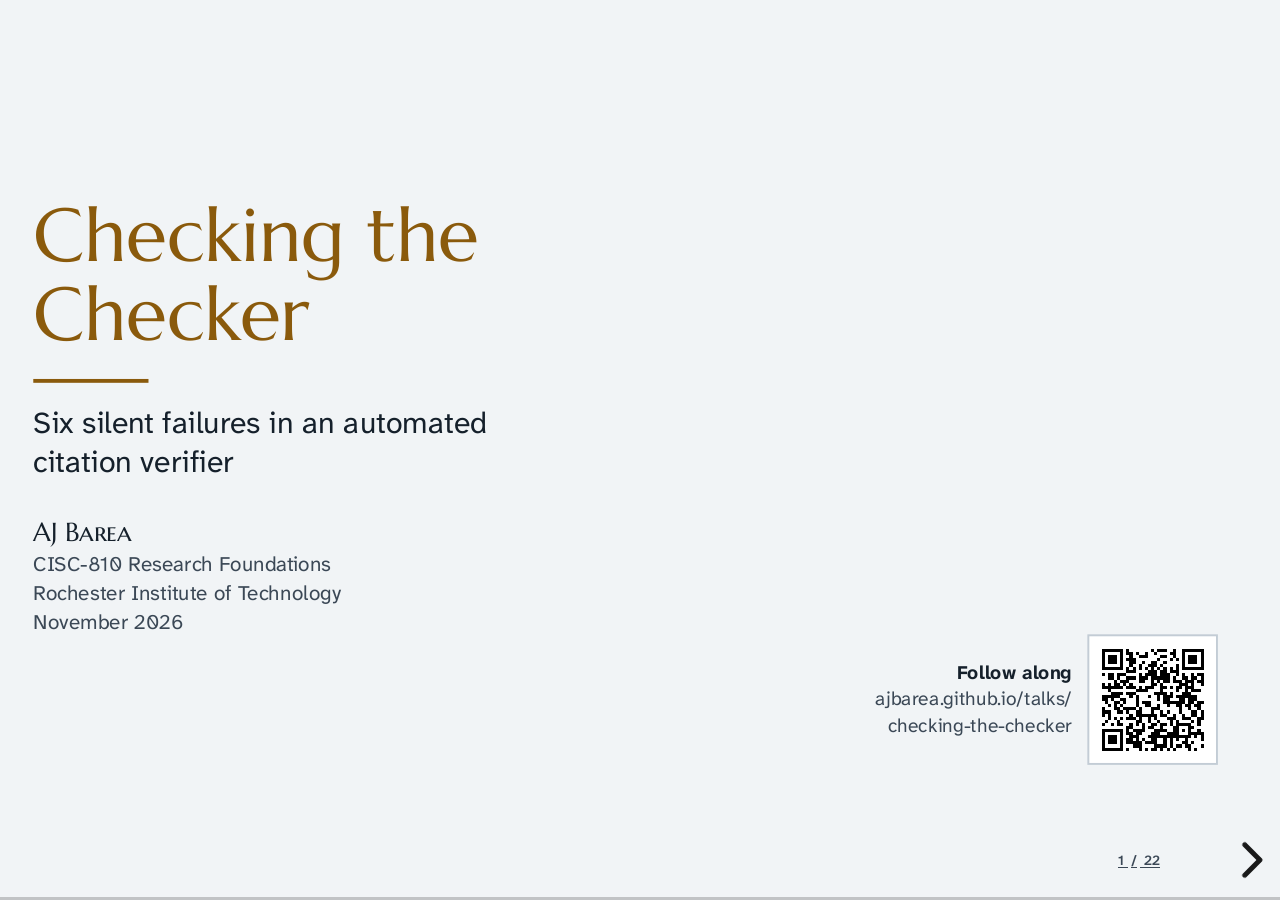
==== commit dd7e9a02: "Keep the cast portrait on the Kourai Khryseai talk only The academic talks get a gold rule under the" ====
--- a/checking-the-checker/index.html
+++ b/checking-the-checker/index.html
@@ -24,7 +24,6 @@
     <p class="subtitle">Six silent failures in an automated citation verifier</p>
     <p class="byline"><b>AJ Barea</b><span>CISC-810 Research Foundations</span><span>Rochester Institute of Technology</span><span>November 2026</span></p>
   </div>
-  <figure class="mark-figure"><img src="../shared/cast/aletheia.webp" alt="Aletheia, a painted figure in a green robe, reading a book"></figure>
   <!-- qr:follow -->
   <div class="qr qr-follow">
     <p class="qr-label"><b>Follow along</b><span>ajbarea.github.io/talks/<wbr>checking-the-checker</span></p>
@@ -104,26 +103,26 @@
       <p class="gname" data-value="groups.norun.name"></p>
       <p class="sname" data-value="groups.norun.stage"></p>
       <p class="scases fragment" data-fragment-index="1">Cases <span data-value="groups.norun.cases"></span>: the broken paper was never checked</p>
-      <p class="guard fragment" data-fragment-index="2"><span class="glabel">Guard</span><span data-value="groups.norun.guard"></span></p>
+      <p class="guard fragment" data-fragment-index="1"><span class="glabel">Guard</span><span data-value="groups.norun.guard"></span></p>
     </div>
     <span class="arrow" aria-hidden="true">→</span>
     <div class="stage g-input">
       <p class="gname" data-value="groups.input.name"></p>
       <p class="sname" data-value="groups.input.stage"></p>
-      <p class="scases fragment" data-fragment-index="1">Cases <span data-value="groups.input.cases"></span>: the check read the wrong thing</p>
+      <p class="scases fragment" data-fragment-index="2">Cases <span data-value="groups.input.cases"></span>: the check read the wrong thing</p>
       <p class="guard fragment" data-fragment-index="2"><span class="glabel">Guard</span><span data-value="groups.input.guard"></span></p>
     </div>
     <span class="arrow" aria-hidden="true">→</span>
     <div class="stage g-report">
       <p class="gname" data-value="groups.report.name"></p>
       <p class="sname" data-value="groups.report.stage"></p>
-      <p class="scases fragment" data-fragment-index="1">Case <span data-value="groups.report.cases"></span>: a refused lookup was reported as a missing entry</p>
-      <p class="guard fragment" data-fragment-index="2"><span class="glabel">Guard</span><span data-value="groups.report.guard"></span></p>
+      <p class="scases fragment" data-fragment-index="3">Case <span data-value="groups.report.cases"></span>: a refused lookup was reported as a missing entry</p>
+      <p class="guard fragment" data-fragment-index="3"><span class="glabel">Guard</span><span data-value="groups.report.guard"></span></p>
     </div>
   </div>
-  <p class="reach fragment" data-fragment-index="3"><span class="reach-no">A test of a check runs the check, so it can never see a check that didn't run.</span><span class="reach-yes">A test can catch wrong inputs and misreported results.</span></p>
+  <p class="reach fragment" data-fragment-index="4"><span class="reach-no">A test of a check runs the check, so it can never see a check that didn't run.</span><span class="reach-yes">A test can catch wrong inputs and misreported results.</span></p>
   <p class="footnote">A case sits at the first step whose output was wrong.</p>
-  <aside class="notes"><ul><li>A check chooses what to check, reads inputs, reports: each group fails one step</li><li>Did not run (cases 1, 2), wrong inputs (3 to 5), misreported (6, arXiv refusals)</li><li>Guards: work out what to check, break it on purpose, no answer but "not found". A test never sees a check that didn't run</li></ul></aside>
+  <aside class="notes"><ul><li>A check chooses what to check, reads inputs, reports: each group fails one step and gets its own guard</li><li>Did not run (cases 1, 2): guard, work out what to check and name what was skipped. Wrong inputs (3 to 5): guard, break the check on purpose</li><li>Misreported (6, arXiv refusals): guard, no answer but "not found". Then: a test never sees a check that didn't run</li></ul></aside>
 </section>
 
 <section data-chapter="3 · My checker">
@@ -168,7 +167,6 @@
 </section>
 
 <section class="closing">
-  <figure class="mark-figure"><img src="../shared/cast/aletheia.webp" alt=""></figure>
   <div class="close-text">
   <h2>Thank you</h2>
   <p class="asks">I'm glad to take questions.</p>
--- a/shared/deck.css
+++ b/shared/deck.css
@@ -186,8 +186,8 @@
 }
 
 /* ------------------------------------------------------- title and closing -- */
-/* The talk's mark: one of AJ's cast standing in a bronze niche, and a Greek key under the slide.
-   The title is set in the gold, the one place the talk's own colour is used as type. */
+/* The title is set in the gold, the one place the talk's own colour is used as type, with a gold
+   rule under it. A slide that shows a cast portrait (Kourai Khryseai) gets the Greek key instead. */
 
 .title-slide h1,
 .closing h2 {
@@ -271,14 +271,22 @@
   transform-origin: var(--mark-x, 50%) 100%;
 }
 
-/* The Greek key: a short band under the talk's title and under "Thank you". */
+/* A short gold rule under the talk's title and under "Thank you". */
 .title-slide h1::after,
 .closing h2::after {
   content: "";
   display: block;
+  width: 120px;
+  height: 4px;
+  margin-top: 26px;
+  background: var(--ours-line);
+}
+
+/* The Greek key, only beside a cast portrait (Kourai Khryseai). */
+.title-slide:has(.mark-figure) h1::after,
+.closing:has(.mark-figure) h2::after {
   width: 200px;
   height: 20px;
-  margin-top: 26px;
   background: url("data:image/svg+xml,%3Csvg xmlns='http://www.w3.org/2000/svg' width='20' height='20' viewBox='0 0 20 20'%3E%3Cpath d='M1 19V1H15V13H6V6H10M0 19H20' fill='none' stroke='%238a5a0c' stroke-width='2'/%3E%3C/svg%3E") repeat-x left center / 20px 20px;
 }
 
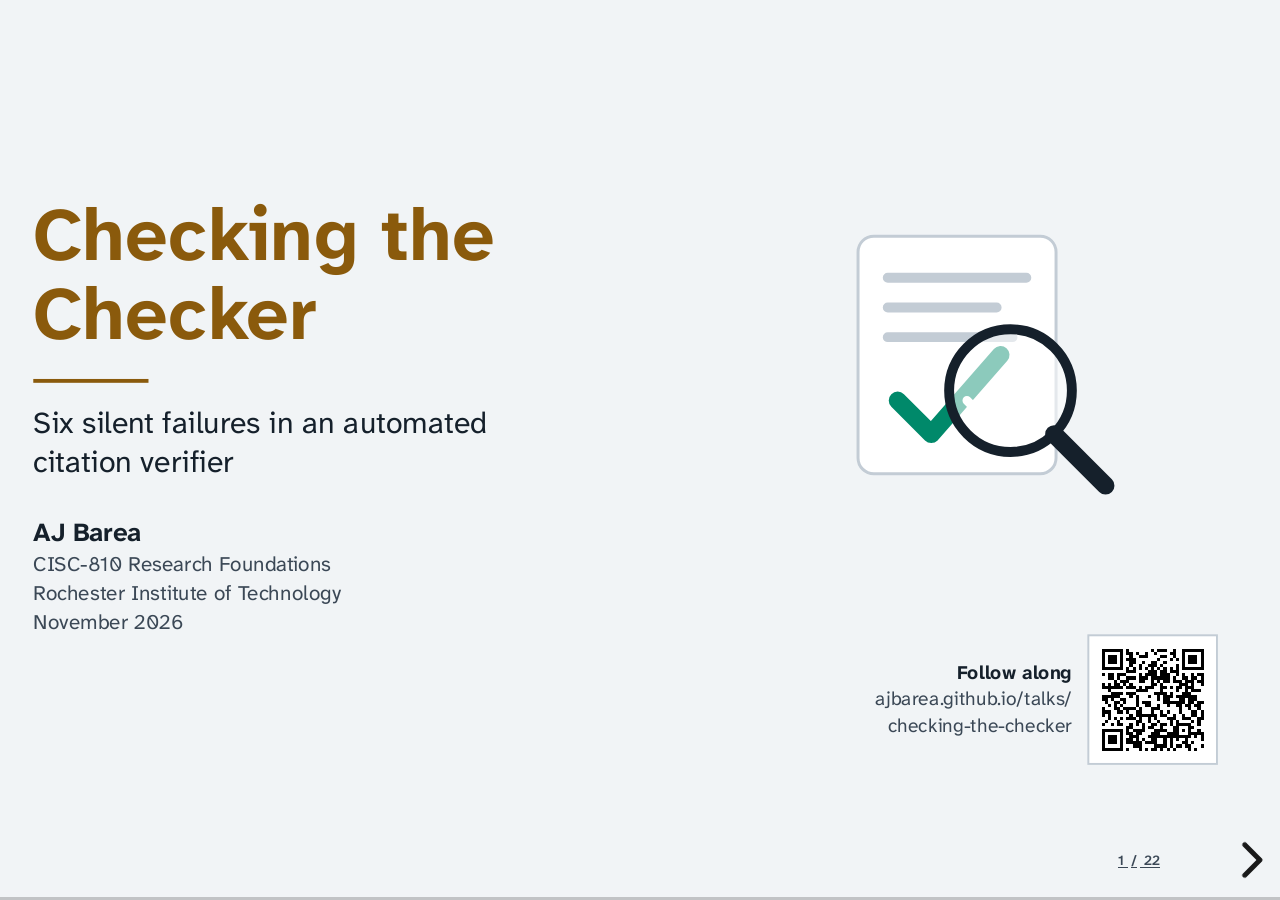
==== commit 85364e17: "Checking the Checker: bring back the title slide's paper and magnifying glass" ====
--- a/checking-the-checker/index.html
+++ b/checking-the-checker/index.html
@@ -24,6 +24,16 @@
     <p class="subtitle">Six silent failures in an automated citation verifier</p>
     <p class="byline"><b>AJ Barea</b><span>CISC-810 Research Foundations</span><span>Rochester Institute of Technology</span><span>November 2026</span></p>
   </div>
+  <svg class="lens-art" viewBox="0 0 320 320" role="img" aria-label="Drawing: a magnifying glass held over a green check mark finds the check mark hollow">
+    <rect class="sheet" x="36" y="40" width="200" height="240" rx="16"/>
+    <path class="rule" d="M66 82h140M66 112h110M66 142h126"/>
+    <path class="tick" data-motion="draw" data-dur="700" d="M76 206l34 34 70-80"/>
+    <g class="lens" data-motion="arrive" data-delay="800" data-dur="900">
+      <circle class="glass" cx="190" cy="196" r="62"/>
+      <path class="tick hollow" d="M146 206l34 34 40-46"/>
+      <path class="handle" d="M234 240l52 52"/>
+    </g>
+  </svg>
   <!-- qr:follow -->
   <div class="qr qr-follow">
     <p class="qr-label"><b>Follow along</b><span>ajbarea.github.io/talks/<wbr>checking-the-checker</span></p>
--- a/shared/deck.css
+++ b/shared/deck.css
@@ -1,38 +1,15 @@
-/* The forge: AJ's talks share one look. A cool marble ground, deep forge ink, a classical display
-   face for titles and a hyperlegible sans for reading. Bronze and gold mark AJ's own work and
+/* AJ's talks share one look: a cool light ground, deep ink, and Atkinson Hyperlegible for titles
+   and text. Bronze and gold mark AJ's own work and
    nothing else; vermilion is failure or risk; bluish green is the fix or a pass; sky blue is
    neutral context. Each role keeps its meaning in every deck and figure.
 
-   Contrast, measured: every text colour below clears 7:1 on marble and on card white, the gold
+   Contrast, measured: every text colour below clears 7:1 on the ground and on card white, the gold
    title colour 5.4:1 for large text. Marks: the four role colours sit at CIELAB lightness 78
    (sky), 65 (gold), 51 (green) and 39 (vermilion), so they part in greyscale too, and stay apart
    under simulated protan, deutan and tritan vision (CAM02-UCS distance 21 or more between any
    pair). A pale mark reaches 3:1 through its darker outline, the *-line colour.
    Sources: Okabe and Ito (2008) for the hues; Paul Tol's high-contrast scheme for the gold;
    Machado et al. (2009) for the simulation. */
-/* The display face is Marcellus for letters and Atkinson Hyperlegible for figures: Marcellus
-   draws 1 like a Roman I and 0 like an O, so "71" and "100" misread in a title. */
-@font-face {
-  font-family: "Forge Display";
-  src: url("fonts/marcellus-latin-400-normal.woff2") format("woff2");
-  font-weight: 400;
-  font-display: block;
-  unicode-range: U+0000-002F, U+003A-FFFF;
-}
-@font-face {
-  font-family: "Forge Display";
-  src: url("fonts/atkinson-hyperlegible-next-latin-wght-normal.woff2") format("woff2");
-  font-weight: 400;
-  font-display: block;
-  unicode-range: U+0030-0039;
-  size-adjust: 96%;
-}
-@font-face {
-  font-family: "Marcellus SC";
-  src: url("fonts/marcellus-sc-latin-400-normal.woff2") format("woff2");
-  font-weight: 400;
-  font-display: block;
-}
 @font-face {
   font-family: "Atkinson Hyperlegible Next";
   src: url("fonts/atkinson-hyperlegible-next-latin-wght-normal.woff2") format("woff2");
@@ -56,11 +33,11 @@
 
 :root {
   /* ground and ink */
-  --paper: #f1f4f6;      /* marble */
+  --paper: #f1f4f6;      /* ground */
   --card: #ffffff;
   --band: #e4e9ee;
   --line: #c3ccd5;
-  --ink: #15202b;        /* forge ink, 14.9:1 on marble */
+  --ink: #15202b;        /* ink, 14.9:1 on the ground */
   --muted: #3b4856;      /* 8.5:1 */
   --label: #24384c;
   /* roles: a fill for marks, a -line outline that reaches 3:1, an -ink for text (7:1), a -tint ground */
@@ -90,8 +67,8 @@
   --night-ink: #f1f4f6;
   --night-muted: #c3ccd5;
   --night-label: #8cc7ea;
-  --display: "Forge Display", Georgia, serif;
-  --display-sc: "Marcellus SC", "Marcellus", Georgia, serif;
+  --display: "Atkinson Hyperlegible Next", system-ui, "Segoe UI", Roboto, Arial, sans-serif;
+  --display-sc: var(--display);
   --sans: "Atkinson Hyperlegible Next", system-ui, "Segoe UI", Roboto, Arial, sans-serif;
   --mono: "Atkinson Hyperlegible Mono", ui-monospace, Consolas, Menlo, monospace;
 }
@@ -118,13 +95,12 @@
   height: 100%;
 }
 
-/* Claim titles in the inscription face: one weight, carried by size and spacing rather than bold. */
+/* Claim titles: bold, in the text face. */
 .reveal h1,
 .reveal h2 {
   margin: 0 0 20px;
   font-family: var(--display);
-  font-weight: 400;
-  font-variation-settings: "wght" 340; /* the figures, from a variable face, to Marcellus's stroke */
+  font-weight: 700;
   line-height: 1.14;
   letter-spacing: 0;
   color: var(--ink);
@@ -155,14 +131,14 @@
   text-underline-offset: 0.15em;
 }
 
-/* The chapter over a title, in small capitals: a Roman numeral, then its name (deck.js splits
-   "3 · My checker" into the two). */
+/* The chapter over a title: its number, then its name (deck.js splits "3 · My checker" into the
+   two). */
 .kicker {
   display: block;
   margin-bottom: 8px;
   font-family: var(--display-sc);
   font-size: 0.72em;
-  font-weight: 400;
+  font-weight: 700;
   letter-spacing: 0.02em;
   color: var(--muted);
 }
@@ -224,8 +200,7 @@
 
 .byline b {
   display: block;
-  font-family: var(--display-sc);
-  font-weight: 400;
+  font-weight: 700;
   font-size: 1.25em;
   color: var(--ink);
 }
@@ -314,8 +289,7 @@
 }
 
 .closing .contact b {
-  font-family: var(--display-sc);
-  font-weight: 400;
+  font-weight: 700;
   font-size: 1.2em;
   color: var(--ink);
 }
@@ -417,7 +391,7 @@
 }
 
 .steps li::before {
-  content: counter(step, upper-roman);
+  content: counter(step);
   display: block;
   font-family: var(--display);
   font-size: 1.5em;
@@ -464,7 +438,7 @@
 }
 
 /* Every slide is light: dark slides wash out under a lit room's lights. A backup divider is a
-   quiet centred title on the marble. */
+   quiet centred title on the ground. */
 .reveal .slides section.divider {
   display: grid !important;
   place-content: center;
@@ -505,7 +479,7 @@
 .tile:first-child { padding-left: 0; border-left: 0; }
 .tile.ours .num { color: var(--ours-line); }
 .tile p { margin: 0; font-size: 0.8em; line-height: 1.3; }
-.tile .num { margin-bottom: 10px; font-family: var(--display); font-variation-settings: "wght" 340; font-size: 2.1em; line-height: 1; color: var(--ink); }
+.tile .num { margin-bottom: 10px; font-family: var(--display); font-weight: 700; font-size: 2.1em; line-height: 1; color: var(--ink); }
 .open { margin-top: 30px; padding: 14px 22px; border-left: 5px solid var(--neutral-line); background: var(--neutral-tint); border-radius: 0 3px 3px 0; }
 .open-h { margin: 0 0 4px; font-size: 0.8em; font-weight: 700; color: var(--neutral-ink); }
 .open ul { margin: 0; padding-left: 22px; font-size: 0.8em; }
@@ -661,7 +635,7 @@
 .rail button {
   flex: none;
   padding: 4px 14px;
-  font: 400 16px var(--display-sc);
+  font: 600 16px var(--sans);
   letter-spacing: 0.02em;
   white-space: nowrap;
   color: var(--muted);
--- a/checking-the-checker/deck.css
+++ b/checking-the-checker/deck.css
@@ -3,7 +3,7 @@
    the step of a check each breaks: did not run (choosing what to check) darkest, wrong inputs
    (reading) in the middle, misreported (reporting) lightest. They part by lightness (L* 28, 49,
    75), so they read in greyscale and under colour-vision deficiency; the light one carries a 3:1
-   outline. Group text is one dark vermilion, 8:1 or more on marble and every tint. */
+   outline. Group text is one dark vermilion, 8:1 or more on the ground and every tint. */
 
 :root {
   --g-ink-all: #7a2405;
@@ -21,6 +21,13 @@
 .lead { margin: 18px 0 0; font-size: 0.86em; max-width: 72ch; color: var(--ink); }
 .context { margin: 0 0 14px; font-size: 0.7em; color: var(--muted); max-width: 70ch; }
 
+.lens-art { position: absolute; right: 120px; top: 96px; width: 330px; height: auto; overflow: visible; }
+.lens-art .sheet { fill: var(--card); stroke: var(--line); stroke-width: 3; }
+.lens-art .rule { stroke: var(--line); stroke-width: 10; stroke-linecap: round; fill: none; }
+.lens-art .tick { fill: none; stroke: var(--fix); stroke-width: 18; stroke-linecap: round; stroke-linejoin: round; }
+.lens-art .tick.hollow { stroke: var(--card); stroke-width: 9; }
+.lens-art .glass { fill: rgba(255, 255, 255, 0.55); stroke: var(--ink); stroke-width: 10; }
+.lens-art .handle { stroke: var(--ink); stroke-width: 18; stroke-linecap: round; }
 .qr-follow .qr-code, .qr-close .qr-code { outline: 2px solid var(--line); }
 
 /* Slide 2: the real output, then what I did and why it matters. */
@@ -129,6 +136,7 @@
 .runs-fig { margin: 0; }
 
 /* Phone feed: everything stacks, and the matrix becomes one card per tool. */
+.phone .title-slide .lens-art { position: static; display: block; width: 200px; margin: 24px 0 0; }
 .phone .point, .phone .panels { grid-template-columns: 1fr; gap: 18px; }
 .phone .term { font-size: 0.66em; }
 .phone .bar-row { grid-template-columns: 36px 1fr 90px; row-gap: 4px; }
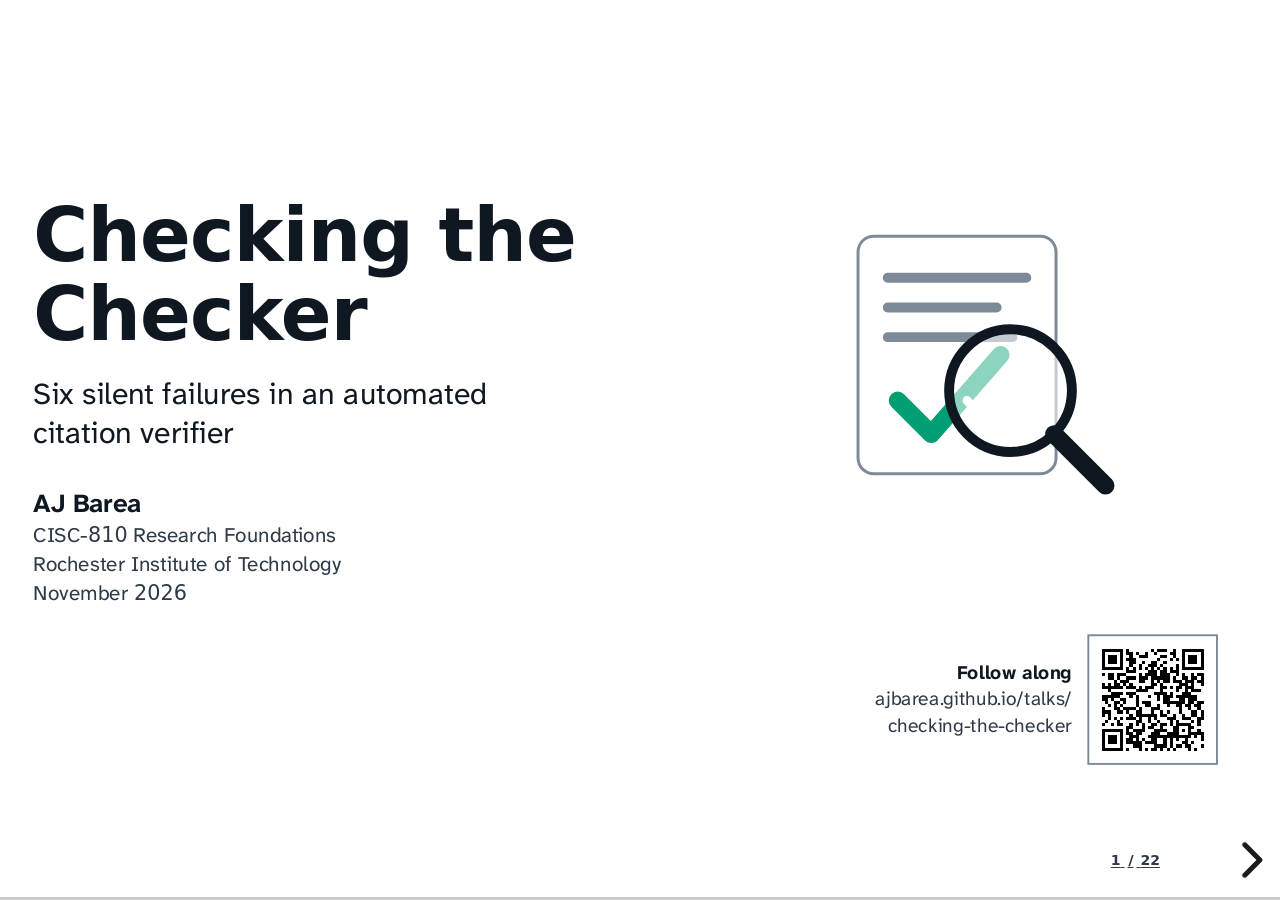
==== commit 6bfc89b4: "Checking the Checker: colours that hold up in a bright room, plain titles, a clickable backup index " ====
--- a/checking-the-checker/index.html
+++ b/checking-the-checker/index.html
@@ -99,7 +99,6 @@
   <p class="context">My checker, dokimasia, checks one bibliography of <span data-value="checker.entries"></span> entries that <span data-value="checker.papers"></span> of my papers share.</p>
   <figure class="cases-fig">
     <div class="bars" data-bars="cases"></div>
-    <figcaption class="legend"><span class="g-norun">Did not run</span><span class="g-input">Wrong inputs</span><span class="g-report">Misreported</span></figcaption>
   </figure>
   <p class="footnote">Bar: days from the commit that let a run go wrong to its fix (case 3: how long the flawed score existed), from the repository history.</p>
   <aside class="notes"><ul><li>dokimasia: <span data-value="checker.entries"></span> entries shared by <span data-value="checker.papers"></span> papers</li><li>Case 1: build said success with an empty bibliography for <span data-value="case1.days"></span> days</li><li>One tool, studied by its builder: shows these happen, not how often</li></ul></aside>
@@ -192,11 +191,26 @@
   <aside class="notes"><ul><li>Thank you; the slides are at the link</li><li>"I'm glad to take questions."</li><li>Backup: how each case was found, the tool runs, the sources</li></ul></aside>
 </section>
 
-<section class="backup divider">
+<section id="faq" class="backup faq-index">
   <h2>Backup slides</h2>
-</section>
-
-<section class="backup">
+  <p class="faq-sub">Frequently asked questions</p>
+  <ol class="faq">
+    <li><a href="#/faq-found">How was each failure found?</a></li>
+    <li><a href="#/faq-after">What does the checker print after the fixes?</a></li>
+    <li><a href="#/faq-new">Aren't these just ordinary bugs? What is new?</a></li>
+    <li><a href="#/faq-author">What can one tool, studied by its author, show?</a></li>
+    <li><a href="#/faq-public">Do the same failures turn up in other tools?</a></li>
+    <li><a href="#/faq-test">Why can't a test catch a check that never ran?</a></li>
+    <li><a href="#/faq-flags">How often is a flag false?</a></li>
+    <li><a href="#/faq-case6">Why did case 6's count change between runs?</a></li>
+    <li><a href="#/faq-method">How were the five other checkers tested?</a></li>
+    <li><a href="#/faq-cases">What happened in cases 3 to 5?</a></li>
+    <li><a href="#/faq-verified">What does "verified" mean here?</a></li>
+    <li><a href="#/faq-references">Where are the references?</a></li>
+  </ol>
+</section>
+
+<section id="faq-found" class="backup">
   <h2>How each failure was found: none by breaking checks on purpose</h2>
   <table class="data small-table found">
     <thead><tr><th>Case</th><th>What failed</th><th>How it was found</th></tr></thead>
@@ -210,10 +224,11 @@
     </tbody>
   </table>
   <p class="lead">Each fix was then confirmed by putting its defect back; that practice found none of the six. The test suite had <span data-value="checker.testsThen"></span> tests then. Case 1's paper was broken for <span data-value="case1.days"></span> days, but checks existed for only the last <span data-value="case1.checkedDays"></span>.</p>
+  <p class="back"><a href="#/faq">Back to the questions</a></p>
   <aside class="notes">Each one showed up as a result that didn't make sense, not through a test.</aside>
 </section>
 
-<section class="backup">
+<section id="faq-after" class="backup">
   <h2>What my checker printed after the fixes, where it used to stay silent</h2>
   <div class="cards" style="--n:1">
     <div class="card"><b>A lookup that got no answer</b><pre class="mini-out">bibcheck: unresolved -- identifier present, lookup did not answer (HTTP 406 x61):
@@ -221,29 +236,32 @@
   </div>
   <p class="lead">It was not given the two guard inputs from the other checkers: it checks a bibliography several papers share, inside their build, not one paper's PDF.</p>
   <p class="footnote">Output from the fixed code's run on the day of case 6 (September 21, 2026), when the checker was still named bibcheck.</p>
+  <p class="back"><a href="#/faq">Back to the questions</a></p>
   <aside class="notes">Failed lookups are never cached now, and each carries its reason.</aside>
 </section>
 
-<section class="backup">
+<section id="faq-new" class="backup">
   <h2>Aren't these just ordinary bugs? What is new</h2>
   <div class="cards" style="--n:3">
     <div class="card"><b>The defects are familiar</b><p>An ignored error code, a list kept by hand, a catch-all exception handler, a cache with no format version. Yuan et al.: 92% of catastrophic failures in five distributed systems came from mishandled non-fatal errors.</p></div>
     <div class="card"><b>The cost is not</b><p>Each one makes a false claim about someone else's document: "unresolved" tells a program chair an author may have cited something that does not exist. Registries keep two dates for one article, and a refusal looks like a missing entry.</p></div>
     <div class="card"><b>Closest work</b><p>Hill (2026) mutation-tests a verifier that passed a bundle without examining anything, a "vacuous pass". This paper adds the two groups that are not vacuous passes, and tests two guards on five other checkers.</p></div>
   </div>
+  <p class="back"><a href="#/faq">Back to the questions</a></p>
   <aside class="notes">The defects are familiar to any software engineer; what's specific is that each one makes a false claim about someone else's document. Closest work is Hill 2026, on vacuous passes; I add the other two groups and test guards on five other tools.</aside>
 </section>
 
-<section class="backup">
+<section id="faq-author" class="backup">
   <h2>One tool, studied by its author: what that can and cannot show</h2>
   <div class="cards" style="--n:2">
     <div class="card"><b>It shows the groups occur</b><p>A missing guard needs one counterexample: a tool that prints "All Clear!" for an unreadable PDF does so whatever the paper. In their public code, issues or commits, each group appears in at least two of the five other tools.</p></div>
     <div class="card limit"><b>It cannot show how often</b><p>Six is how many were noticed, and the three groups are a reading of them, not a tested taxonomy. The other tools ran once per input, and the network cut was total, so one server refusing requests was not tested on them.</p></div>
   </div>
+  <p class="back"><a href="#/faq">Back to the questions</a></p>
   <aside class="notes">Agreed, one system can't show how often. It can show the groups occur, and a missing guard needs only one counterexample.</aside>
 </section>
 
-<section class="backup">
+<section id="faq-public" class="backup">
   <h2>Each group turns up in the public record of at least two of the five tools</h2>
   <table class="data small-table">
     <thead><tr><th>Tool</th><th>Did not run</th><th>Wrong inputs</th><th>Misreported</th></tr></thead>
@@ -256,39 +274,43 @@
     </tbody>
   </table>
   <p class="footnote">"None found" is weak evidence: four of the five issue trackers hold eight issues or fewer. Code was read, not run; design means how a tool handles the case, not an observed failure.</p>
+  <p class="back"><a href="#/faq">Back to the questions</a></p>
   <aside class="notes">Read October 2026. Hallucinator has all three groups in its record; RefChecker has two, and its design already keeps checker failures apart from no match.</aside>
 </section>
 
-<section class="backup">
+<section id="faq-test" class="backup">
   <h2>Why a test cannot catch a check that never ran</h2>
   <div class="cards" style="--n:2">
     <div class="card"><b>The test runs the check</b><p>So it always sees the check run. Cases 1 and 2 left out a file or a check; no mutation exposes them, because there is no refusal to delete.</p></div>
     <div class="card"><b>The guard: work it out, name the gaps</b><p>The checker now finds every file with a <code>\documentclass</code> instead of reading a hand-kept list, and names each document it could not check. That code can be broken and tested, and the re-break caught all three changes to it.</p></div>
   </div>
   <p class="lead">A seventh failure, found after the study, is still open: no workflow ran the rendered check at all, so a stale local build missed <span data-value="case7.missing"></span> of <span data-value="case7.cited"></span> citations. Its guard belongs in the workflow, where no test of the tool reaches.</p>
+  <p class="back"><a href="#/faq">Back to the questions</a></p>
   <aside class="notes">Case 7 is still open: 55 days on October 19th.</aside>
 </section>
 
-<section class="backup">
+<section id="faq-flags" class="backup">
   <h2>At a 2% fabrication rate, most flags are false even for a precise verifier</h2>
   <div class="cards" style="--n:2">
     <div class="card"><b>Most flags are already false</b><p>Fabricated entries are rare: if 2% were fabricated, the most precise independent verifier Kim et al. tested would be right on about one flag in six.</p></div>
     <div class="card limit"><b>A checker's own failures add more</b><p>Badalova and Mayr advise checking by hand every reference marked "not found". Case 6 shows that label is not always a finding: the server refused, and the checker called it missing.</p></div>
   </div>
+  <p class="back"><a href="#/faq">Back to the questions</a></p>
   <aside class="notes">At a 2 percent base rate, about five in six flags are false even for the most precise verifier; a checker's own failures add to them.</aside>
 </section>
 
-<section class="backup">
+<section id="faq-case6" class="backup">
   <h2>Case 6: the count moved with the run, not with the bibliography</h2>
   <figure class="runs-fig">
     <p class="ylabel">Entries reported unresolved, five runs on one day</p>
     <div class="bars runs" data-runs="case6.runs" data-of="case6.entries"></div>
   </figure>
   <p class="lead">arXiv was refusing requests sent close together (HTTP 406), and the fetch caught every exception and returned nothing, so a refusal, a timeout and a missing identifier looked the same. The last run, on the fixed code, waited out each refusal, resolved <span data-value="case6.resolvedMore"></span> more and gave a reason for each of the <span data-value="case6.refusedLast"></span> left: all refused. Two weeks later, with no identifier changed, a scheduled run left none unresolved.</p>
+  <p class="back"><a href="#/faq">Back to the questions</a></p>
   <aside class="notes">Each failure now carries its reason, the summary says when a host was throttling, and failed lookups are never cached.</aside>
 </section>
 
-<section class="backup">
+<section id="faq-method" class="backup">
   <h2>How the five other checkers were tested</h2>
   <ul class="steps" style="--n:4">
     <li><b>Which tools</b>the five that Badalova and Mayr compared, at the cited versions</li>
@@ -297,20 +319,22 @@
     <li><b>Conditions</b>each in its own container, no API keys, once per input, October 2026</li>
   </ul>
   <p class="footnote">HalRef and Hallucinator also got the references as BibTeX for the network cut, because they misread this PDF's list. CheckIfExist, a browser app, ran through its own functions from a script.</p>
+  <p class="back"><a href="#/faq">Back to the questions</a></p>
   <aside class="notes">The middle guard, break it on purpose, needs each tool's own tests, so it ran on my checker only.</aside>
 </section>
 
-<section class="backup">
+<section id="faq-cases" class="backup">
   <h2>Cut for time: cases 3 to 5 up close</h2>
   <div class="cards" style="--n:3">
     <div class="card"><b>3 · A score that rewarded citing everything</b><p>Coverage counted all <span data-value="case3.entries"></span> entries in the shared file. A skeleton citing everything scored 100%; a real paper citing 20 scored <span data-value="case3.realScore"></span>% and failed. Now it compares against the keys the paper cites.</p></div>
     <div class="card"><b>4 · Two dates for one article</b><p>Crossref records an online date and a print year. One article was issued online on November 2, 2021 and printed in 2022; the bibliography cites 2022. Comparing only the first, the check warned on every run. Now either year passes.</p></div>
     <div class="card"><b>5 · A fix the cache undid</b><p>Records were cached for 14 days with no format marker, so on the first run after the fix, <span data-value="case5.fromCache"></span> came from the old cache. Records now carry a schema version, and an older one is fetched again.</p></div>
   </div>
+  <p class="back"><a href="#/faq">Back to the questions</a></p>
   <aside class="notes">All three are wrong inputs: the check ran, but read the wrong thing.</aside>
 </section>
 
-<section class="backup">
+<section id="faq-verified" class="backup">
   <h2>What "verified" means here, and what it does not</h2>
   <ul class="steps" style="--n:3">
     <li><b>Lint, offline</b>every entry has an identifier; no duplicate keys, dangling citations or orphaned entries; can block a commit</li>
@@ -319,10 +343,11 @@
   </ul>
   <p class="lead">None of these checks that the citing sentence describes the work correctly: <span data-value="field.quoteErrors"></span>% of quotations in medical journals do not (Jergas and Baethge, 2015).</p>
   <p class="footnote">During the study the checker was a script named bibcheck; it became dokimasia, a plugin in techne, on October 7, 2026.</p>
+  <p class="back"><a href="#/faq">Back to the questions</a></p>
   <aside class="notes">Verification here means the identifier resolves to the cited title, author and year.</aside>
 </section>
 
-<section class="backup">
+<section id="faq-references" class="backup">
   <h2>References</h2>
   <ul class="sources">
     <li>Z. Xu et al., GhostCite: A large-scale analysis of citation validity in the age of large language models, arXiv:2602.06718v2, 2026</li>
@@ -334,6 +359,7 @@
     <li>H. Jergas, C. Baethge, Quotation accuracy in medical journal articles, PeerJ, 2015</li>
     <li>Tools: CheckIfExist e460565, HalluCiteChecker v0.1.2, Hallucinator v0.2.4, HalRef v0.1.0, RefChecker v3.1.6; <a href="https://github.com/ajbarea/techne">techne</a> 13e74ff</li>
   </ul>
+  <p class="back"><a href="#/faq">Back to the questions</a></p>
 </section>
 
 </div>
--- a/shared/deck.css
+++ b/shared/deck.css
@@ -784,3 +784,54 @@
   font-family: var(--display);
   color: var(--muted);
 }
+
+/* ---------------------------------------------- backup index and way back -- */
+/* The way back sits bottom left, clear of the slide number and arrows at the right. */
+.back { position: absolute; bottom: 0; left: 8px; margin: 0; font-size: 0.8em; }
+.back a { display: inline-block; padding: 4px 0; }
+.back a::before { content: "\2190  "; }
+.phone .back { position: static; margin-top: 18px; }
+.phone .back a {
+  display: inline-flex;
+  align-items: center;
+  min-height: 44px;
+  padding: 0 18px;
+  border: 1px solid var(--line);
+  border-radius: 3px;
+  background: var(--card);
+  text-decoration: none;
+}
+
+/* The FAQ index opens the backup like the quiet divider: a muted centred title over its rule. */
+.faq-index h2 {
+  margin: 10px 0 0;
+  text-align: center;
+  font-size: 1.6em;
+  color: var(--muted);
+}
+.faq-index h2::after {
+  content: "";
+  display: block;
+  width: 120px;
+  height: 2px;
+  margin: 16px auto 0;
+  background: var(--line);
+}
+.faq-index .faq-sub {
+  margin: 14px 0 18px;
+  text-align: center;
+  font-weight: 700;
+  font-size: 0.85em;
+  color: var(--muted);
+}
+
+.faq {
+  columns: 2;
+  column-gap: 40px;
+  margin: 8px 0 0;
+  padding-left: 1.4em;
+  font-size: 0.8em;
+}
+
+.faq li { margin-bottom: 8px; break-inside: avoid; }
+.phone .faq { columns: 1; }
--- a/checking-the-checker/deck.css
+++ b/checking-the-checker/deck.css
@@ -1,22 +1,41 @@
 /* ---------------------------------------------------- checking the checker -- */
-/* The three failure groups are all failures, so all three take the risk colour, in the order of
-   the step of a check each breaks: did not run (choosing what to check) darkest, wrong inputs
-   (reading) in the middle, misreported (reporting) lightest. They part by lightness (L* 28, 49,
-   75), so they read in greyscale and under colour-vision deficiency; the light one carries a 3:1
-   outline. Group text is one dark vermilion, 8:1 or more on the ground and every tint. */
+/* Type: letters in Atkinson Hyperlegible for reading; digits and titles in the system sans, so a
+   zero is a plain zero. A character outside this unicode-range falls through to the next family. */
+@font-face { font-family: "Talk Text"; src: url("../shared/fonts/atkinson-hyperlegible-next-latin-wght-normal.woff2") format("woff2"); font-weight: 200 800; font-style: normal; font-display: block; unicode-range: U+0000-002F, U+003A-10FFFF; }
+@font-face { font-family: "Talk Text"; src: url("../shared/fonts/atkinson-hyperlegible-next-latin-wght-italic.woff2") format("woff2"); font-weight: 200 800; font-style: italic; font-display: block; unicode-range: U+0000-002F, U+003A-10FFFF; }
+
+/* Bright-room palette, for this talk only: white ground, near-black text, one job per colour.
+   The three failure groups differ in hue and in lightness: plum, orange, sky. Chosen as the set
+   farthest apart in CAM02-UCS across normal, protan, deutan and tritan vision with room light
+   added at 30% of projector white. Red is a wrong verdict. Green is the check mark, as a mark only.
+   Pale fills are avoided: room light erases them, so state is carried by outlines and symbols. */
 
 :root {
-  --g-ink-all: #7a2405;
-  --g-norun: #7a2405;  --g-norun-ink: var(--g-ink-all);  --g-norun-tint: #f2dcd2;
-  --g-input: #c4512b;  --g-input-ink: var(--g-ink-all);  --g-input-tint: #f7e5dd;
-  --g-report: #edaa8e; --g-report-ink: var(--g-ink-all); --g-report-tint: #fcf1ec;
+  --display: system-ui, "Segoe UI", Calibri, Roboto, "Helvetica Neue", Arial, sans-serif;
+  --sans: "Talk Text", system-ui, "Segoe UI", Calibri, Roboto, "Helvetica Neue", Arial, sans-serif;
+  --paper: #ffffff; --card: #ffffff; --band: #d5dce3; --line: #7d8a97;
+  --ink: #0f1720; --muted: #2e3a47; --label: #1c2733;
+  --ours: #0f1720; --ours-line: #0f1720; --ours-ink: #0f1720; --ours-tint: #ffffff;
+  --risk: #c8102e; --risk-line: #c8102e; --risk-ink: #8e0b20; --risk-tint: #fde3e6;
+  --fix: #009e73; --fix-line: #00805d; --fix-ink: #00573f; --fix-tint: #ffffff;
+  --neutral: #9aa6b2; --neutral-line: #4a5663; --neutral-ink: #2e3a47; --neutral-tint: #ffffff;
+  --g-norun: #6a1b6e; --g-norun-ink: #5a1460; --g-norun-tint: #f1dff2;
+  --g-input: #e66100; --g-input-ink: #7f2f00; --g-input-tint: #fde2cc;
+  --g-report: #33bbee; --g-report-ink: #0a4a6a; --g-report-tint: #d3f0fb;
   --bad-tint: var(--risk-tint); --good-tint: var(--fix-tint); --warn-tint: var(--neutral-tint); --warn-ink: var(--neutral-ink);
 }
 
 .g-norun { --g: var(--g-norun); --g-ink: var(--g-norun-ink); --g-tint: var(--g-norun-tint); }
 .g-input { --g: var(--g-input); --g-ink: var(--g-input-ink); --g-tint: var(--g-input-tint); }
-.g-report { --g: var(--g-report); --g-ink: var(--g-report-ink); --g-tint: var(--g-report-tint); --g-line: var(--risk-line); }
+.g-report { --g: var(--g-report); --g-ink: var(--g-report-ink); --g-tint: var(--g-report-tint); --g-line: #0a6a96; }
 .g-norun, .g-input { --g-line: var(--g); }
+
+.reveal h1, .reveal h2 { font-weight: 650; letter-spacing: -0.01em; }
+.kicker { font-size: 0.66em; font-weight: 600; letter-spacing: 0.06em; text-transform: uppercase; color: var(--label); }
+.kicker .num { margin: 0; padding: 0; border: 0; color: inherit; }
+.kicker .num::after { content: " \00B7"; }
+.title-slide h1::after, .closing h2::after, .faq-index h2::after { display: none; }
+.backup:has(.back) .footnote { bottom: 40px; }
 
 .lead { margin: 18px 0 0; font-size: 0.86em; max-width: 72ch; color: var(--ink); }
 .context { margin: 0 0 14px; font-size: 0.7em; color: var(--muted); max-width: 70ch; }
@@ -33,18 +52,18 @@
 /* Slide 2: the real output, then what I did and why it matters. */
 .point { display: grid; grid-template-columns: 700px 1fr; gap: 36px; align-items: start; margin-top: 26px; }
 .term-fig { margin: 0; }
-.term { padding: 40px 38px; border-radius: 3px; background: var(--ink); font: 1.02em/1.75 var(--mono); color: #f1f4f6; }
+.term { padding: 36px 34px; border-radius: 3px; background: var(--card); border: 3px solid var(--ink); font: 1.02em/1.75 var(--mono); color: var(--ink); }
 .term p { margin: 0; }
-.term .cmd { color: #c3ccd5; }
-.term .nothing { color: #f2c66d; }
-.term .ok { color: #7fd8b8; font-weight: 700; }
+.term .cmd { color: var(--muted); }
+.term .nothing { width: fit-content; padding: 0 8px; background: #fde3e6; font-weight: 700; }
+.term .ok { width: fit-content; padding: 0 8px; background: #c9efdf; font-weight: 700; }
 .term-fig figcaption { display: flex; gap: 14px; margin-top: 20px; }
 .term-fig figcaption span { padding: 6px 14px; border-radius: 3px; font-size: 0.74em; font-weight: 700; }
 .tag-read { background: var(--risk-tint); color: var(--risk-ink); border: 1px solid var(--risk-line); }
 .tag-said { background: var(--card); color: var(--ink); border: 1px solid var(--line); }
-.claim p { margin: 0 0 22px; padding: 18px 22px; border-left: 5px solid var(--ours-line); background: var(--ours-tint); border-radius: 0 3px 3px 0; font-size: 0.86em; }
+.claim p { margin: 0 0 22px; padding: 14px 22px; border-left: 8px solid var(--ours-line); font-size: 0.86em; }
 .claim b { color: var(--ours-ink); }
-.claim p + p { border-left-color: var(--neutral-line); background: var(--card); }
+.claim p + p { border-left-color: var(--neutral-line); }
 .claim p + p b { color: var(--neutral-ink); }
 
 /* Slide 3: three small panels from the field. */
@@ -69,31 +88,30 @@
 /* Slide 4: one bar per case, coloured by group. */
 .cases-fig { margin: 0; }
 .bars { display: grid; gap: 10px; }
-.bar-row { display: grid; grid-template-columns: 40px 520px 1fr 150px; gap: 14px; align-items: center; }
-.case-n { display: grid; place-items: center; width: 36px; height: 36px; border-radius: 50%; background: var(--g-tint); border: 2px solid var(--g-line); font-weight: 700; font-size: 0.7em; color: var(--g-ink); }
-.bar-label { font-size: 0.7em; line-height: 1.25; }
-.bar-track { height: 30px; border-radius: 2px; background: var(--band); overflow: hidden; }
-.bar-fill { display: block; height: 100%; min-width: 4px; box-sizing: border-box; background: var(--g); border: 1.5px solid var(--g-line); }
-.bar-value { font-size: 0.7em; font-weight: 700; color: var(--g-ink); }
-.legend { display: flex; gap: 22px; margin-top: 16px; font-size: 0.66em; }
-.legend span { display: inline-flex; align-items: center; gap: 8px; font-weight: 700; color: var(--g-ink); }
-.legend span::before { content: ""; width: 18px; height: 18px; box-sizing: border-box; border-radius: 2px; background: var(--g); border: 1.5px solid var(--g-line); }
+.bar-group { margin: 8px 0 -4px; font-size: 0.72em; font-weight: 800; color: var(--g-ink); }
+.bar-group:first-child { margin-top: 0; }
+.bar-row { display: grid; grid-template-columns: 40px 560px 1fr 140px; gap: 14px; align-items: center; }
+.case-n { display: grid; place-items: center; width: 36px; height: 36px; border-radius: 50%; background: var(--card); border: 4px solid var(--g-line); box-sizing: border-box; font-weight: 800; font-size: 0.7em; color: var(--ink); }
+.bar-label { font-size: 0.74em; line-height: 1.25; }
+.bar-track { height: 32px; border-left: 2px solid var(--ink); overflow: hidden; }
+.bar-fill { display: block; height: 100%; min-width: 6px; box-sizing: border-box; background: var(--g); border: 2px solid var(--g-line); }
+.bar-value { font-size: 0.74em; font-weight: 800; color: var(--ink); }
 
 /* Slide 5: the three steps of a check, a group, its cases and its guard under each. */
 .stages { display: grid; grid-template-columns: 1fr 40px 1fr 40px 1fr; align-items: stretch; margin-top: 8px; }
-.stage { display: flex; flex-direction: column; padding: 14px 16px 16px; border-radius: 3px; border: 1px solid var(--g-line); border-top: 6px solid var(--g); background: var(--g-tint); }
+.stage { display: flex; flex-direction: column; padding: 14px 16px 16px; border-radius: 3px; border: 3px solid var(--g-line); border-top: 14px solid var(--g); background: var(--g-tint); }
 .stage p { margin: 0; }
-.stage .gname { font-size: 0.7em; font-weight: 700; color: var(--g-ink); }
+.stage .gname { font-size: 0.78em; font-weight: 800; color: var(--g-ink); }
 .stage .sname { margin-top: 2px; font-size: 0.92em; font-weight: 700; }
 .stage .scases { margin-top: 10px; font-size: 0.74em; line-height: 1.3; }
-.stage .guard { margin-top: auto; padding: 10px 12px; border: 2px solid var(--fix-line); border-radius: 3px; background: var(--card); font-size: 0.74em; font-weight: 600; line-height: 1.3; }
+.stage .guard { margin-top: auto; padding: 10px 12px; border: 2px solid var(--ink); border-radius: 3px; background: var(--card); font-size: 0.74em; font-weight: 600; line-height: 1.3; }
 .stage .scases + .guard { margin-top: 14px; }
-.glabel { display: block; font-size: 0.9em; font-weight: 700; color: var(--fix-ink); }
+.glabel { display: block; font-size: 0.9em; font-weight: 800; color: var(--ink); }
 .stages .arrow { display: grid; place-items: center; font-size: 1.2em; color: var(--muted); }
 .reach { display: grid; grid-template-columns: 1fr 2fr; gap: 0; margin: 18px 0 0; font-size: 0.72em; font-weight: 600; text-align: center; }
-.reach span { padding: 8px 12px; border-top: 4px solid; }
-.reach-no { border-color: var(--g-norun) !important; color: var(--g-norun-ink); margin-right: 20px; }
-.reach-yes { border-color: var(--fix-line) !important; color: var(--fix-ink); }
+.reach span { padding: 8px 12px; border-top: 6px solid; color: var(--ink); }
+.reach-no { border-color: var(--g-norun) !important; margin-right: 20px; }
+.reach-yes { border-color: var(--fix) !important; }
 
 /* Slide 6: one column per defect put back, grouped by case; an empty dashed column is a miss. */
 .rebreak-fig { margin: 0; }
@@ -110,20 +128,22 @@
 .misses { display: flex; gap: 26px; margin: 14px 0 0; padding: 0; list-style: none; font-size: 0.66em; }
 .misses li::before { content: "\2715  "; font-weight: 700; color: var(--g-norun-ink); }
 .misses b { color: var(--g-norun-ink); }
-.after { margin: 10px 0 0; font-size: 0.7em; font-weight: 700; color: var(--fix-ink); }
+.after { margin: 10px 0 0; font-size: 0.7em; font-weight: 700; color: var(--ink); }
 
 /* Slide 7: five tools by three faults. */
 table.matrix { width: 100%; margin-top: 6px; border-collapse: separate; border-spacing: 6px; font-size: 0.64em; }
 .matrix th { text-align: left; font-weight: 700; color: var(--label); }
 .matrix thead th { padding: 0 8px 2px; line-height: 1.2; vertical-align: bottom; }
 .matrix tbody th { padding: 0 10px 0 12px; white-space: nowrap; color: var(--ink); border-left: 6px solid transparent; }
-.matrix tr.clean-nothing th { border-left-color: var(--risk); color: var(--risk-ink); background: var(--risk-tint); }
+.matrix tr.clean-nothing th { border-left-color: var(--risk); color: var(--ink); }
 .matrix td { padding: 7px 10px; border-radius: 2px; line-height: 1.25; }
 .matrix .mark, .key .mark { display: inline-block; width: 1.2em; font-weight: 800; }
-.k-bad { background: var(--risk-tint); color: var(--risk-ink); box-shadow: inset 0 0 0 1.5px var(--risk-line); }
-.k-good { background: var(--fix-tint); color: var(--fix-ink); }
-.k-warn, .k-mixed { background: var(--warn-tint); color: var(--warn-ink); }
-.k-none { background: var(--band); color: var(--muted); }
+.k-bad { background: var(--risk-tint); color: var(--ink); font-weight: 700; box-shadow: inset 0 0 0 3px var(--risk-line); }
+.k-bad .mark { color: var(--risk-ink); }
+.k-good { color: var(--ink); }
+.k-good .mark { color: var(--fix-ink); }
+.k-warn, .k-mixed { color: var(--ink); }
+.k-none { color: var(--muted); }
 .key { display: flex; flex-wrap: wrap; gap: 10px; margin: 8px 6px 0; font-size: 0.64em; }
 .key > span { padding: 4px 10px; border-radius: 2px; }
 
@@ -155,10 +175,8 @@
 .phone .col-word { display: none; }
 .phone .col-case, .phone .col-num { font-size: 0.66em; }
 .phone .misses { flex-direction: column; gap: 6px; }
-.phone .legend { flex-wrap: wrap; gap: 12px; }
 .phone table.matrix, .phone .matrix tbody, .phone .matrix tr, .phone .matrix th, .phone .matrix td { display: block; }
 .phone .matrix thead { display: none; }
-.phone .matrix tr { margin-bottom: 12px; }
 .phone .matrix td::before { content: attr(data-label) ": "; font-weight: 700; }
 .phone .small-table { font-size: 0.66em; }
 .phone .panel { padding: 10px 14px; }
@@ -172,8 +190,6 @@
 .phone .stage .scases { margin-top: 6px; }
 .phone .stage .scases + .guard { margin-top: 8px; }
 .phone .stages .arrow { height: 22px; font-size: 0.9em; }
-.phone .matrix tr { margin-bottom: 8px; }
-.phone .matrix td { padding: 3px 8px; margin-top: 3px; }
 .phone .key { gap: 6px; }
 .phone table.small-table, .phone .small-table tbody, .phone .small-table tr, .phone .small-table td { display: block; }
 .phone .small-table thead { display: none; }
@@ -181,21 +197,15 @@
 .phone .small-table td { padding: 2px 0; border: 0; }
 .phone .small-table td:first-child { font-weight: 700; }
 .phone .small-table td[data-label]::before { content: attr(data-label) ": "; font-weight: 700; color: var(--label); }
-.phone table.matrix, .phone .key { font-size: 0.68em; }
-.phone .matrix tr { margin-bottom: 4px; }
-.phone .matrix td { margin-top: 2px; line-height: 1.2; }
-.phone .matrix tbody th { padding-top: 2px; }
 .phone .reach { margin-top: 8px; }
 .phone .reach span { padding: 6px 8px; }
-.phone .matrix tr { margin-bottom: 2px; }
-.phone .matrix td { padding: 2px 6px; }
 .phone .stage .scases, .phone .stage .guard { font-size: 0.68em; }
 .phone .reach { font-size: 0.66em; }
 .phone .glabel { font-size: 0.96em; }
 
 /* Round-1 review: excerpt marks, group-labelled matrix heads, neutral misses and slide 3 accents. */
-.term .gap { color: #c3ccd5; }
-.matrix thead th.g-norun, .matrix thead th.g-report { border-top: 6px solid var(--g); color: var(--ink); }
+.term .gap { color: var(--muted); }
+.matrix thead th.g-norun, .matrix thead th.g-report { border-top: 10px solid var(--g); color: var(--ink); }
 .matrix .hg { display: block; font-size: 1em; font-weight: 700; color: var(--g-ink); }
 .col.miss .col-fill { border-color: var(--muted) !important; }
 .col.miss .col-num, .misses li::before, .misses b { color: var(--ink) !important; }
@@ -203,7 +213,7 @@
 .hbar .fill { background: var(--neutral); box-shadow: inset 0 0 0 1.5px var(--neutral-line); }
 .ends b, .hbar.now b, .panel .big { color: var(--ink); }
 .panel.accent { border-color: var(--ink); }
-.mini-out { margin: 6px 0 0; padding: 10px 12px; border-radius: 3px; background: var(--ink); color: #f1f4f6; font: 0.66em/1.4 var(--mono); white-space: pre-wrap; }
+.mini-out { margin: 6px 0 0; padding: 10px 12px; border-radius: 3px; background: var(--card); border: 2px solid var(--ink); color: var(--ink); font: 0.66em/1.4 var(--mono); white-space: pre-wrap; }
 .phone .reveal h2 { font-size: 1.32em; }
 .phone .stages .arrow { display: none; }
 .phone .stages { gap: 8px; }
@@ -215,3 +225,10 @@
 .phone .panel .big { font-size: 1.8em; }
 .phone .axis-bar { height: 28px; margin-top: 18px; }
 .phone .lead { font-size: 0.74em; }
+
+/* Phone: each tool is a block under its name, the wrong verdicts outlined. */
+.phone .matrix tr { margin-bottom: 6px; padding-top: 3px; border-top: 2px solid var(--ink); }
+.phone .matrix tbody th { padding: 0 0 1px; font-size: 1.08em; border-left: 0; }
+.phone .matrix tr.clean-nothing th { color: var(--ink); }
+.phone .matrix td { padding: 2px 6px; margin-top: 2px; line-height: 1.2; }
+.phone .bar-group { margin: 6px 0 -2px; }
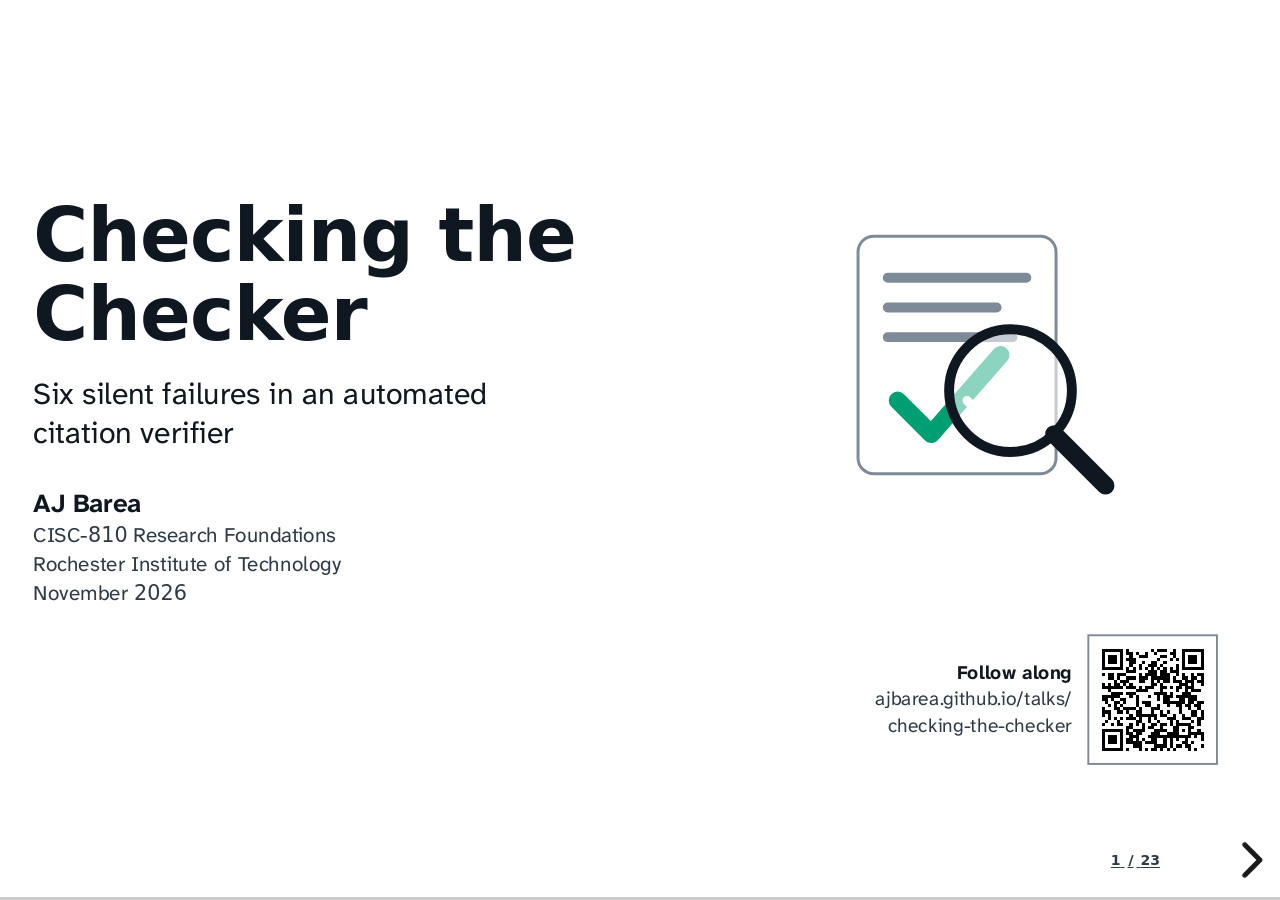
==== commit dfa6d1ab: "Checking the Checker: stepped exports for static files, shorter slide text, one backup slide Adds sc" ====
--- a/checking-the-checker/index.html
+++ b/checking-the-checker/index.html
@@ -58,7 +58,7 @@
       <figcaption><span class="tag-read">Checked: nothing</span><span class="tag-said fragment" data-fragment-index="0">Said: all OK</span></figcaption>
     </figure>
     <div class="claim fragment" data-fragment-index="1">
-      <p><b>What I did:</b> traced six silent failures in my own citation checker, sorted them into three groups with a guard for each, and tested two guards on five public checkers.</p>
+      <p><b>What I did:</b> found six silent failures in my own citation checker, sorted them into three groups, gave each a guard, and tried two guards on five public checkers.</p>
       <p><b>Why you should care:</b> your tests, CI and linters say "all clear" too. If a tool can't fail, "all clear" tells you nothing.</p>
     </div>
   </div>
@@ -100,7 +100,7 @@
   <figure class="cases-fig">
     <div class="bars" data-bars="cases"></div>
   </figure>
-  <p class="footnote">Bar: days from the commit that let a run go wrong to its fix (case 3: how long the flawed score existed), from the repository history.</p>
+  <p class="footnote">Bar: days the failure lasted, from the repository history.</p>
   <aside class="notes"><ul><li>dokimasia: <span data-value="checker.entries"></span> entries shared by <span data-value="checker.papers"></span> papers</li><li>Case 1: build said success with an empty bibliography for <span data-value="case1.days"></span> days</li><li>One tool, studied by its builder: shows these happen, not how often</li></ul></aside>
 </section>
 
@@ -129,8 +129,7 @@
       <p class="guard fragment" data-fragment-index="3"><span class="glabel">Guard</span><span data-value="groups.report.guard"></span></p>
     </div>
   </div>
-  <p class="reach fragment" data-fragment-index="4"><span class="reach-no">A test of a check runs the check, so it can never see a check that didn't run.</span><span class="reach-yes">A test can catch wrong inputs and misreported results.</span></p>
-  <p class="footnote">A case sits at the first step whose output was wrong.</p>
+  <p class="reach fragment" data-fragment-index="4"><span class="reach-no">A test runs the check, so it never sees one that didn't run.</span><span class="reach-yes">A test can catch wrong inputs and misreported results.</span></p>
   <aside class="notes"><ul><li>A check chooses what to check, reads inputs, reports: each group fails one step and gets its own guard</li><li>Did not run (cases 1, 2): guard, work out what to check and name what was skipped. Wrong inputs (3 to 5): guard, break the check on purpose</li><li>Misreported (6, arXiv refusals): guard, no answer but "not found". Then: a test never sees a check that didn't run</li></ul></aside>
 </section>
 
@@ -142,37 +141,44 @@
     <div class="rebreak" data-columns="rebreak.mutations"></div>
     <p class="after fragment">Both misses now have tests.</p>
   </figure>
-  <p class="footnote">Paper term: fault injection.</p>
   <aside class="notes"><ul><li><span data-value="rebreak.total"></span> small changes that break my six fixes again</li><li><span data-value="rebreak.caught"></span> caught; 2 got through: an empty compiled bibliography, the removed refusal line</li><li>Both misses have tests now</li></ul></aside>
 </section>
 
 <section data-chapter="4 · Other checkers">
   <span class="kicker">4 · Other checkers</span>
   <h2>Three of five public checkers printed a clean result after checking nothing</h2>
-  <table class="matrix" data-matrix="checkers.tools" data-clean="checkers.cleanAfterNothing" data-all="checkers.allNotFound" data-count="checkers.toolCount">
-    <thead><tr><th scope="col">Tool</th><th scope="col" class="g-norun" data-short="Unreadable PDF"><span class="hg">Did not run</span>Unreadable PDF</th><th scope="col" class="g-norun" data-short="No references"><span class="hg">Did not run</span>No reference section</th><th scope="col" class="g-report fragment" data-fragment-index="1" data-short="Network cut"><span class="hg">Misreported</span>Network cut, 10 real references</th></tr></thead>
+  <table class="matrix" data-matrix="checkers.tools" data-clean="checkers.cleanAfterNothing" data-all="checkers.allNotFound" data-count="checkers.toolCount" data-clean-label="Clean result after nothing to check" data-other-label="No clean result after nothing to check">
+    <thead>
+      <tr><th scope="col" rowspan="2">Tool</th><th scope="colgroup" colspan="2" class="g-norun"><span class="hg">Did not run: nothing to check</span></th><th scope="col" class="g-report fragment" data-fragment-index="1"><span class="hg">Misreported</span></th></tr>
+      <tr><th scope="col" data-short="Unreadable PDF">Unreadable PDF</th><th scope="col" data-short="No references">No reference section</th><th scope="col" class="fragment" data-fragment-index="1" data-short="Network cut">Network cut, 10 real references</th></tr>
+    </thead>
   </table>
-  <p class="key"><span class="k-bad"><span class="mark" aria-hidden="true">✕</span>clean verdict, or "not found" for a lookup that failed</span><span class="k-good"><span class="mark" aria-hidden="true">✓</span>said so</span><span class="k-warn"><span class="mark" aria-hidden="true">!</span>warned, then went on</span><span class="k-mixed"><span class="mark" aria-hidden="true">~</span>mixed</span><span class="k-none"><span class="mark" aria-hidden="true">–</span>does not apply</span></p>
+  <p class="key"><span class="k-bad"><span class="mark" aria-hidden="true">✕</span>clean verdict<span class="fragment" data-fragment-index="1">, or “not found” for a failed lookup</span></span><span class="k-good"><span class="mark" aria-hidden="true">✓</span>said it checked nothing</span><span class="k-warn"><span class="mark" aria-hidden="true">!</span>warned, then went on</span><span class="k-mixed fragment" data-fragment-index="1"><span class="mark" aria-hidden="true">~</span>mixed</span><span class="k-none fragment" data-fragment-index="1"><span class="mark" aria-hidden="true">–</span>does not apply</span></p>
   <p class="footnote">The five tools a 2026 comparison study tested, run once per input with no API keys, October 2026.</p>
-  <aside class="notes"><ul><li>The 5 tools a 2026 study compared; two kinds of nothing to check</li><li><span data-value="checkers.cleanAfterNothing"></span> of <span data-value="checkers.toolCount"></span> printed a clean verdict anyway</li><li>Network cut, 10 real references: <span data-value="checkers.allNotFound"></span> reported all as not found</li></ul></aside>
-</section>
-
-<section data-conclusion data-chapter="5 · Conclusion">
-  <span class="kicker">5 · Conclusion</span>
+  <aside class="notes"><ul><li>The 5 tools a 2026 study compared; two kinds of nothing to check</li><li><span data-value="checkers.cleanAfterNothing"></span> of <span data-value="checkers.toolCount"></span> printed a clean verdict anyway</li><li>Network cut, 10 real references, 4 tools (HalluCiteChecker is local): <span data-value="checkers.allNotFound"></span> reported all as not found</li></ul></aside>
+</section>
+
+<section data-conclusion>
   <h2>A checker's all-clear counts only if it can fail and names what it skipped</h2>
   <div class="recap" data-motion="stagger" data-child="rise" data-step="150">
-    <div class="tile"><p class="num">6 in 3</p><p>silent failures in my checker, in three groups, each with its own guard</p></div>
-    <div class="tile"><p class="num"><span data-value="rebreak.caught"></span> of <span data-value="rebreak.total"></span></p><p>re-breaks of my six fixes caught by today's tests</p></div>
+    <div class="tile"><p class="num" data-value="cases.length"></p><p>silent failures found in my own checks, in three groups</p></div>
+    <div class="tile"><p class="num"><span data-value="rebreak.caught"></span> of <span data-value="rebreak.total"></span></p><p>changes that broke my fixes again, caught by today's tests</p></div>
     <div class="tile"><p class="num"><span data-value="checkers.cleanAfterNothing"></span> of <span data-value="checkers.toolCount"></span></p><p>public checkers printed a clean result after checking nothing</p></div>
+  </div>
+  <p class="guards-h">One guard for each group</p>
+  <div class="guards">
+    <div class="g-item g-norun"><p class="gname" data-value="groups.norun.name"></p><p data-value="groups.norun.guard"></p></div>
+    <div class="g-item g-input"><p class="gname" data-value="groups.input.name"></p><p data-value="groups.input.guard"></p></div>
+    <div class="g-item g-report"><p class="gname" data-value="groups.report.name"></p><p data-value="groups.report.guard"></p></div>
   </div>
   <div class="open">
     <p class="open-h">Open problems</p>
     <ul>
-      <li>How often these failures occur: these cases show only that they do</li>
+      <li>How often these failures occur</li>
       <li>Whether the guards find new defects, or find them earlier than other practices</li>
     </ul>
   </div>
-  <aside class="notes"><ul><li>An all-clear counts only if the checker can fail and names what it skipped</li><li>6 failures in 3 groups; <span data-value="rebreak.caught"></span> of <span data-value="rebreak.total"></span> re-breaks caught; <span data-value="checkers.cleanAfterNothing"></span> of <span data-value="checkers.toolCount"></span> clean after nothing</li><li>Open: how often these happen; whether the guards find new defects. "That's my talk."</li></ul></aside>
+  <aside class="notes"><ul><li><span data-value="cases.length"></span> failures found, 3 groups, one guard each; <span data-value="rebreak.caught"></span> of <span data-value="rebreak.total"></span> caught; <span data-value="checkers.cleanAfterNothing"></span> of <span data-value="checkers.toolCount"></span> clean after nothing</li><li>Open: how often these happen; whether the guards find new defects</li><li>Next green check: could it have failed, and what did it skip? "That's my talk."</li></ul></aside>
 </section>
 
 <section class="closing">
@@ -195,6 +201,7 @@
   <h2>Backup slides</h2>
   <p class="faq-sub">Frequently asked questions</p>
   <ol class="faq">
+    <li><a href="#/faq-models">Why do language models invent references?</a></li>
     <li><a href="#/faq-found">How was each failure found?</a></li>
     <li><a href="#/faq-after">What does the checker print after the fixes?</a></li>
     <li><a href="#/faq-new">Aren't these just ordinary bugs? What is new?</a></li>
@@ -208,6 +215,17 @@
     <li><a href="#/faq-verified">What does "verified" mean here?</a></li>
     <li><a href="#/faq-references">Where are the references?</a></li>
   </ol>
+</section>
+
+<section id="faq-models" class="backup">
+  <h2>Why language models invent references, and what a checker can find</h2>
+  <div class="cards" style="--n:3">
+    <div class="card"><b>A guess scores better than "I don't know"</b><p>Kalai et al. (2025): models are trained and graded in ways that reward guessing over admitting uncertainty. A made-up reference is one such guess.</p></div>
+    <div class="card"><b>A reference is a fact to recall</b><p>Authors, title, venue and year are arbitrary, so a model fills the gap with a plausible one. Nothing in the text marks it as invented.</p></div>
+    <div class="card"><b>A checker finds what does not exist</b><p>Mine looks each reference up and compares title, author and year. It cannot tell whether a real paper supports the sentence that cites it.</p></div>
+  </div>
+  <p class="back"><a href="#/faq">Back to the questions</a></p>
+  <aside class="notes">Kalai and colleagues argue training and benchmark scoring reward guessing. A made-up reference is a guess that looks right. A checker finds references that do not exist, not real ones that are misused: see the "verified" slide.</aside>
 </section>
 
 <section id="faq-found" class="backup">
@@ -355,6 +373,7 @@
     <li>F. Badalova, P. Mayr, Detecting hallucinated and suspicious citations, arXiv:2607.22693, 2026</li>
     <li>K. Kim, W. Brendel, P. Reizinger, HALLMARK, arXiv:2607.18360v2, 2026</li>
     <li>E. Hill, Four ways to forge a bundle my own verifier calls clean: refusal-site mutation testing of an evidence-bundle verifier, arXiv:2608.26183, 2026</li>
+    <li>A. T. Kalai, O. Nachum, S. S. Vempala, E. Zhang, Why language models hallucinate, arXiv:2509.04664, 2025</li>
     <li>D. Yuan et al., Simple testing can prevent most critical failures, OSDI 2014</li>
     <li>H. Jergas, C. Baethge, Quotation accuracy in medical journal articles, PeerJ, 2015</li>
     <li>Tools: CheckIfExist e460565, HalluCiteChecker v0.1.2, Hallucinator v0.2.4, HalRef v0.1.0, RefChecker v3.1.6; <a href="https://github.com/ajbarea/techne">techne</a> 13e74ff</li>
--- a/shared/deck.css
+++ b/shared/deck.css
@@ -500,6 +500,8 @@
 .qr-label span { display: block; max-width: 260px; }
 html:not(.phone) .reveal .slides section.closing[style*="display: block"] { display: grid !important;
   grid-template-columns: 250px minmax(0, 1fr) 360px; column-gap: 56px; align-items: center; height: 100%; top: 0 !important; }
+html:not(.phone):not(.sideways) .reveal .slides section.closing:not(:has(.mark-figure))[style*="display: block"] {
+  grid-template-columns: fit-content(620px) 360px; column-gap: 96px; justify-content: center; }
 .qr-close { position: static; width: 360px; }
 .qr-close .qr-label { margin-top: 18px; font-size: 26px; text-align: center; }
 .qr-close .qr-label span { max-width: none; }
@@ -687,6 +689,88 @@
   font: 600 14px var(--sans);
   color: var(--muted);
   background: var(--paper);
+}
+
+/* All slides at once, opened from the slide number. */
+.slide-grid {
+  box-sizing: border-box;
+  width: 100vw;
+  height: 100dvh;
+  max-width: none;
+  max-height: none;
+  margin: 0;
+  padding: 16px 28px 28px;
+  border: 0;
+  overflow-y: auto;
+  overscroll-behavior: contain;
+  color: var(--ink);
+  background: var(--paper);
+  font-family: var(--sans);
+}
+.slide-grid-head { display: flex; align-items: center; justify-content: space-between; margin-bottom: 12px; }
+.slide-grid-head h2 { margin: 0; font-size: 20px; }
+.slide-grid-head button {
+  min-height: 44px;
+  padding: 0 16px;
+  font: 600 16px var(--sans);
+  color: var(--ink);
+  background: var(--card);
+  border: 1px solid var(--line);
+  border-radius: 6px;
+  cursor: pointer;
+}
+.slide-grid-list {
+  display: grid;
+  grid-template-columns: repeat(auto-fill, minmax(270px, 1fr));
+  gap: 14px;
+  margin: 0;
+  padding: 0;
+  list-style: none;
+}
+.slide-grid-list a { display: block; font: 600 14px var(--sans); color: var(--muted); text-decoration: none; }
+.slide-grid-thumb {
+  display: block;
+  position: relative;
+  aspect-ratio: 16 / 9;
+  overflow: hidden;
+  background: var(--card);
+  outline: 1px solid var(--line);
+}
+.slide-grid-thumb .reveal {
+  display: block;
+  position: absolute;
+  top: 0;
+  left: 0;
+  width: var(--deck-w);
+  height: var(--deck-h);
+  overflow: hidden;
+  transform: scale(var(--grid-scale, 0.2));
+  transform-origin: 0 0;
+}
+.slide-grid-thumb .slides { display: block; }
+.slide-grid-list a:hover .slide-grid-thumb { outline: 3px solid var(--line); }
+.slide-grid-list a[aria-current] .slide-grid-thumb { outline: 3px solid var(--ours-line); }
+.slide-grid-list a:focus-visible { outline: none; }
+.slide-grid-list a:focus-visible .slide-grid-thumb { outline: 4px solid var(--neutral-line); }
+.slide-grid-num { display: block; margin-top: 4px; }
+.phone .slide-grid { padding: 8px 16px 24px; }
+.phone .slide-grid-list { grid-template-columns: repeat(2, minmax(0, 1fr)); gap: 12px; }
+.phone .slide-grid-thumb { aspect-ratio: 6 / 7; }
+
+/* Scroll view hides reveal's number, so this button stands in for it. */
+.slide-grid-open {
+  position: fixed;
+  right: 12px;
+  bottom: 12px;
+  z-index: 30;
+  min-height: 44px;
+  padding: 0 12px;
+  font: 600 14px var(--sans);
+  color: var(--muted);
+  background: var(--paper);
+  border: 1px solid var(--line);
+  border-radius: 6px;
+  cursor: pointer;
 }
 
 
--- a/checking-the-checker/deck.css
+++ b/checking-the-checker/deck.css
@@ -38,7 +38,7 @@
 .backup:has(.back) .footnote { bottom: 40px; }
 
 .lead { margin: 18px 0 0; font-size: 0.86em; max-width: 72ch; color: var(--ink); }
-.context { margin: 0 0 14px; font-size: 0.7em; color: var(--muted); max-width: 70ch; }
+.context { margin: 0 0 14px; font-size: 0.7em; color: var(--muted); max-width: 80ch; }
 
 .lens-art { position: absolute; right: 120px; top: 96px; width: 330px; height: auto; overflow: visible; }
 .lens-art .sheet { fill: var(--card); stroke: var(--line); stroke-width: 3; }
@@ -131,12 +131,14 @@
 .after { margin: 10px 0 0; font-size: 0.7em; font-weight: 700; color: var(--ink); }
 
 /* Slide 7: five tools by three faults. */
-table.matrix { width: 100%; margin-top: 6px; border-collapse: separate; border-spacing: 6px; font-size: 0.64em; }
+table.matrix { width: 100%; margin-top: 6px; border-collapse: separate; border-spacing: 4px; font-size: 0.64em; }
 .matrix th { text-align: left; font-weight: 700; color: var(--label); }
 .matrix thead th { padding: 0 8px 2px; line-height: 1.2; vertical-align: bottom; }
-.matrix tbody th { padding: 0 10px 0 12px; white-space: nowrap; color: var(--ink); border-left: 6px solid transparent; }
-.matrix tr.clean-nothing th { border-left-color: var(--risk); color: var(--ink); }
-.matrix td { padding: 7px 10px; border-radius: 2px; line-height: 1.25; }
+.matrix tbody th { padding: 0 8px; white-space: nowrap; color: var(--ink); vertical-align: middle; }
+.matrix td { padding: 6px; border-radius: 2px; line-height: 1.25; white-space: nowrap; vertical-align: middle; }
+.matrix td:last-child { white-space: normal; }
+.matrix tr.band th, .matrix tr.band td { padding: 6px 8px 1px; border-bottom: 2px solid var(--ink); border-radius: 0; }
+.key .k-bad { background: none; box-shadow: none; font-weight: inherit; }
 .matrix .mark, .key .mark { display: inline-block; width: 1.2em; font-weight: 800; }
 .k-bad { background: var(--risk-tint); color: var(--ink); font-weight: 700; box-shadow: inset 0 0 0 3px var(--risk-line); }
 .k-bad .mark { color: var(--risk-ink); }
@@ -228,7 +230,21 @@
 
 /* Phone: each tool is a block under its name, the wrong verdicts outlined. */
 .phone .matrix tr { margin-bottom: 6px; padding-top: 3px; border-top: 2px solid var(--ink); }
-.phone .matrix tbody th { padding: 0 0 1px; font-size: 1.08em; border-left: 0; }
-.phone .matrix tr.clean-nothing th { color: var(--ink); }
-.phone .matrix td { padding: 2px 6px; margin-top: 2px; line-height: 1.2; }
+.phone .matrix tbody th { padding: 0 0 1px; font-size: 1.08em; }
+.phone .matrix td { padding: 2px 6px; margin-top: 2px; line-height: 1.2; white-space: normal; }
+.phone .matrix tr.band { margin-bottom: 0; padding-top: 6px; border-top: 0; }
+.phone .matrix tr.band th { padding: 0 0 1px; }
+.phone .matrix tr.band td { display: none; }
+.phone .matrix tr.band + tr { border-top: 0; }
+.phone .key { gap: 0 8px; margin-top: 2px; }
+.phone .key > span { padding: 1px 4px; }
 .phone .bar-group { margin: 6px 0 -2px; }
+
+/* Conclusion: the guards, named in the same group colours as slide 5. */
+.guards-h { margin: 20px 0 6px; font-size: 0.8em; font-weight: 700; color: var(--ink); }
+.guards { display: grid; grid-template-columns: repeat(3, 1fr); gap: 10px; }
+.g-item { padding: 8px 14px 10px; border-top: 8px solid var(--g); background: var(--g-tint); }
+.g-item p { margin: 0; font-size: 0.72em; line-height: 1.25; }
+.g-item .gname { font-weight: 800; color: var(--g-ink); }
+[data-conclusion] .open { margin-top: 16px; padding: 8px 18px; }
+.phone .guards { grid-template-columns: 1fr; gap: 6px; }
